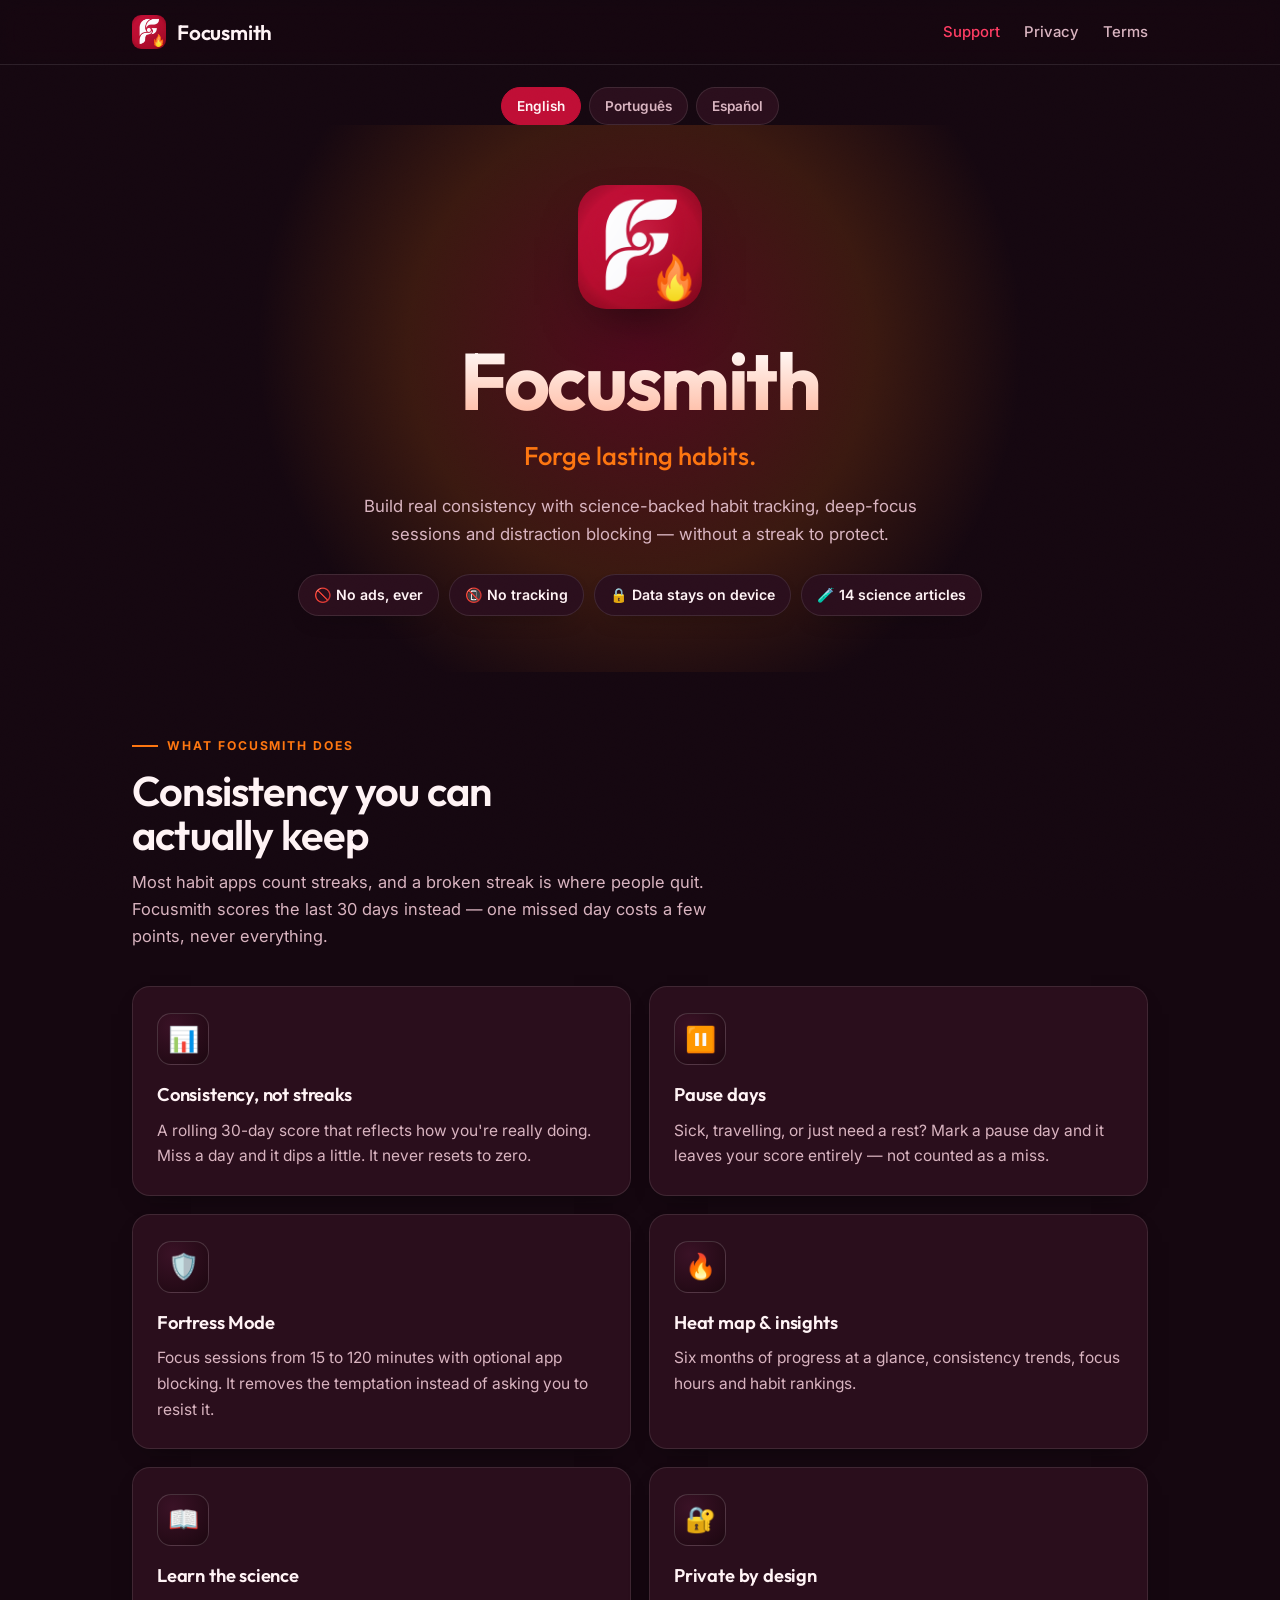
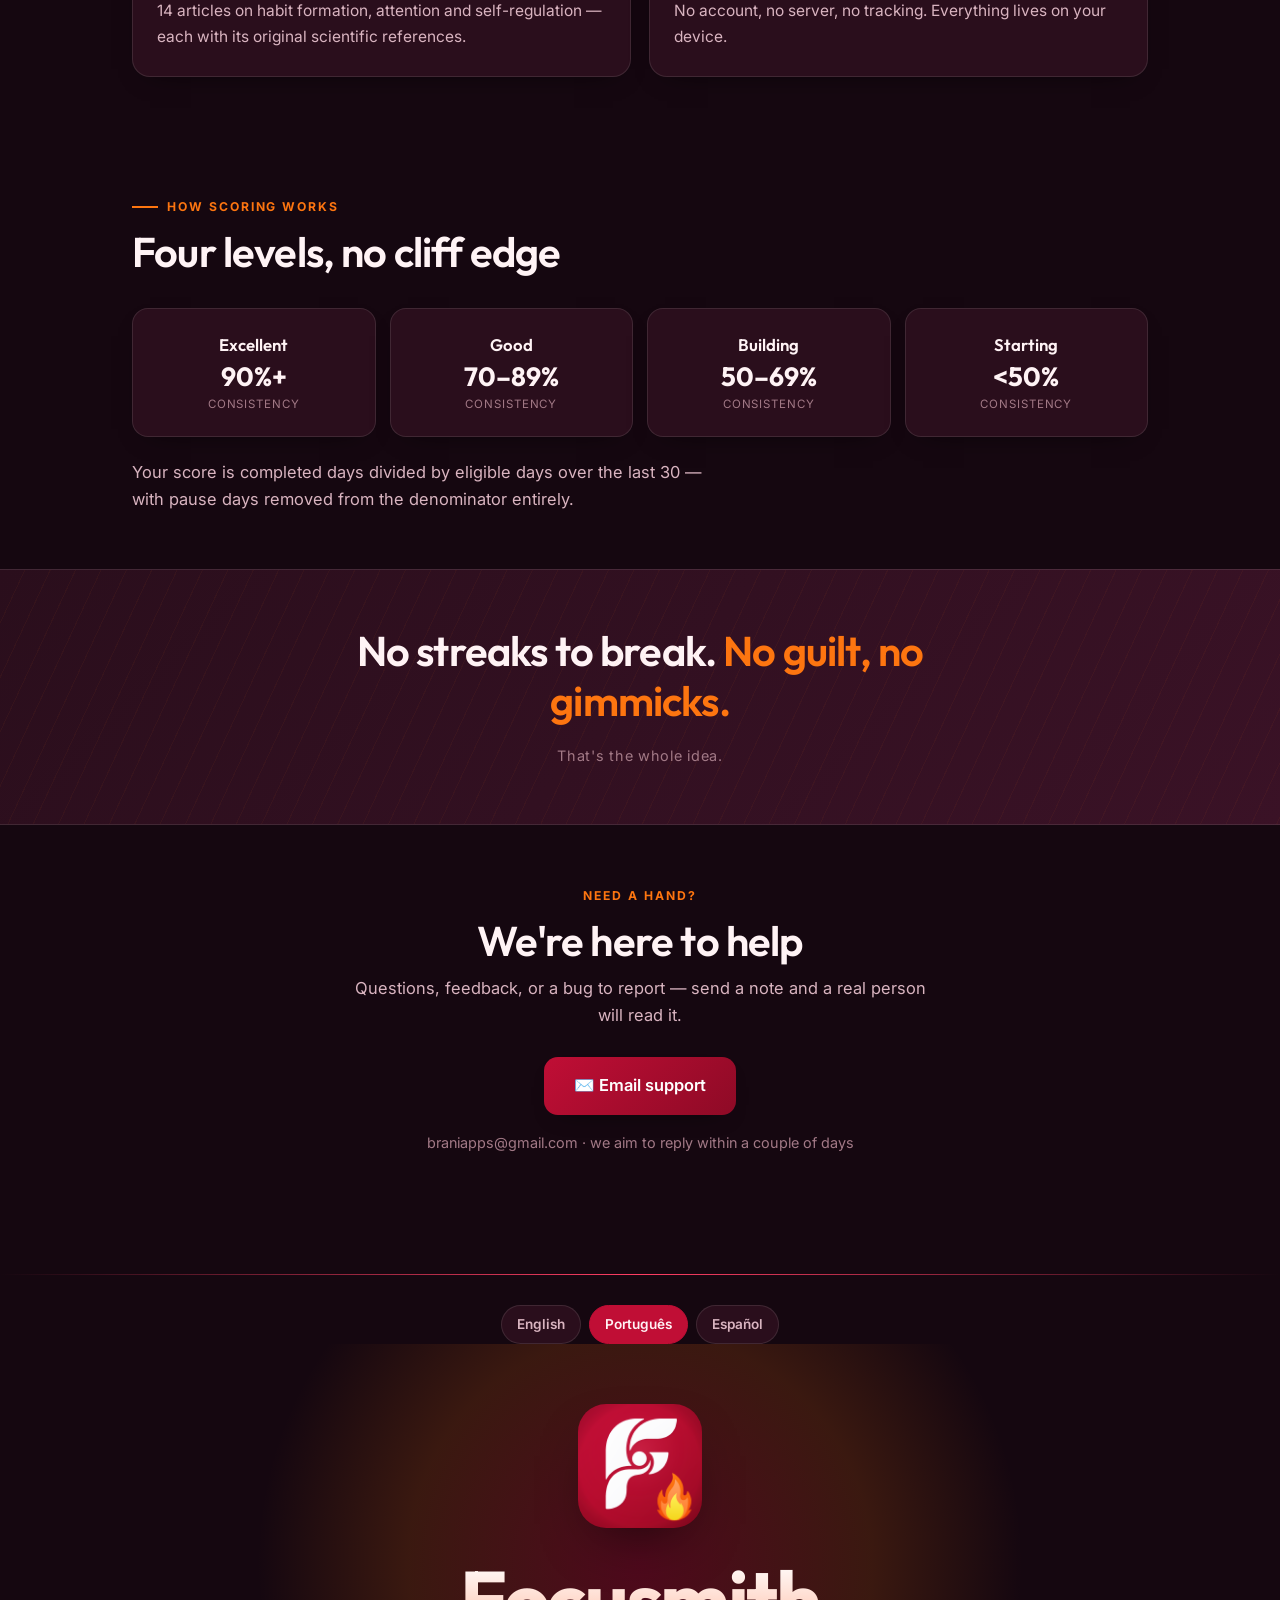
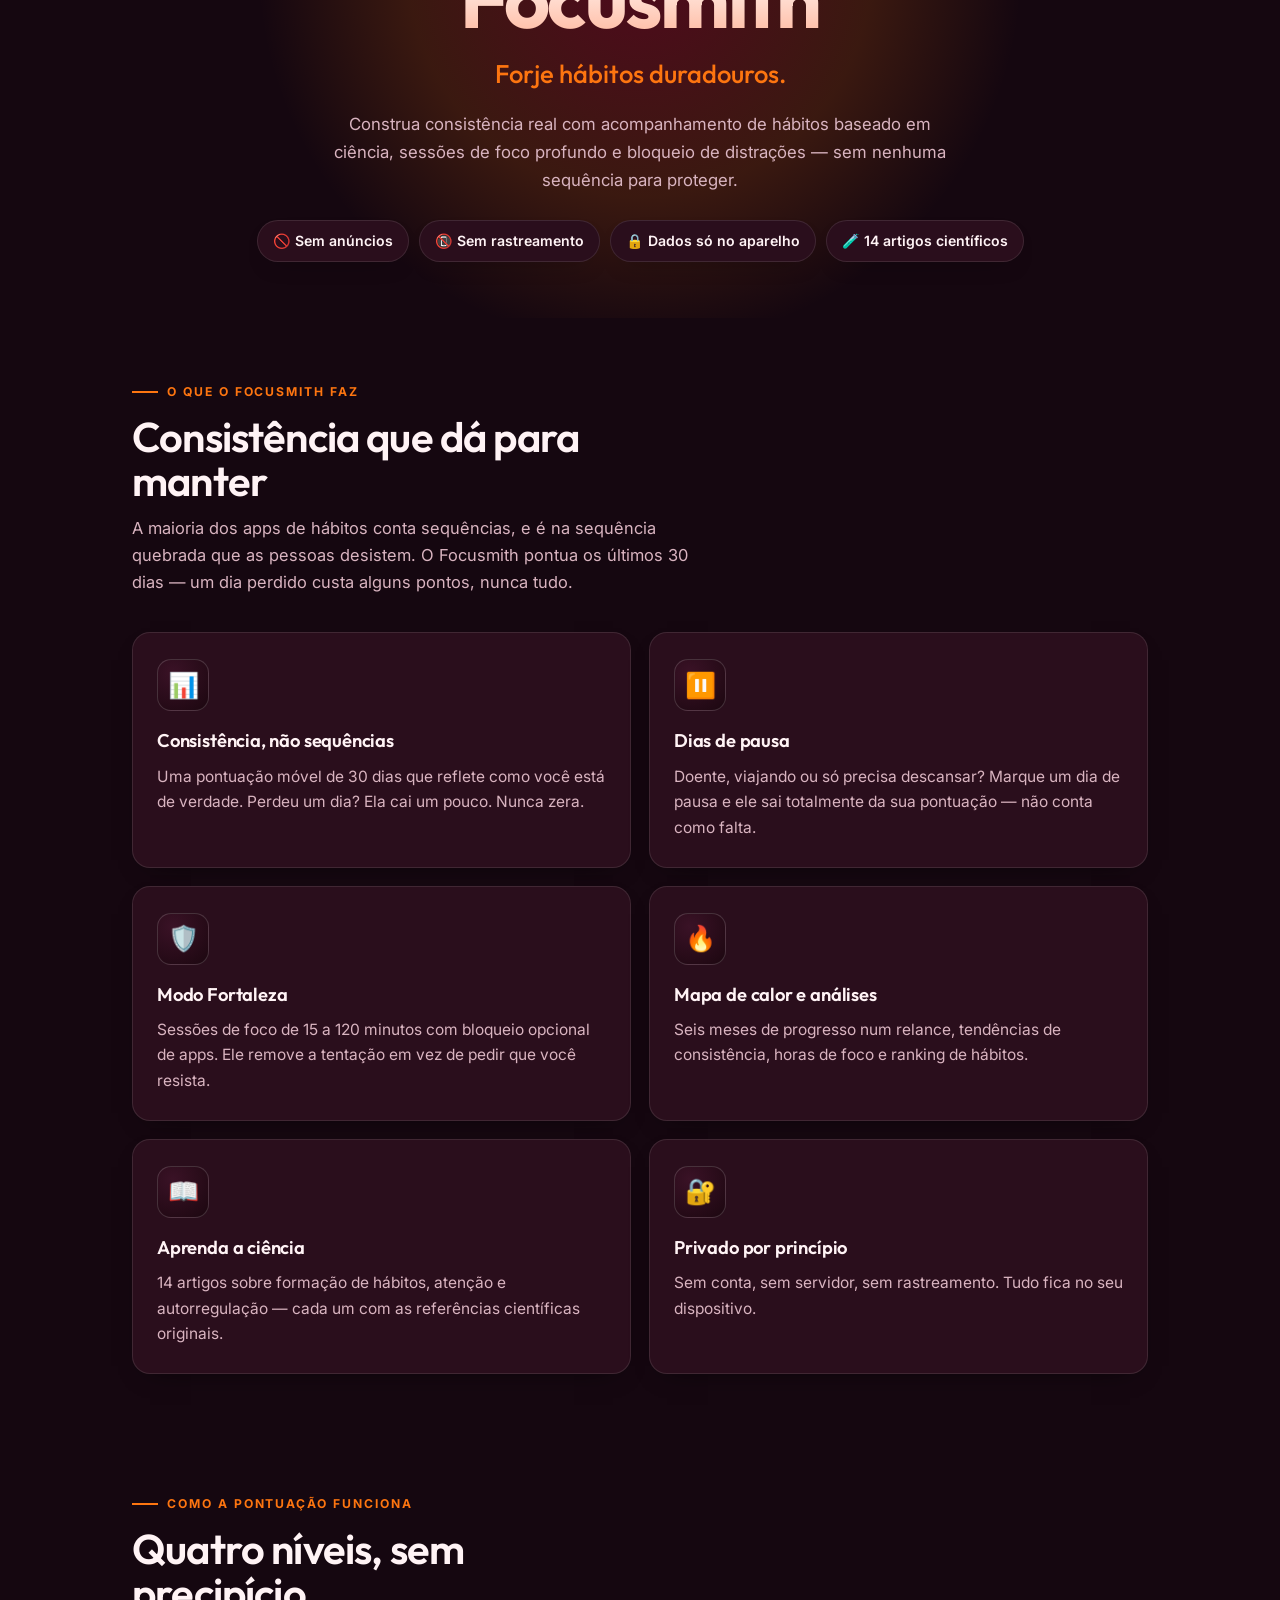
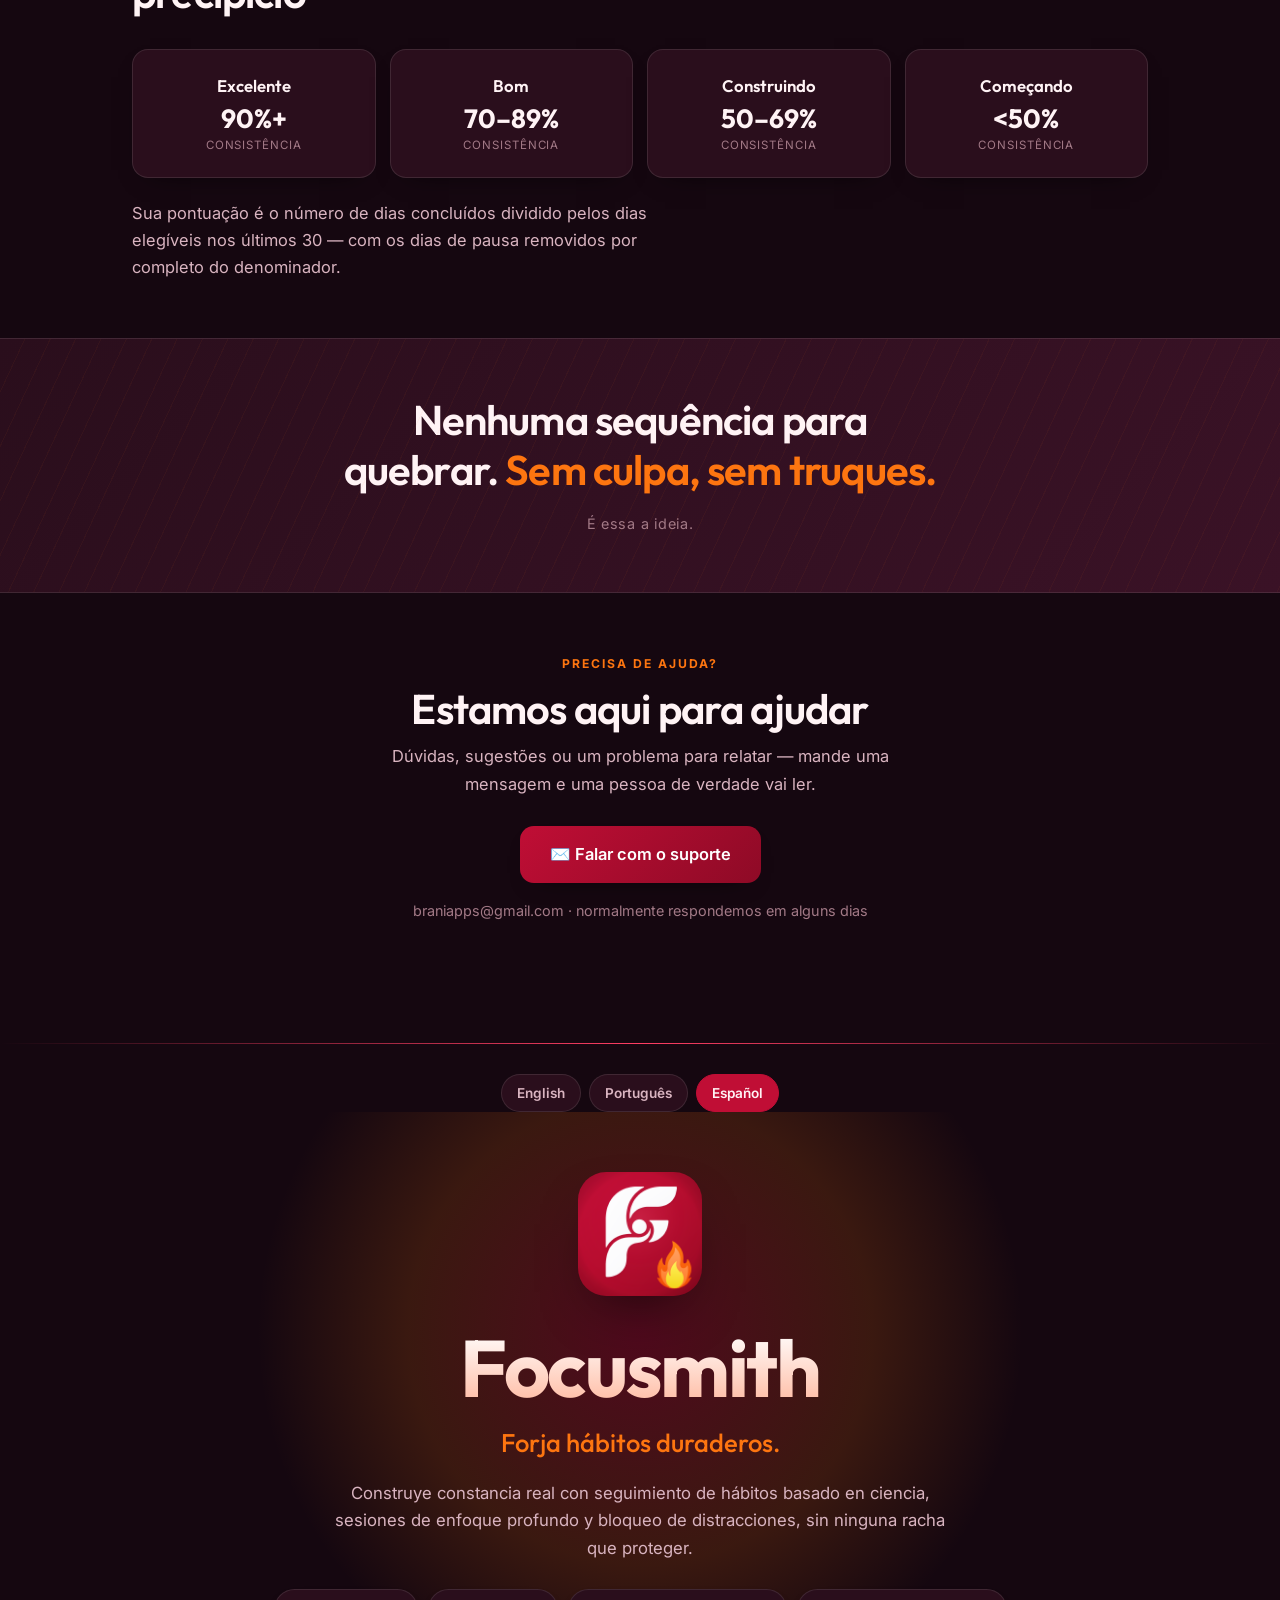
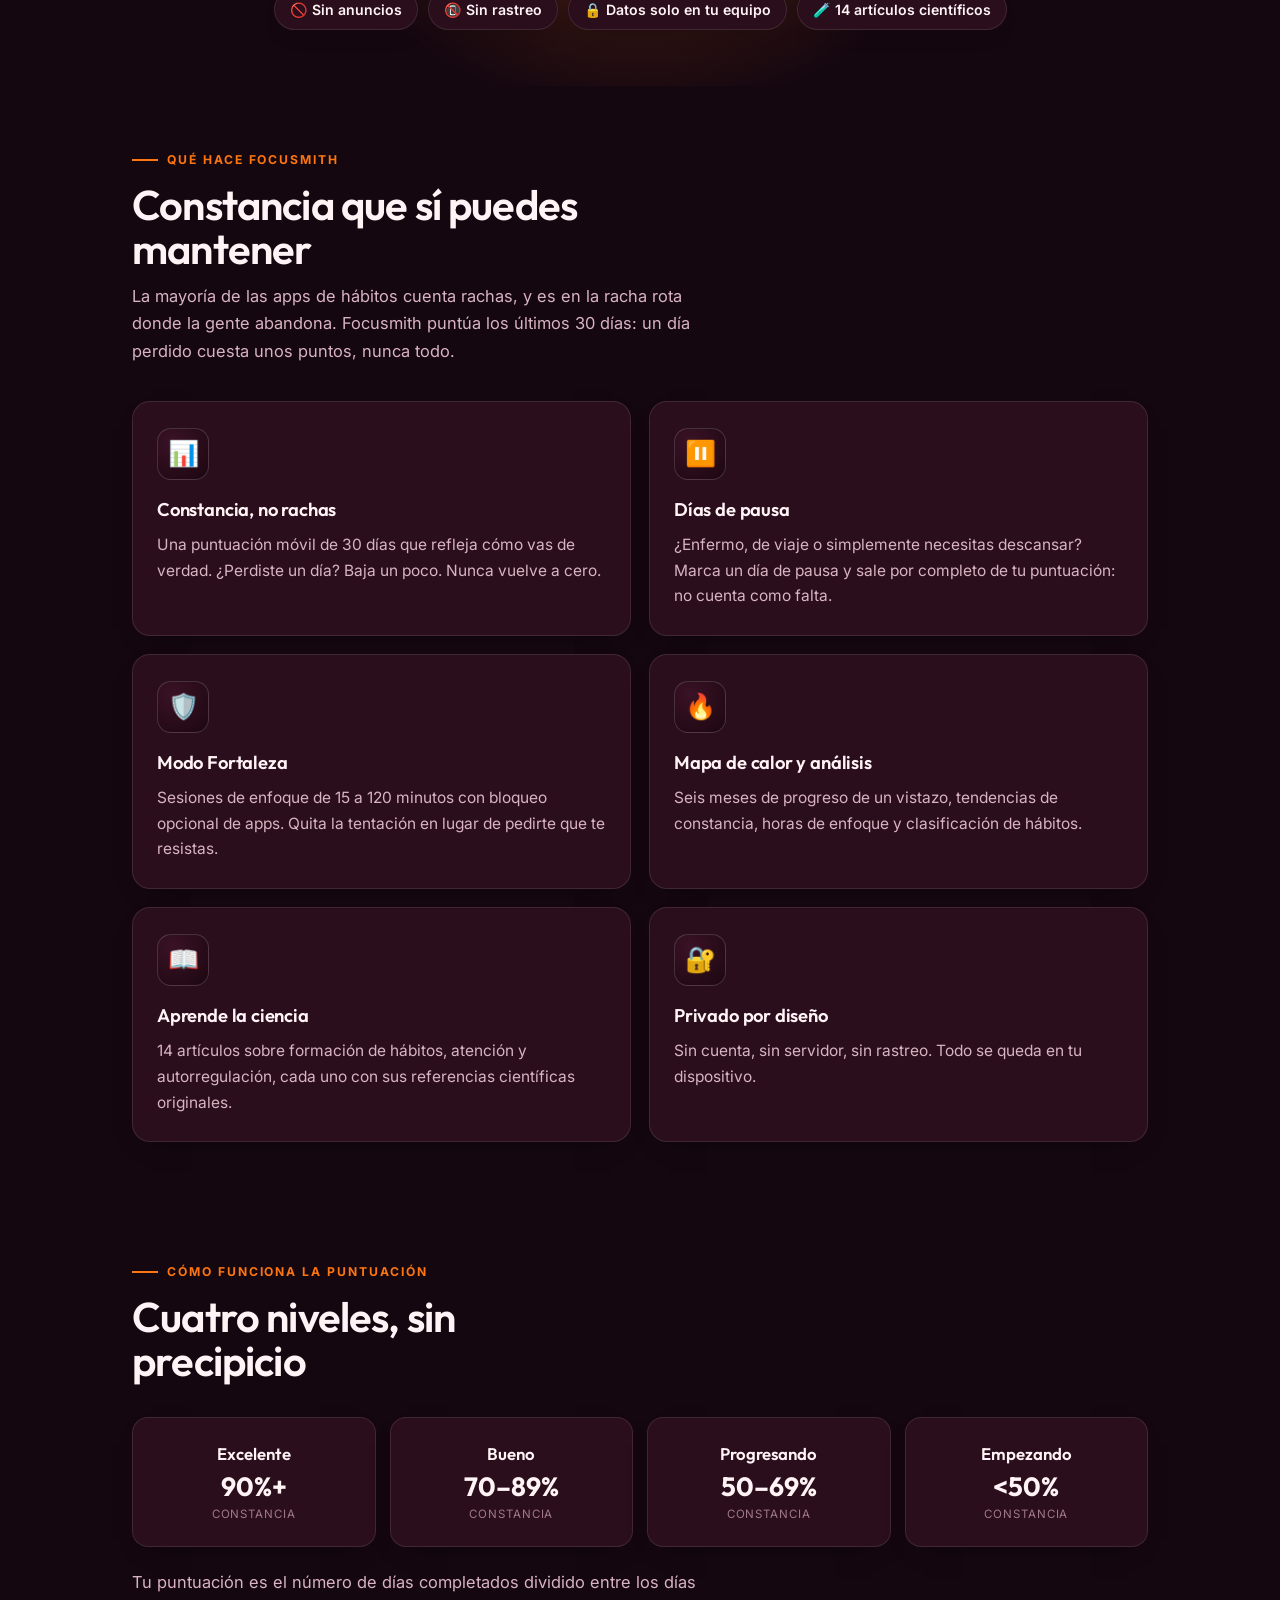
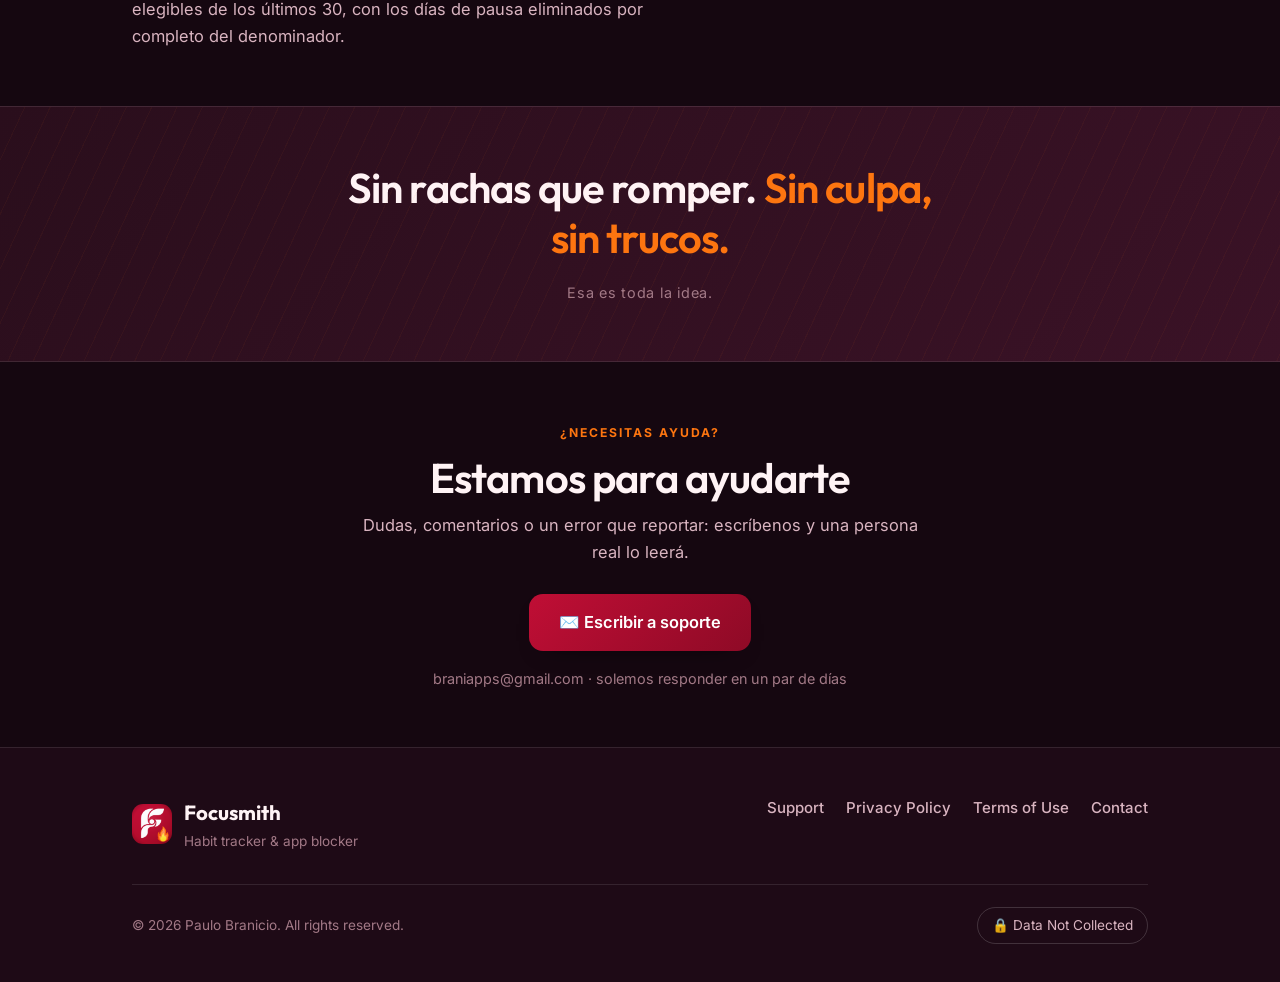
==== index.html @ cca0951d "Add Portuguese and Spanish, and rebuild the pages Focusmith 1.2.0 ships in English, Brazilian Portug" ====
<!DOCTYPE html>
<html lang="en">
<head>
<meta charset="UTF-8">
<meta name="viewport" content="width=device-width, initial-scale=1.0">
<title>Focusmith — Habit Tracker &amp; App Blocker | Support</title>
<meta name="description" content="Focusmith support. Build lasting habits with rolling 30-day consistency scores, Fortress Mode focus sessions and app blocking. No ads, no tracking, data stays on device.">
<link rel="icon" href="app-icon.png">
<link rel="preconnect" href="https://fonts.googleapis.com">
<link rel="preconnect" href="https://fonts.gstatic.com" crossorigin>
<link href="https://fonts.googleapis.com/css2?family=Outfit:wght@400;500;600;700&family=Inter:wght@400;500;600&display=swap" rel="stylesheet">
<style>
  :root{
    /* Sampled from the app icon: crimson field, white mark, flame.
       A forge palette for an app whose name ends in -smith. */
    --night:#150710;
    --night-2:#1E0A16;
    --card:#2A0E1C;
    --card-2:#3A1226;
    --ink:#FFF3F5;
    --ink-soft:#D9B4C0;
    --ink-dim:#A27986;
    --crimson:#C00E35;        /* icon background */
    --crimson-lift:#FF3D63;   /* crimson legible as text on the dark ground */
    --flame:#FD7510;          /* icon flame, outer */
    --flame-lit:#FBE844;      /* icon flame, core */
    --green:#4CAF50;
    --hair:rgba(255,255,255,.10);
    --hair-2:rgba(255,255,255,.16);
    --shadow:0 24px 60px -28px rgba(0,0,0,.85);
    --shadow-sm:0 10px 26px -18px rgba(0,0,0,.9);
    --display:"Outfit",-apple-system,BlinkMacSystemFont,"Segoe UI",sans-serif;
    --sans:"Inter",-apple-system,BlinkMacSystemFont,"Segoe UI",sans-serif;
  }
  *{margin:0;padding:0;box-sizing:border-box}
  html{scroll-behavior:smooth}
  body{
    font-family:var(--sans);color:var(--ink);background:var(--night);
    line-height:1.65;-webkit-font-smoothing:antialiased;overflow-x:hidden;
  }
  /* Fine noise so the large flat fields don't band on wide displays. */
  body::before{
    content:"";position:fixed;inset:0;z-index:9999;pointer-events:none;
    opacity:.035;mix-blend-mode:overlay;
    background-image:url("data:image/svg+xml,%3Csvg xmlns='http://www.w3.org/2000/svg' width='140' height='140'%3E%3Cfilter id='n'%3E%3CfeTurbulence type='fractalNoise' baseFrequency='0.85' numOctaves='3' stitchTiles='stitch'/%3E%3C/filter%3E%3Crect width='100%25' height='100%25' filter='url(%23n)'/%3E%3C/svg%3E");
  }
  a{color:inherit}
  ::selection{background:var(--crimson-lift);color:#FFF3F5}

  .wrap{max-width:1060px;margin:0 auto;padding:0 22px}
  .wrap-narrow{max-width:820px;margin:0 auto;padding:0 22px}

  /* ---------- Header ---------- */
  header{
    position:sticky;top:0;z-index:50;
    background:rgba(21,7,16,.80);
    backdrop-filter:saturate(160%) blur(12px);
    -webkit-backdrop-filter:saturate(160%) blur(12px);
    border-bottom:1px solid var(--hair);
  }
  .nav{max-width:1060px;margin:0 auto;padding:0 22px;
    display:flex;align-items:center;justify-content:space-between;height:64px}
  .brand{display:flex;align-items:center;gap:11px;text-decoration:none;color:var(--ink);font-weight:600}
  .brand img{width:34px;height:34px;border-radius:9px;box-shadow:var(--shadow-sm)}
  .brand b{font-family:var(--display);font-size:1.3rem;font-weight:600;letter-spacing:-.01em}
  .nav-links{display:flex;gap:24px;font-size:.93rem;font-weight:500}
  .nav-links a{text-decoration:none;color:var(--ink-soft);transition:color .2s}
  .nav-links a:hover,.nav-links a.active{color:var(--crimson-lift)}
  @media(max-width:680px){.nav-links{display:none}}

  /* ---------- Language switcher ---------- */
  .langbar{
    display:flex;flex-wrap:wrap;gap:8px;justify-content:center;
    margin:0 auto;padding:22px 22px 0;max-width:1060px;
  }
  .langbar a{
    display:inline-flex;align-items:center;gap:7px;text-decoration:none;
    font-size:.85rem;font-weight:600;color:var(--ink-soft);
    background:var(--card);border:1px solid var(--hair);
    padding:7px 15px;border-radius:999px;transition:all .2s;
  }
  .langbar a:hover{color:var(--ink);border-color:var(--crimson-lift);transform:translateY(-1px)}
  .langbar a.current{color:#FFF3F5;background:var(--crimson);border-color:var(--crimson)}

  /* ---------- Hero ---------- */
  .hero{position:relative;text-align:center;padding:60px 0 56px;overflow:hidden}
  .hero::before{
    content:"";position:absolute;top:-190px;left:50%;transform:translateX(-50%);
    width:820px;height:820px;border-radius:50%;
    background:radial-gradient(circle,rgba(192,14,53,.34),rgba(253,117,16,.16) 40%,transparent 66%);
    z-index:0;
  }
  .hero > *{position:relative;z-index:1}
  .hero-icon{
    width:124px;height:124px;border-radius:28px;box-shadow:var(--shadow);
    margin-bottom:24px;animation:pop .7s cubic-bezier(.2,.8,.25,1) both;
  }
  .hero h1{
    font-family:var(--display);font-weight:700;letter-spacing:-.03em;line-height:1;
    font-size:clamp(2.9rem,8.5vw,5rem);
    background:linear-gradient(180deg,#FFFFFF 0%,#FFB9A0 100%);
    -webkit-background-clip:text;background-clip:text;color:transparent;
    animation:rise .7s ease .05s both;
  }
  .hero .lede{
    font-family:var(--display);font-weight:500;
    font-size:clamp(1.15rem,3vw,1.6rem);color:var(--flame);margin-top:14px;
    animation:rise .7s ease .12s both;
  }
  .hero .sub{
    max-width:620px;margin:16px auto 0;color:var(--ink-soft);font-size:1.05rem;
    animation:rise .7s ease .18s both;
  }
  .chips{display:flex;flex-wrap:wrap;gap:10px;justify-content:center;margin-top:26px;
    animation:rise .7s ease .24s both}
  .chip{
    display:inline-flex;align-items:center;gap:7px;
    background:var(--card);border:1px solid var(--hair);
    padding:8px 15px;border-radius:999px;font-size:.88rem;font-weight:600;color:var(--ink);
    box-shadow:var(--shadow-sm);
  }

  /* ---------- Sections ---------- */
  section{padding:56px 0}
  .eyebrow{
    display:inline-flex;align-items:center;gap:9px;
    font-size:.76rem;font-weight:700;letter-spacing:.16em;text-transform:uppercase;
    color:var(--flame);margin-bottom:13px;
  }
  .eyebrow::before{content:"";width:26px;height:2px;background:var(--flame);display:inline-block}
  .sec-title{font-family:var(--display);font-weight:600;letter-spacing:-.02em;line-height:1.06;
    font-size:clamp(1.8rem,4.2vw,2.6rem);color:var(--ink);max-width:18ch}
  .sec-intro{color:var(--ink-soft);max-width:58ch;margin-top:12px;font-size:1.03rem}

  /* ---------- Feature grid ---------- */
  .grid{display:grid;grid-template-columns:repeat(2,1fr);gap:18px;margin-top:36px}
  @media(max-width:720px){.grid{grid-template-columns:1fr}}
  .feature{
    background:var(--card);border:1px solid var(--hair);border-radius:18px;
    padding:26px 24px;box-shadow:var(--shadow-sm);
    transition:transform .25s cubic-bezier(.2,.8,.25,1),box-shadow .25s,border-color .25s;
  }
  .feature:hover{transform:translateY(-4px);box-shadow:var(--shadow);border-color:rgba(255,61,99,.50)}
  .feature.wide{grid-column:1/-1}
  .badge{
    width:52px;height:52px;border-radius:14px;display:grid;place-items:center;font-size:25px;
    background:radial-gradient(circle at 30% 25%,var(--card-2),#1C0710);
    border:1px solid var(--hair-2);margin-bottom:15px;
  }
  .feature h3{font-family:var(--display);font-size:1.15rem;font-weight:600;
    letter-spacing:-.01em;margin-bottom:7px;color:var(--ink)}
  .feature p{color:var(--ink-soft);font-size:.97rem}

  /* ---------- Level scale ---------- */
  .levels{display:grid;grid-template-columns:repeat(4,1fr);gap:14px;margin-top:34px}
  @media(max-width:720px){.levels{grid-template-columns:repeat(2,1fr)}}
  .lvl{
    text-align:center;background:var(--card);border:1px solid var(--hair);border-radius:16px;
    padding:22px 10px;box-shadow:var(--shadow-sm);
  }
  .lvl .nm{font-family:var(--display);font-weight:600;font-size:1.05rem}
  .lvl .rg{font-family:var(--display);font-weight:700;font-size:1.65rem;margin-top:6px;line-height:1}
  .lvl .un{font-size:.72rem;letter-spacing:.08em;text-transform:uppercase;color:var(--ink-dim);margin-top:4px}

  /* ---------- Identity band ---------- */
  .band{
    background:linear-gradient(135deg,var(--card) 0%,var(--card-2) 100%);
    text-align:center;position:relative;overflow:hidden;
    border-top:1px solid var(--hair);border-bottom:1px solid var(--hair);
  }
  .band::after{
    content:"";position:absolute;inset:0;opacity:.10;
    background:repeating-linear-gradient(115deg,transparent 0 22px,rgba(253,117,16,.45) 22px 23px);
  }
  .band .q{position:relative;font-family:var(--display);font-weight:600;letter-spacing:-.02em;
    font-size:clamp(1.6rem,4.2vw,2.6rem);line-height:1.2;max-width:22ch;margin:0 auto;color:var(--ink)}
  .band .q em{font-style:normal;color:var(--flame)}
  .band small{position:relative;display:block;margin-top:18px;color:var(--ink-dim);
    font-size:.9rem;letter-spacing:.05em}

  /* ---------- Support CTA ---------- */
  .support{text-align:center}
  .support .sec-title,.support .sec-intro{margin-left:auto;margin-right:auto}
  .support .sec-intro{margin-bottom:28px}
  .support .eyebrow{justify-content:center}
  .support .eyebrow::before{display:none}
  .cta{
    display:inline-flex;align-items:center;gap:10px;
    background:linear-gradient(135deg,var(--crimson) 0%,#8E0A26 100%);
    color:#fff;text-decoration:none;font-weight:600;font-size:1.03rem;
    padding:15px 30px;border-radius:14px;box-shadow:var(--shadow-sm);
    transition:transform .2s,box-shadow .2s,filter .2s;
  }
  .cta:hover{transform:translateY(-3px);box-shadow:var(--shadow);filter:saturate(1.15)}
  .support .respond{margin-top:16px;font-size:.9rem;color:var(--ink-dim)}

  /* ---------- Document pages ---------- */
  .doc-hero{text-align:center;padding:52px 0 4px;position:relative}
  .doc-hero h1{font-family:var(--display);font-weight:700;letter-spacing:-.025em;line-height:1.04;
    font-size:clamp(2.2rem,5.6vw,3.2rem);color:var(--ink)}
  .doc-hero .app{color:var(--ink-soft);margin-top:12px;font-size:1.02rem}
  .doc-hero .date{display:inline-block;margin-top:18px;font-size:.78rem;font-weight:600;
    letter-spacing:.05em;color:var(--flame);background:var(--card);
    border:1px solid var(--hair);padding:6px 15px;border-radius:999px}
  .doc{
    background:var(--card);border:1px solid var(--hair);border-radius:20px;
    box-shadow:var(--shadow-sm);padding:clamp(26px,5vw,46px);margin:32px 0 24px;
  }
  .doc h2{font-family:var(--display);font-weight:600;letter-spacing:-.01em;font-size:1.32rem;
    color:var(--flame);margin:30px 0 12px}
  .doc h2:first-child{margin-top:2px}
  .doc h3{font-family:var(--display);font-size:1rem;font-weight:600;color:var(--ink);margin:18px 0 8px}
  .doc p{color:var(--ink-soft);margin-bottom:14px}
  .doc ul{margin:0 0 16px 22px}
  .doc li{color:var(--ink-soft);margin-bottom:8px}
  .doc strong{color:var(--ink)}
  .doc a{color:var(--crimson-lift);text-decoration:underline;text-underline-offset:2px;
    text-decoration-color:rgba(255,61,99,.50)}
  .doc a:hover{text-decoration-color:var(--crimson-lift)}
  .callout{
    border-radius:14px;padding:20px 22px;margin:22px 0;
    border-left:4px solid var(--green);background:rgba(76,175,80,.10);
  }
  .callout p{margin-bottom:0;color:var(--ink)}
  .lang-divider{
    border:none;height:1px;
    background:linear-gradient(90deg,transparent,var(--crimson-lift),transparent);
    margin:64px 0 8px;
  }

  /* ---------- Footer ---------- */
  footer{background:var(--night-2);border-top:1px solid var(--hair);padding:48px 0 38px}
  .foot-top{display:flex;flex-wrap:wrap;gap:26px;justify-content:space-between;align-items:flex-start}
  .foot-brand{display:flex;align-items:center;gap:12px}
  .foot-brand img{width:40px;height:40px;border-radius:11px}
  .foot-brand b{font-family:var(--display);font-size:1.28rem}
  .foot-brand span{display:block;font-size:.85rem;color:var(--ink-dim)}
  .foot-links{display:flex;flex-wrap:wrap;gap:22px;font-size:.94rem;font-weight:500}
  .foot-links a{color:var(--ink-soft);text-decoration:none;transition:color .2s}
  .foot-links a:hover{color:var(--crimson-lift)}
  .foot-bottom{
    margin-top:32px;padding-top:22px;border-top:1px solid var(--hair);
    display:flex;flex-wrap:wrap;gap:14px;justify-content:space-between;align-items:center;
    font-size:.85rem;color:var(--ink-dim);
  }
  .privacy-badge{display:inline-flex;align-items:center;gap:8px;
    border:1px solid var(--hair-2);border-radius:999px;padding:6px 14px;color:var(--ink-soft)}

  @keyframes rise{from{opacity:0;transform:translateY(18px)}to{opacity:1;transform:none}}
  @keyframes pop{from{opacity:0;transform:scale(.82)}to{opacity:1;transform:none}}
  @media(prefers-reduced-motion:reduce){
    *{animation:none!important;transition:none!important}
    html{scroll-behavior:auto}
  }
</style>
</head>
<body>

<header>
  <div class="nav">
    <a class="brand" href="index.html"><img src="app-icon.png" alt="Focusmith icon"><b>Focusmith</b></a>
    <nav class="nav-links">
      <a href="index.html" class="active">Support</a>
      <a href="privacy.html">Privacy</a>
      <a href="terms.html">Terms</a>
    </nav>
  </div>
</header>

<main>
<div class="langbar">
  <a href="#top" class="current">English</a>
  <a href="#portugues">Português</a>
  <a href="#espanol">Español</a>
</div>

<section class="hero" id="top">
  <div class="wrap">
    <img src="app-icon.png" alt="Focusmith" class="hero-icon">
    <h1>Focusmith</h1>
    <p class="lede">Forge lasting habits.</p>
    <p class="sub">Build real consistency with science-backed habit tracking, deep-focus sessions and distraction blocking — without a streak to protect.</p>
    <div class="chips">
        <span class="chip">🚫 No ads, ever</span>
        <span class="chip">📵 No tracking</span>
        <span class="chip">🔒 Data stays on device</span>
        <span class="chip">🧪 14 science articles</span>
    </div>
  </div>
</section>

<section>
  <div class="wrap">
    <span class="eyebrow">What Focusmith does</span>
    <h2 class="sec-title">Consistency you can actually keep</h2>
    <p class="sec-intro">Most habit apps count streaks, and a broken streak is where people quit. Focusmith scores the last 30 days instead — one missed day costs a few points, never everything.</p>
    <div class="grid">
        <article class="feature">
          <div class="badge">📊</div>
          <h3>Consistency, not streaks</h3>
          <p>A rolling 30-day score that reflects how you're really doing. Miss a day and it dips a little. It never resets to zero.</p>
        </article>

        <article class="feature">
          <div class="badge">⏸️</div>
          <h3>Pause days</h3>
          <p>Sick, travelling, or just need a rest? Mark a pause day and it leaves your score entirely — not counted as a miss.</p>
        </article>

        <article class="feature">
          <div class="badge">🛡️</div>
          <h3>Fortress Mode</h3>
          <p>Focus sessions from 15 to 120 minutes with optional app blocking. It removes the temptation instead of asking you to resist it.</p>
        </article>

        <article class="feature">
          <div class="badge">🔥</div>
          <h3>Heat map & insights</h3>
          <p>Six months of progress at a glance, consistency trends, focus hours and habit rankings.</p>
        </article>

        <article class="feature">
          <div class="badge">📖</div>
          <h3>Learn the science</h3>
          <p>14 articles on habit formation, attention and self-regulation — each with its original scientific references.</p>
        </article>

        <article class="feature">
          <div class="badge">🔐</div>
          <h3>Private by design</h3>
          <p>No account, no server, no tracking. Everything lives on your device.</p>
        </article>
    </div>
  </div>
</section>

<section>
  <div class="wrap">
    <span class="eyebrow">How scoring works</span>
    <h2 class="sec-title">Four levels, no cliff edge</h2>
    <div class="levels">
        <div class="lvl"><div class="nm">Excellent</div><div class="rg">90%+</div><div class="un">consistency</div></div>
        <div class="lvl"><div class="nm">Good</div><div class="rg">70–89%</div><div class="un">consistency</div></div>
        <div class="lvl"><div class="nm">Building</div><div class="rg">50–69%</div><div class="un">consistency</div></div>
        <div class="lvl"><div class="nm">Starting</div><div class="rg">&lt;50%</div><div class="un">consistency</div></div>
    </div>
    <p class="sec-intro" style="margin-top:22px">Your score is completed days divided by eligible days over the last 30 — with pause days removed from the denominator entirely.</p>
  </div>
</section>

<section class="band">
  <div class="wrap">
    <p class="q">No streaks to break. <em>No guilt, no gimmicks.</em></p>
    <small>That's the whole idea.</small>
  </div>
</section>

<section class="support">
  <div class="wrap">
    <span class="eyebrow">Need a hand?</span>
    <h2 class="sec-title">We're here to help</h2>
    <p class="sec-intro">Questions, feedback, or a bug to report — send a note and a real person will read it.</p>
    <a class="cta" href="mailto:braniapps@gmail.com">✉️ Email support</a>
    <p class="respond">braniapps@gmail.com · we aim to reply within a couple of days</p>
  </div>
</section>

<hr class="lang-divider" id="portugues">
<div class="langbar">
  <a href="#top">English</a>
  <a href="#portugues" class="current">Português</a>
  <a href="#espanol">Español</a>
</div>

<section class="hero">
  <div class="wrap">
    <img src="app-icon.png" alt="Focusmith" class="hero-icon">
    <h1>Focusmith</h1>
    <p class="lede">Forje hábitos duradouros.</p>
    <p class="sub">Construa consistência real com acompanhamento de hábitos baseado em ciência, sessões de foco profundo e bloqueio de distrações — sem nenhuma sequência para proteger.</p>
    <div class="chips">
        <span class="chip">🚫 Sem anúncios</span>
        <span class="chip">📵 Sem rastreamento</span>
        <span class="chip">🔒 Dados só no aparelho</span>
        <span class="chip">🧪 14 artigos científicos</span>
    </div>
  </div>
</section>

<section>
  <div class="wrap">
    <span class="eyebrow">O que o Focusmith faz</span>
    <h2 class="sec-title">Consistência que dá para manter</h2>
    <p class="sec-intro">A maioria dos apps de hábitos conta sequências, e é na sequência quebrada que as pessoas desistem. O Focusmith pontua os últimos 30 dias — um dia perdido custa alguns pontos, nunca tudo.</p>
    <div class="grid">
        <article class="feature">
          <div class="badge">📊</div>
          <h3>Consistência, não sequências</h3>
          <p>Uma pontuação móvel de 30 dias que reflete como você está de verdade. Perdeu um dia? Ela cai um pouco. Nunca zera.</p>
        </article>

        <article class="feature">
          <div class="badge">⏸️</div>
          <h3>Dias de pausa</h3>
          <p>Doente, viajando ou só precisa descansar? Marque um dia de pausa e ele sai totalmente da sua pontuação — não conta como falta.</p>
        </article>

        <article class="feature">
          <div class="badge">🛡️</div>
          <h3>Modo Fortaleza</h3>
          <p>Sessões de foco de 15 a 120 minutos com bloqueio opcional de apps. Ele remove a tentação em vez de pedir que você resista.</p>
        </article>

        <article class="feature">
          <div class="badge">🔥</div>
          <h3>Mapa de calor e análises</h3>
          <p>Seis meses de progresso num relance, tendências de consistência, horas de foco e ranking de hábitos.</p>
        </article>

        <article class="feature">
          <div class="badge">📖</div>
          <h3>Aprenda a ciência</h3>
          <p>14 artigos sobre formação de hábitos, atenção e autorregulação — cada um com as referências científicas originais.</p>
        </article>

        <article class="feature">
          <div class="badge">🔐</div>
          <h3>Privado por princípio</h3>
          <p>Sem conta, sem servidor, sem rastreamento. Tudo fica no seu dispositivo.</p>
        </article>
    </div>
  </div>
</section>

<section>
  <div class="wrap">
    <span class="eyebrow">Como a pontuação funciona</span>
    <h2 class="sec-title">Quatro níveis, sem precipício</h2>
    <div class="levels">
        <div class="lvl"><div class="nm">Excelente</div><div class="rg">90%+</div><div class="un">consistência</div></div>
        <div class="lvl"><div class="nm">Bom</div><div class="rg">70–89%</div><div class="un">consistência</div></div>
        <div class="lvl"><div class="nm">Construindo</div><div class="rg">50–69%</div><div class="un">consistência</div></div>
        <div class="lvl"><div class="nm">Começando</div><div class="rg">&lt;50%</div><div class="un">consistência</div></div>
    </div>
    <p class="sec-intro" style="margin-top:22px">Sua pontuação é o número de dias concluídos dividido pelos dias elegíveis nos últimos 30 — com os dias de pausa removidos por completo do denominador.</p>
  </div>
</section>

<section class="band">
  <div class="wrap">
    <p class="q">Nenhuma sequência para quebrar. <em>Sem culpa, sem truques.</em></p>
    <small>É essa a ideia.</small>
  </div>
</section>

<section class="support">
  <div class="wrap">
    <span class="eyebrow">Precisa de ajuda?</span>
    <h2 class="sec-title">Estamos aqui para ajudar</h2>
    <p class="sec-intro">Dúvidas, sugestões ou um problema para relatar — mande uma mensagem e uma pessoa de verdade vai ler.</p>
    <a class="cta" href="mailto:braniapps@gmail.com">✉️ Falar com o suporte</a>
    <p class="respond">braniapps@gmail.com · normalmente respondemos em alguns dias</p>
  </div>
</section>

<hr class="lang-divider" id="espanol">
<div class="langbar">
  <a href="#top">English</a>
  <a href="#portugues">Português</a>
  <a href="#espanol" class="current">Español</a>
</div>

<section class="hero">
  <div class="wrap">
    <img src="app-icon.png" alt="Focusmith" class="hero-icon">
    <h1>Focusmith</h1>
    <p class="lede">Forja hábitos duraderos.</p>
    <p class="sub">Construye constancia real con seguimiento de hábitos basado en ciencia, sesiones de enfoque profundo y bloqueo de distracciones, sin ninguna racha que proteger.</p>
    <div class="chips">
        <span class="chip">🚫 Sin anuncios</span>
        <span class="chip">📵 Sin rastreo</span>
        <span class="chip">🔒 Datos solo en tu equipo</span>
        <span class="chip">🧪 14 artículos científicos</span>
    </div>
  </div>
</section>

<section>
  <div class="wrap">
    <span class="eyebrow">Qué hace Focusmith</span>
    <h2 class="sec-title">Constancia que sí puedes mantener</h2>
    <p class="sec-intro">La mayoría de las apps de hábitos cuenta rachas, y es en la racha rota donde la gente abandona. Focusmith puntúa los últimos 30 días: un día perdido cuesta unos puntos, nunca todo.</p>
    <div class="grid">
        <article class="feature">
          <div class="badge">📊</div>
          <h3>Constancia, no rachas</h3>
          <p>Una puntuación móvil de 30 días que refleja cómo vas de verdad. ¿Perdiste un día? Baja un poco. Nunca vuelve a cero.</p>
        </article>

        <article class="feature">
          <div class="badge">⏸️</div>
          <h3>Días de pausa</h3>
          <p>¿Enfermo, de viaje o simplemente necesitas descansar? Marca un día de pausa y sale por completo de tu puntuación: no cuenta como falta.</p>
        </article>

        <article class="feature">
          <div class="badge">🛡️</div>
          <h3>Modo Fortaleza</h3>
          <p>Sesiones de enfoque de 15 a 120 minutos con bloqueo opcional de apps. Quita la tentación en lugar de pedirte que te resistas.</p>
        </article>

        <article class="feature">
          <div class="badge">🔥</div>
          <h3>Mapa de calor y análisis</h3>
          <p>Seis meses de progreso de un vistazo, tendencias de constancia, horas de enfoque y clasificación de hábitos.</p>
        </article>

        <article class="feature">
          <div class="badge">📖</div>
          <h3>Aprende la ciencia</h3>
          <p>14 artículos sobre formación de hábitos, atención y autorregulación, cada uno con sus referencias científicas originales.</p>
        </article>

        <article class="feature">
          <div class="badge">🔐</div>
          <h3>Privado por diseño</h3>
          <p>Sin cuenta, sin servidor, sin rastreo. Todo se queda en tu dispositivo.</p>
        </article>
    </div>
  </div>
</section>

<section>
  <div class="wrap">
    <span class="eyebrow">Cómo funciona la puntuación</span>
    <h2 class="sec-title">Cuatro niveles, sin precipicio</h2>
    <div class="levels">
        <div class="lvl"><div class="nm">Excelente</div><div class="rg">90%+</div><div class="un">constancia</div></div>
        <div class="lvl"><div class="nm">Bueno</div><div class="rg">70–89%</div><div class="un">constancia</div></div>
        <div class="lvl"><div class="nm">Progresando</div><div class="rg">50–69%</div><div class="un">constancia</div></div>
        <div class="lvl"><div class="nm">Empezando</div><div class="rg">&lt;50%</div><div class="un">constancia</div></div>
    </div>
    <p class="sec-intro" style="margin-top:22px">Tu puntuación es el número de días completados dividido entre los días elegibles de los últimos 30, con los días de pausa eliminados por completo del denominador.</p>
  </div>
</section>

<section class="band">
  <div class="wrap">
    <p class="q">Sin rachas que romper. <em>Sin culpa, sin trucos.</em></p>
    <small>Esa es toda la idea.</small>
  </div>
</section>

<section class="support">
  <div class="wrap">
    <span class="eyebrow">¿Necesitas ayuda?</span>
    <h2 class="sec-title">Estamos para ayudarte</h2>
    <p class="sec-intro">Dudas, comentarios o un error que reportar: escríbenos y una persona real lo leerá.</p>
    <a class="cta" href="mailto:braniapps@gmail.com">✉️ Escribir a soporte</a>
    <p class="respond">braniapps@gmail.com · solemos responder en un par de días</p>
  </div>
</section>

</main>

<footer>
  <div class="wrap">
    <div class="foot-top">
      <div class="foot-brand">
        <img src="app-icon.png" alt="Focusmith icon">
        <div>
          <b>Focusmith</b>
          <span>Habit tracker &amp; app blocker</span>
        </div>
      </div>
      <nav class="foot-links">
        <a href="index.html">Support</a>
        <a href="privacy.html">Privacy Policy</a>
        <a href="terms.html">Terms of Use</a>
        <a href="mailto:braniapps@gmail.com">Contact</a>
      </nav>
    </div>
    <div class="foot-bottom">
      <span>&copy; 2026 Paulo Branicio. All rights reserved.</span>
      <span class="privacy-badge">&#128274; Data Not Collected</span>
    </div>
  </div>
</footer>

</body>
</html>
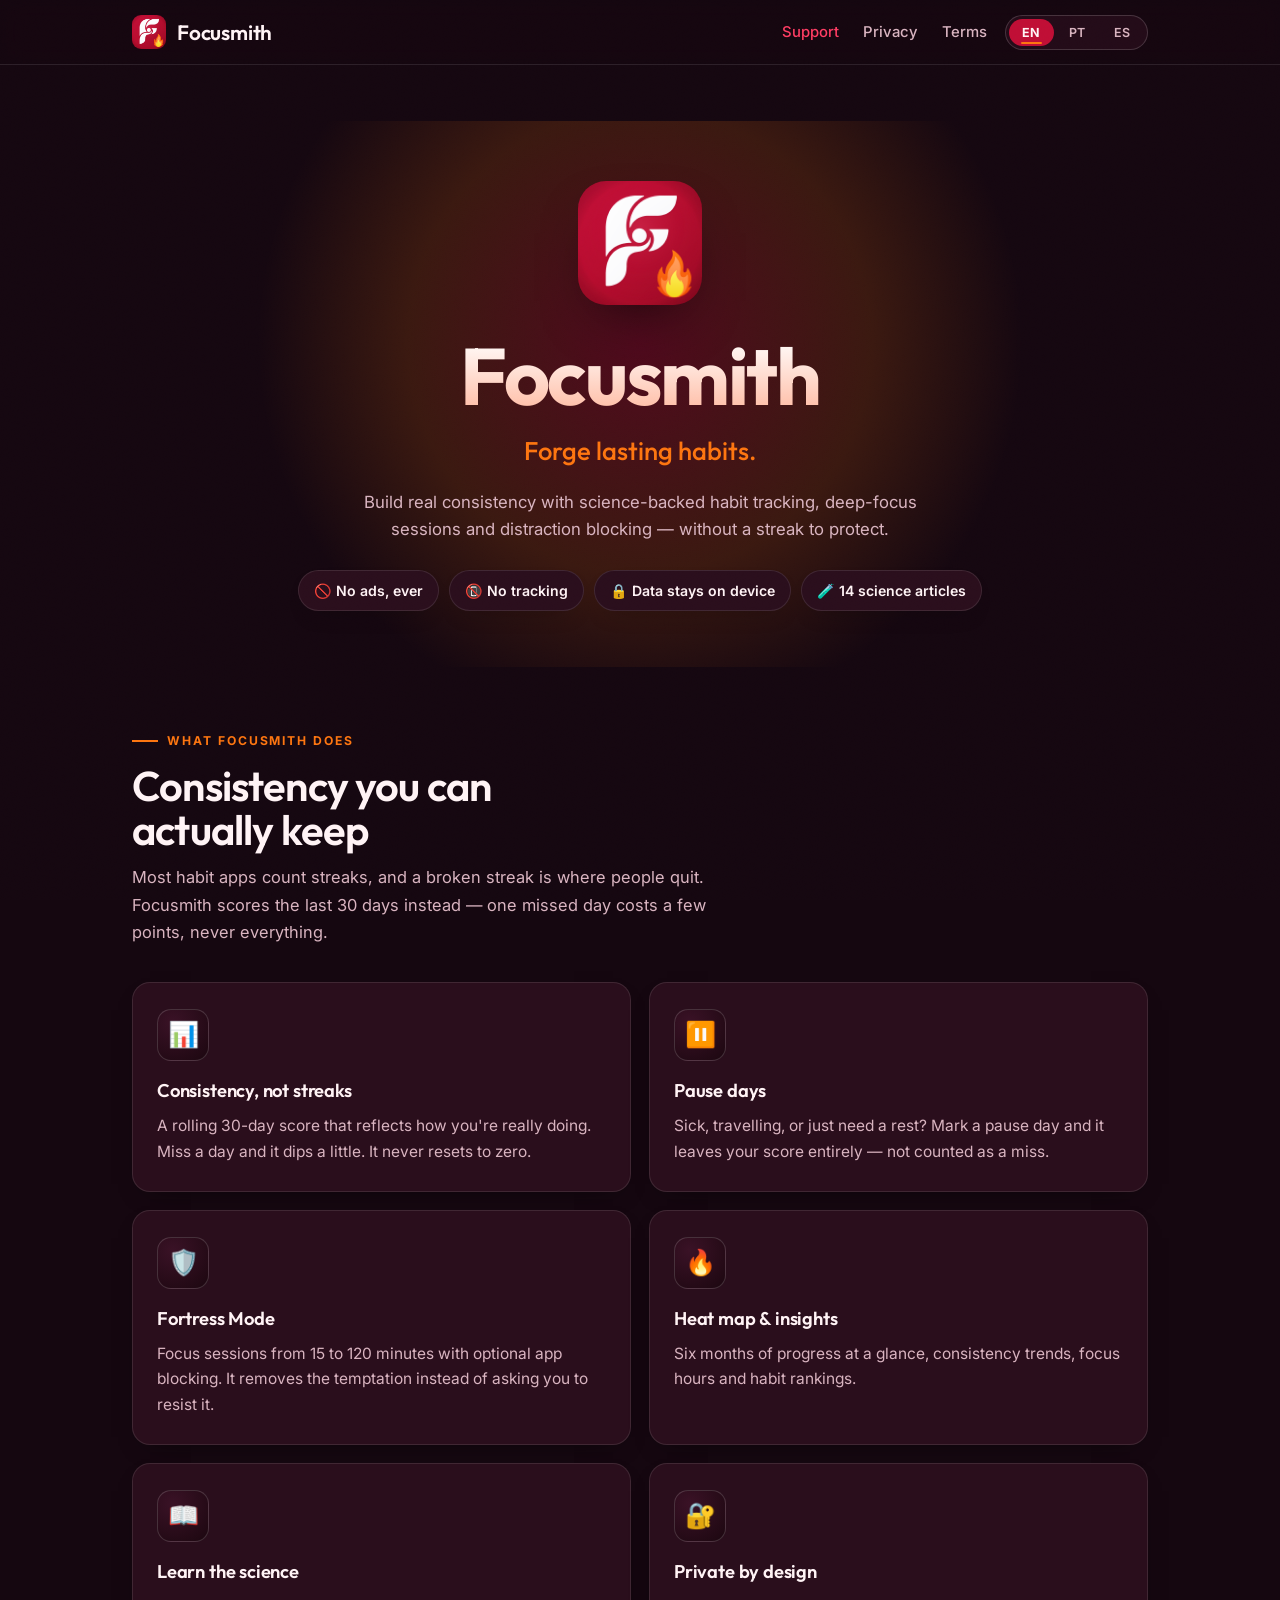
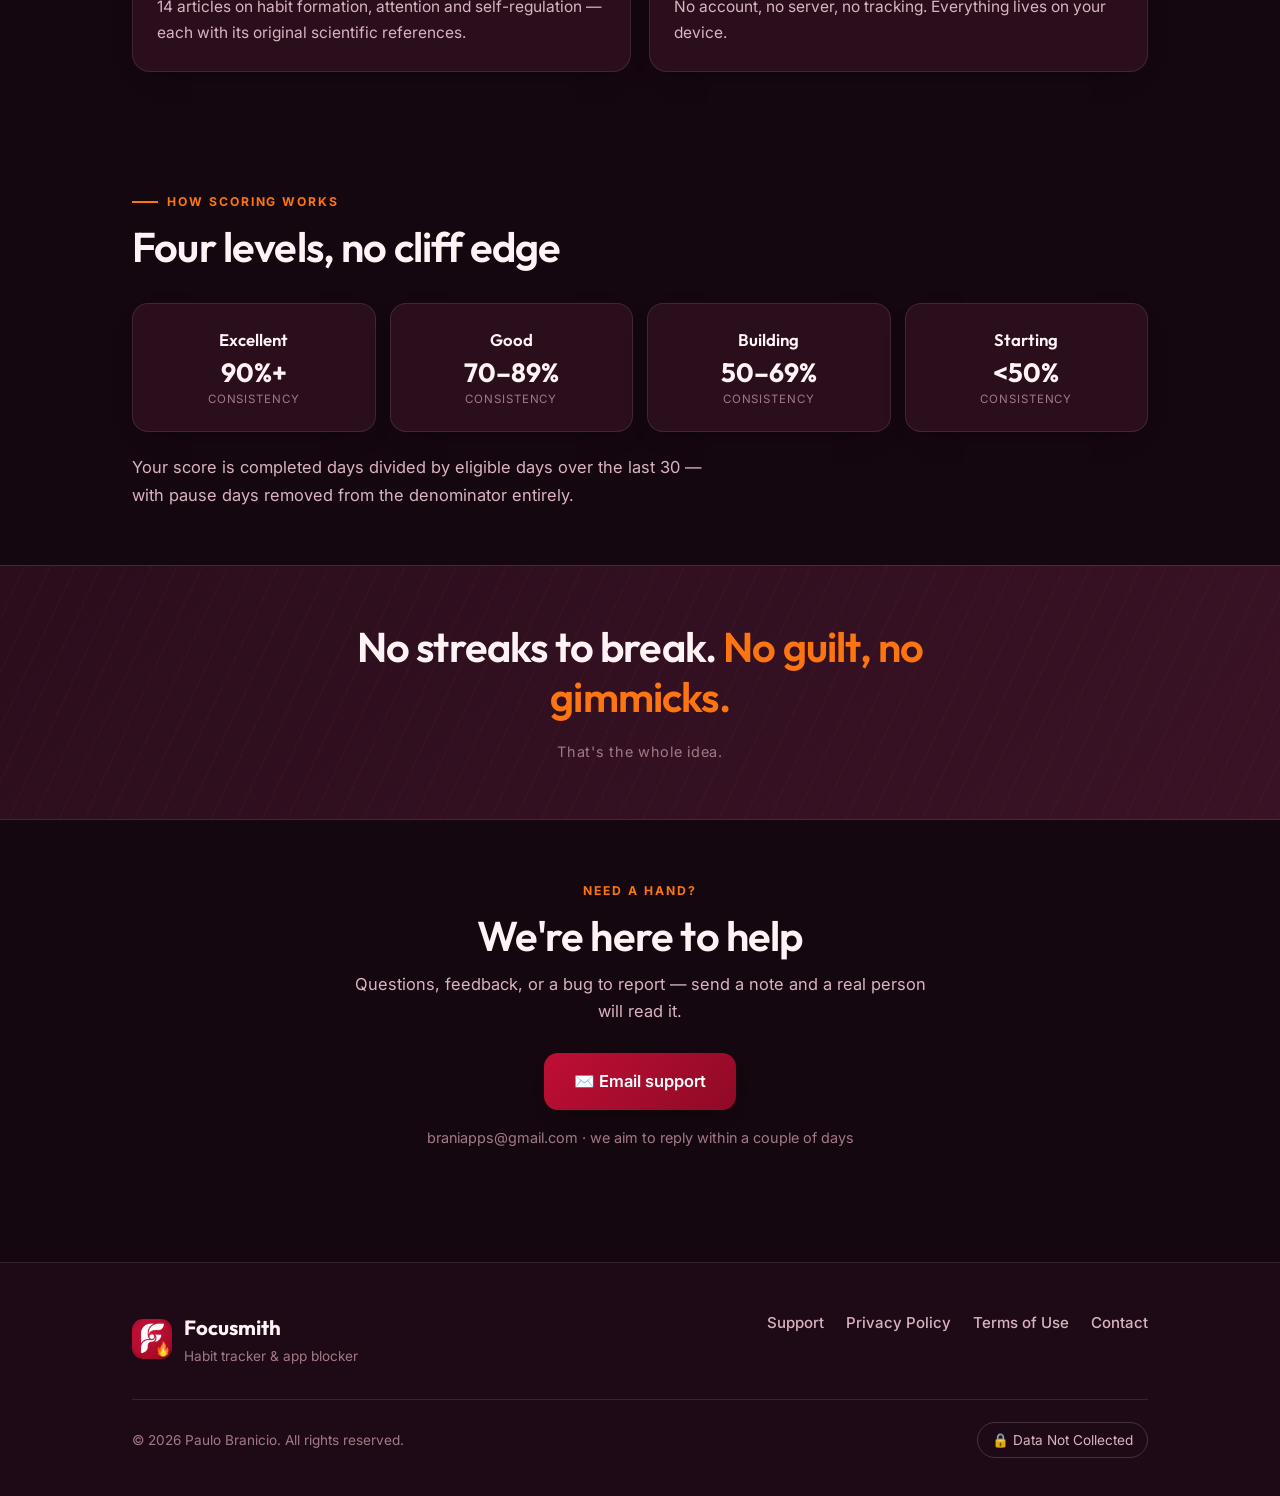
==== commit b809e4fa: "Switch the whole page language instead of stacking the three The three languages were stacked down e" ====
--- a/index.html
+++ b/index.html
@@ -9,272 +9,35 @@
 <link rel="preconnect" href="https://fonts.googleapis.com">
 <link rel="preconnect" href="https://fonts.gstatic.com" crossorigin>
 <link href="https://fonts.googleapis.com/css2?family=Outfit:wght@400;500;600;700&family=Inter:wght@400;500;600&display=swap" rel="stylesheet">
-<style>
-  :root{
-    /* Sampled from the app icon: crimson field, white mark, flame.
-       A forge palette for an app whose name ends in -smith. */
-    --night:#150710;
-    --night-2:#1E0A16;
-    --card:#2A0E1C;
-    --card-2:#3A1226;
-    --ink:#FFF3F5;
-    --ink-soft:#D9B4C0;
-    --ink-dim:#A27986;
-    --crimson:#C00E35;        /* icon background */
-    --crimson-lift:#FF3D63;   /* crimson legible as text on the dark ground */
-    --flame:#FD7510;          /* icon flame, outer */
-    --flame-lit:#FBE844;      /* icon flame, core */
-    --green:#4CAF50;
-    --hair:rgba(255,255,255,.10);
-    --hair-2:rgba(255,255,255,.16);
-    --shadow:0 24px 60px -28px rgba(0,0,0,.85);
-    --shadow-sm:0 10px 26px -18px rgba(0,0,0,.9);
-    --display:"Outfit",-apple-system,BlinkMacSystemFont,"Segoe UI",sans-serif;
-    --sans:"Inter",-apple-system,BlinkMacSystemFont,"Segoe UI",sans-serif;
-  }
-  *{margin:0;padding:0;box-sizing:border-box}
-  html{scroll-behavior:smooth}
-  body{
-    font-family:var(--sans);color:var(--ink);background:var(--night);
-    line-height:1.65;-webkit-font-smoothing:antialiased;overflow-x:hidden;
-  }
-  /* Fine noise so the large flat fields don't band on wide displays. */
-  body::before{
-    content:"";position:fixed;inset:0;z-index:9999;pointer-events:none;
-    opacity:.035;mix-blend-mode:overlay;
-    background-image:url("data:image/svg+xml,%3Csvg xmlns='http://www.w3.org/2000/svg' width='140' height='140'%3E%3Cfilter id='n'%3E%3CfeTurbulence type='fractalNoise' baseFrequency='0.85' numOctaves='3' stitchTiles='stitch'/%3E%3C/filter%3E%3Crect width='100%25' height='100%25' filter='url(%23n)'/%3E%3C/svg%3E");
-  }
-  a{color:inherit}
-  ::selection{background:var(--crimson-lift);color:#FFF3F5}
-
-  .wrap{max-width:1060px;margin:0 auto;padding:0 22px}
-  .wrap-narrow{max-width:820px;margin:0 auto;padding:0 22px}
-
-  /* ---------- Header ---------- */
-  header{
-    position:sticky;top:0;z-index:50;
-    background:rgba(21,7,16,.80);
-    backdrop-filter:saturate(160%) blur(12px);
-    -webkit-backdrop-filter:saturate(160%) blur(12px);
-    border-bottom:1px solid var(--hair);
-  }
-  .nav{max-width:1060px;margin:0 auto;padding:0 22px;
-    display:flex;align-items:center;justify-content:space-between;height:64px}
-  .brand{display:flex;align-items:center;gap:11px;text-decoration:none;color:var(--ink);font-weight:600}
-  .brand img{width:34px;height:34px;border-radius:9px;box-shadow:var(--shadow-sm)}
-  .brand b{font-family:var(--display);font-size:1.3rem;font-weight:600;letter-spacing:-.01em}
-  .nav-links{display:flex;gap:24px;font-size:.93rem;font-weight:500}
-  .nav-links a{text-decoration:none;color:var(--ink-soft);transition:color .2s}
-  .nav-links a:hover,.nav-links a.active{color:var(--crimson-lift)}
-  @media(max-width:680px){.nav-links{display:none}}
-
-  /* ---------- Language switcher ---------- */
-  .langbar{
-    display:flex;flex-wrap:wrap;gap:8px;justify-content:center;
-    margin:0 auto;padding:22px 22px 0;max-width:1060px;
-  }
-  .langbar a{
-    display:inline-flex;align-items:center;gap:7px;text-decoration:none;
-    font-size:.85rem;font-weight:600;color:var(--ink-soft);
-    background:var(--card);border:1px solid var(--hair);
-    padding:7px 15px;border-radius:999px;transition:all .2s;
-  }
-  .langbar a:hover{color:var(--ink);border-color:var(--crimson-lift);transform:translateY(-1px)}
-  .langbar a.current{color:#FFF3F5;background:var(--crimson);border-color:var(--crimson)}
-
-  /* ---------- Hero ---------- */
-  .hero{position:relative;text-align:center;padding:60px 0 56px;overflow:hidden}
-  .hero::before{
-    content:"";position:absolute;top:-190px;left:50%;transform:translateX(-50%);
-    width:820px;height:820px;border-radius:50%;
-    background:radial-gradient(circle,rgba(192,14,53,.34),rgba(253,117,16,.16) 40%,transparent 66%);
-    z-index:0;
-  }
-  .hero > *{position:relative;z-index:1}
-  .hero-icon{
-    width:124px;height:124px;border-radius:28px;box-shadow:var(--shadow);
-    margin-bottom:24px;animation:pop .7s cubic-bezier(.2,.8,.25,1) both;
-  }
-  .hero h1{
-    font-family:var(--display);font-weight:700;letter-spacing:-.03em;line-height:1;
-    font-size:clamp(2.9rem,8.5vw,5rem);
-    background:linear-gradient(180deg,#FFFFFF 0%,#FFB9A0 100%);
-    -webkit-background-clip:text;background-clip:text;color:transparent;
-    animation:rise .7s ease .05s both;
-  }
-  .hero .lede{
-    font-family:var(--display);font-weight:500;
-    font-size:clamp(1.15rem,3vw,1.6rem);color:var(--flame);margin-top:14px;
-    animation:rise .7s ease .12s both;
-  }
-  .hero .sub{
-    max-width:620px;margin:16px auto 0;color:var(--ink-soft);font-size:1.05rem;
-    animation:rise .7s ease .18s both;
-  }
-  .chips{display:flex;flex-wrap:wrap;gap:10px;justify-content:center;margin-top:26px;
-    animation:rise .7s ease .24s both}
-  .chip{
-    display:inline-flex;align-items:center;gap:7px;
-    background:var(--card);border:1px solid var(--hair);
-    padding:8px 15px;border-radius:999px;font-size:.88rem;font-weight:600;color:var(--ink);
-    box-shadow:var(--shadow-sm);
-  }
-
-  /* ---------- Sections ---------- */
-  section{padding:56px 0}
-  .eyebrow{
-    display:inline-flex;align-items:center;gap:9px;
-    font-size:.76rem;font-weight:700;letter-spacing:.16em;text-transform:uppercase;
-    color:var(--flame);margin-bottom:13px;
-  }
-  .eyebrow::before{content:"";width:26px;height:2px;background:var(--flame);display:inline-block}
-  .sec-title{font-family:var(--display);font-weight:600;letter-spacing:-.02em;line-height:1.06;
-    font-size:clamp(1.8rem,4.2vw,2.6rem);color:var(--ink);max-width:18ch}
-  .sec-intro{color:var(--ink-soft);max-width:58ch;margin-top:12px;font-size:1.03rem}
-
-  /* ---------- Feature grid ---------- */
-  .grid{display:grid;grid-template-columns:repeat(2,1fr);gap:18px;margin-top:36px}
-  @media(max-width:720px){.grid{grid-template-columns:1fr}}
-  .feature{
-    background:var(--card);border:1px solid var(--hair);border-radius:18px;
-    padding:26px 24px;box-shadow:var(--shadow-sm);
-    transition:transform .25s cubic-bezier(.2,.8,.25,1),box-shadow .25s,border-color .25s;
-  }
-  .feature:hover{transform:translateY(-4px);box-shadow:var(--shadow);border-color:rgba(255,61,99,.50)}
-  .feature.wide{grid-column:1/-1}
-  .badge{
-    width:52px;height:52px;border-radius:14px;display:grid;place-items:center;font-size:25px;
-    background:radial-gradient(circle at 30% 25%,var(--card-2),#1C0710);
-    border:1px solid var(--hair-2);margin-bottom:15px;
-  }
-  .feature h3{font-family:var(--display);font-size:1.15rem;font-weight:600;
-    letter-spacing:-.01em;margin-bottom:7px;color:var(--ink)}
-  .feature p{color:var(--ink-soft);font-size:.97rem}
-
-  /* ---------- Level scale ---------- */
-  .levels{display:grid;grid-template-columns:repeat(4,1fr);gap:14px;margin-top:34px}
-  @media(max-width:720px){.levels{grid-template-columns:repeat(2,1fr)}}
-  .lvl{
-    text-align:center;background:var(--card);border:1px solid var(--hair);border-radius:16px;
-    padding:22px 10px;box-shadow:var(--shadow-sm);
-  }
-  .lvl .nm{font-family:var(--display);font-weight:600;font-size:1.05rem}
-  .lvl .rg{font-family:var(--display);font-weight:700;font-size:1.65rem;margin-top:6px;line-height:1}
-  .lvl .un{font-size:.72rem;letter-spacing:.08em;text-transform:uppercase;color:var(--ink-dim);margin-top:4px}
-
-  /* ---------- Identity band ---------- */
-  .band{
-    background:linear-gradient(135deg,var(--card) 0%,var(--card-2) 100%);
-    text-align:center;position:relative;overflow:hidden;
-    border-top:1px solid var(--hair);border-bottom:1px solid var(--hair);
-  }
-  .band::after{
-    content:"";position:absolute;inset:0;opacity:.10;
-    background:repeating-linear-gradient(115deg,transparent 0 22px,rgba(253,117,16,.45) 22px 23px);
-  }
-  .band .q{position:relative;font-family:var(--display);font-weight:600;letter-spacing:-.02em;
-    font-size:clamp(1.6rem,4.2vw,2.6rem);line-height:1.2;max-width:22ch;margin:0 auto;color:var(--ink)}
-  .band .q em{font-style:normal;color:var(--flame)}
-  .band small{position:relative;display:block;margin-top:18px;color:var(--ink-dim);
-    font-size:.9rem;letter-spacing:.05em}
-
-  /* ---------- Support CTA ---------- */
-  .support{text-align:center}
-  .support .sec-title,.support .sec-intro{margin-left:auto;margin-right:auto}
-  .support .sec-intro{margin-bottom:28px}
-  .support .eyebrow{justify-content:center}
-  .support .eyebrow::before{display:none}
-  .cta{
-    display:inline-flex;align-items:center;gap:10px;
-    background:linear-gradient(135deg,var(--crimson) 0%,#8E0A26 100%);
-    color:#fff;text-decoration:none;font-weight:600;font-size:1.03rem;
-    padding:15px 30px;border-radius:14px;box-shadow:var(--shadow-sm);
-    transition:transform .2s,box-shadow .2s,filter .2s;
-  }
-  .cta:hover{transform:translateY(-3px);box-shadow:var(--shadow);filter:saturate(1.15)}
-  .support .respond{margin-top:16px;font-size:.9rem;color:var(--ink-dim)}
-
-  /* ---------- Document pages ---------- */
-  .doc-hero{text-align:center;padding:52px 0 4px;position:relative}
-  .doc-hero h1{font-family:var(--display);font-weight:700;letter-spacing:-.025em;line-height:1.04;
-    font-size:clamp(2.2rem,5.6vw,3.2rem);color:var(--ink)}
-  .doc-hero .app{color:var(--ink-soft);margin-top:12px;font-size:1.02rem}
-  .doc-hero .date{display:inline-block;margin-top:18px;font-size:.78rem;font-weight:600;
-    letter-spacing:.05em;color:var(--flame);background:var(--card);
-    border:1px solid var(--hair);padding:6px 15px;border-radius:999px}
-  .doc{
-    background:var(--card);border:1px solid var(--hair);border-radius:20px;
-    box-shadow:var(--shadow-sm);padding:clamp(26px,5vw,46px);margin:32px 0 24px;
-  }
-  .doc h2{font-family:var(--display);font-weight:600;letter-spacing:-.01em;font-size:1.32rem;
-    color:var(--flame);margin:30px 0 12px}
-  .doc h2:first-child{margin-top:2px}
-  .doc h3{font-family:var(--display);font-size:1rem;font-weight:600;color:var(--ink);margin:18px 0 8px}
-  .doc p{color:var(--ink-soft);margin-bottom:14px}
-  .doc ul{margin:0 0 16px 22px}
-  .doc li{color:var(--ink-soft);margin-bottom:8px}
-  .doc strong{color:var(--ink)}
-  .doc a{color:var(--crimson-lift);text-decoration:underline;text-underline-offset:2px;
-    text-decoration-color:rgba(255,61,99,.50)}
-  .doc a:hover{text-decoration-color:var(--crimson-lift)}
-  .callout{
-    border-radius:14px;padding:20px 22px;margin:22px 0;
-    border-left:4px solid var(--green);background:rgba(76,175,80,.10);
-  }
-  .callout p{margin-bottom:0;color:var(--ink)}
-  .lang-divider{
-    border:none;height:1px;
-    background:linear-gradient(90deg,transparent,var(--crimson-lift),transparent);
-    margin:64px 0 8px;
-  }
-
-  /* ---------- Footer ---------- */
-  footer{background:var(--night-2);border-top:1px solid var(--hair);padding:48px 0 38px}
-  .foot-top{display:flex;flex-wrap:wrap;gap:26px;justify-content:space-between;align-items:flex-start}
-  .foot-brand{display:flex;align-items:center;gap:12px}
-  .foot-brand img{width:40px;height:40px;border-radius:11px}
-  .foot-brand b{font-family:var(--display);font-size:1.28rem}
-  .foot-brand span{display:block;font-size:.85rem;color:var(--ink-dim)}
-  .foot-links{display:flex;flex-wrap:wrap;gap:22px;font-size:.94rem;font-weight:500}
-  .foot-links a{color:var(--ink-soft);text-decoration:none;transition:color .2s}
-  .foot-links a:hover{color:var(--crimson-lift)}
-  .foot-bottom{
-    margin-top:32px;padding-top:22px;border-top:1px solid var(--hair);
-    display:flex;flex-wrap:wrap;gap:14px;justify-content:space-between;align-items:center;
-    font-size:.85rem;color:var(--ink-dim);
-  }
-  .privacy-badge{display:inline-flex;align-items:center;gap:8px;
-    border:1px solid var(--hair-2);border-radius:999px;padding:6px 14px;color:var(--ink-soft)}
-
-  @keyframes rise{from{opacity:0;transform:translateY(18px)}to{opacity:1;transform:none}}
-  @keyframes pop{from{opacity:0;transform:scale(.82)}to{opacity:1;transform:none}}
-  @media(prefers-reduced-motion:reduce){
-    *{animation:none!important;transition:none!important}
-    html{scroll-behavior:auto}
-  }
-</style>
+<link rel="stylesheet" href="styles.css">
+<script src="site.js" defer></script>
 </head>
 <body>
+
+<a class="skip-link" href="#top" data-i18n-en="Skip to content" data-i18n-pt="Ir para o conteúdo" data-i18n-es="Ir al contenido">Skip to content</a>
 
 <header>
   <div class="nav">
     <a class="brand" href="index.html"><img src="app-icon.png" alt="Focusmith icon"><b>Focusmith</b></a>
-    <nav class="nav-links">
-      <a href="index.html" class="active">Support</a>
-      <a href="privacy.html">Privacy</a>
-      <a href="terms.html">Terms</a>
-    </nav>
+    <div class="nav-right">
+      <nav class="nav-links">
+        <a href="index.html" class="active" data-i18n-en="Support" data-i18n-pt="Suporte" data-i18n-es="Soporte">Support</a>
+        <a href="privacy.html" data-i18n-en="Privacy" data-i18n-pt="Privacidade" data-i18n-es="Privacidad">Privacy</a>
+        <a href="terms.html" data-i18n-en="Terms" data-i18n-pt="Termos" data-i18n-es="Términos">Terms</a>
+      </nav>
+      <div class="langtabs" role="tablist" aria-label="Language">
+        <button role="tab" class="langtab" data-lang-target="en" aria-label="English">EN</button>
+        <button role="tab" class="langtab" data-lang-target="pt" aria-label="Português (Brasil)">PT</button>
+        <button role="tab" class="langtab" data-lang-target="es" aria-label="Español">ES</button>
+      </div>
+    </div>
   </div>
 </header>
 
 <main>
-<div class="langbar">
-  <a href="#top" class="current">English</a>
-  <a href="#portugues">Português</a>
-  <a href="#espanol">Español</a>
-</div>
-
-<section class="hero" id="top">
+<section data-lang="en" id="top" lang="en">
+
+<section class="hero">
   <div class="wrap">
     <img src="app-icon.png" alt="Focusmith" class="hero-icon">
     <h1>Focusmith</h1>
@@ -365,12 +128,9 @@
   </div>
 </section>
 
-<hr class="lang-divider" id="portugues">
-<div class="langbar">
-  <a href="#top">English</a>
-  <a href="#portugues" class="current">Português</a>
-  <a href="#espanol">Español</a>
-</div>
+</section>
+
+<section data-lang="pt" id="portugues" lang="pt-BR">
 
 <section class="hero">
   <div class="wrap">
@@ -463,12 +223,9 @@
   </div>
 </section>
 
-<hr class="lang-divider" id="espanol">
-<div class="langbar">
-  <a href="#top">English</a>
-  <a href="#portugues">Português</a>
-  <a href="#espanol" class="current">Español</a>
-</div>
+</section>
+
+<section data-lang="es" id="espanol" lang="es">
 
 <section class="hero">
   <div class="wrap">
@@ -561,6 +318,8 @@
   </div>
 </section>
 
+</section>
+
 </main>
 
 <footer>
@@ -570,19 +329,19 @@
         <img src="app-icon.png" alt="Focusmith icon">
         <div>
           <b>Focusmith</b>
-          <span>Habit tracker &amp; app blocker</span>
+          <span data-i18n-en="Habit tracker &amp; app blocker" data-i18n-pt="Rastreador de hábitos e bloqueador de apps" data-i18n-es="Seguimiento de hábitos y bloqueo de apps">Habit tracker &amp; app blocker</span>
         </div>
       </div>
       <nav class="foot-links">
-        <a href="index.html">Support</a>
-        <a href="privacy.html">Privacy Policy</a>
-        <a href="terms.html">Terms of Use</a>
-        <a href="mailto:braniapps@gmail.com">Contact</a>
+        <a href="index.html" data-i18n-en="Support" data-i18n-pt="Suporte" data-i18n-es="Soporte">Support</a>
+        <a href="privacy.html" data-i18n-en="Privacy Policy" data-i18n-pt="Política de Privacidade" data-i18n-es="Política de Privacidad">Privacy Policy</a>
+        <a href="terms.html" data-i18n-en="Terms of Use" data-i18n-pt="Termos de Uso" data-i18n-es="Términos de Uso">Terms of Use</a>
+        <a href="mailto:braniapps@gmail.com" data-i18n-en="Contact" data-i18n-pt="Contato" data-i18n-es="Contacto">Contact</a>
       </nav>
     </div>
     <div class="foot-bottom">
-      <span>&copy; 2026 Paulo Branicio. All rights reserved.</span>
-      <span class="privacy-badge">&#128274; Data Not Collected</span>
+      <span data-i18n-en="&copy; 2026 Paulo Branicio. All rights reserved." data-i18n-pt="&copy; 2026 Paulo Branicio. Todos os direitos reservados." data-i18n-es="&copy; 2026 Paulo Branicio. Todos los derechos reservados.">&copy; 2026 Paulo Branicio. All rights reserved.</span>
+      <span class="privacy-badge" data-i18n-en="🔒 Data Not Collected" data-i18n-pt="🔒 Nenhum dado coletado" data-i18n-es="🔒 No se recopilan datos">&#128274; Data Not Collected</span>
     </div>
   </div>
 </footer>
--- a/styles.css
+++ b/styles.css
@@ -0,0 +1,298 @@
+:root{
+    /* Sampled from the app icon: crimson field, white mark, flame.
+       A forge palette for an app whose name ends in -smith. */
+    --night:#150710;
+    --night-2:#1E0A16;
+    --card:#2A0E1C;
+    --card-2:#3A1226;
+    --ink:#FFF3F5;
+    --ink-soft:#D9B4C0;
+    --ink-dim:#A27986;
+    --crimson:#C00E35;        /* icon background */
+    --crimson-lift:#FF3D63;   /* crimson legible as text on the dark ground */
+    --flame:#FD7510;          /* icon flame, outer */
+    --flame-lit:#FBE844;      /* icon flame, core */
+    --green:#4CAF50;
+    --hair:rgba(255,255,255,.10);
+    --hair-2:rgba(255,255,255,.16);
+    --shadow:0 24px 60px -28px rgba(0,0,0,.85);
+    --shadow-sm:0 10px 26px -18px rgba(0,0,0,.9);
+    --display:"Outfit",-apple-system,BlinkMacSystemFont,"Segoe UI",sans-serif;
+    --sans:"Inter",-apple-system,BlinkMacSystemFont,"Segoe UI",sans-serif;
+  }
+  *{margin:0;padding:0;box-sizing:border-box}
+  html{scroll-behavior:smooth}
+  body{
+    font-family:var(--sans);color:var(--ink);background:var(--night);
+    line-height:1.65;-webkit-font-smoothing:antialiased;overflow-x:hidden;
+  }
+  /* Fine noise so the large flat fields don't band on wide displays. */
+  body::before{
+    content:"";position:fixed;inset:0;z-index:9999;pointer-events:none;
+    opacity:.035;mix-blend-mode:overlay;
+    background-image:url("data:image/svg+xml,%3Csvg xmlns='http://www.w3.org/2000/svg' width='140' height='140'%3E%3Cfilter id='n'%3E%3CfeTurbulence type='fractalNoise' baseFrequency='0.85' numOctaves='3' stitchTiles='stitch'/%3E%3C/filter%3E%3Crect width='100%25' height='100%25' filter='url(%23n)'/%3E%3C/svg%3E");
+  }
+  a{color:inherit}
+  ::selection{background:var(--crimson-lift);color:#FFF3F5}
+
+  .wrap{max-width:1060px;margin:0 auto;padding:0 22px}
+  .wrap-narrow{max-width:820px;margin:0 auto;padding:0 22px}
+
+  /* ---------- Header ---------- */
+  header{
+    position:sticky;top:0;z-index:50;
+    background:rgba(21,7,16,.80);
+    backdrop-filter:saturate(160%) blur(12px);
+    -webkit-backdrop-filter:saturate(160%) blur(12px);
+    border-bottom:1px solid var(--hair);
+  }
+  .nav{max-width:1060px;margin:0 auto;padding:0 22px;
+    display:flex;align-items:center;justify-content:space-between;height:64px}
+  .brand{display:flex;align-items:center;gap:11px;text-decoration:none;color:var(--ink);font-weight:600}
+  .brand img{width:34px;height:34px;border-radius:9px;box-shadow:var(--shadow-sm)}
+  .brand b{font-family:var(--display);font-size:1.3rem;font-weight:600;letter-spacing:-.01em}
+  .nav-right{display:flex;align-items:center;gap:18px}
+  .nav-links{display:flex;gap:24px;font-size:.93rem;font-weight:500}
+  .nav-links a{text-decoration:none;color:var(--ink-soft);transition:color .2s}
+  .nav-links a:hover,.nav-links a.active{color:var(--crimson-lift)}
+  @media(max-width:680px){
+    .nav-links{display:none}
+    .nav{height:auto;padding-top:10px;padding-bottom:10px}
+  }
+
+  /* ---------- Language switcher ---------- */
+  .langbar{
+    display:flex;flex-wrap:wrap;gap:8px;justify-content:center;
+    margin:0 auto;padding:22px 22px 0;max-width:1060px;
+  }
+  .langbar a{
+    display:inline-flex;align-items:center;gap:7px;text-decoration:none;
+    font-size:.85rem;font-weight:600;color:var(--ink-soft);
+    background:var(--card);border:1px solid var(--hair);
+    padding:7px 15px;border-radius:999px;transition:all .2s;
+  }
+  .langbar a:hover{color:var(--ink);border-color:var(--crimson-lift);transform:translateY(-1px)}
+  .langbar a.current{color:#FFF3F5;background:var(--crimson);border-color:var(--crimson)}
+
+  /* ---------- Hero ---------- */
+  .hero{position:relative;text-align:center;padding:60px 0 56px;overflow:hidden}
+  .hero::before{
+    content:"";position:absolute;top:-190px;left:50%;transform:translateX(-50%);
+    width:820px;height:820px;border-radius:50%;
+    background:radial-gradient(circle,rgba(192,14,53,.34),rgba(253,117,16,.16) 40%,transparent 66%);
+    z-index:0;
+  }
+  .hero > *{position:relative;z-index:1}
+  .hero-icon{
+    width:124px;height:124px;border-radius:28px;box-shadow:var(--shadow);
+    margin-bottom:24px;animation:pop .7s cubic-bezier(.2,.8,.25,1) both;
+  }
+  .hero h1{
+    font-family:var(--display);font-weight:700;letter-spacing:-.03em;line-height:1;
+    font-size:clamp(2.9rem,8.5vw,5rem);
+    background:linear-gradient(180deg,#FFFFFF 0%,#FFB9A0 100%);
+    -webkit-background-clip:text;background-clip:text;color:transparent;
+    animation:rise .7s ease .05s both;
+  }
+  .hero .lede{
+    font-family:var(--display);font-weight:500;
+    font-size:clamp(1.15rem,3vw,1.6rem);color:var(--flame);margin-top:14px;
+    animation:rise .7s ease .12s both;
+  }
+  .hero .sub{
+    max-width:620px;margin:16px auto 0;color:var(--ink-soft);font-size:1.05rem;
+    animation:rise .7s ease .18s both;
+  }
+  .chips{display:flex;flex-wrap:wrap;gap:10px;justify-content:center;margin-top:26px;
+    animation:rise .7s ease .24s both}
+  .chip{
+    display:inline-flex;align-items:center;gap:7px;
+    background:var(--card);border:1px solid var(--hair);
+    padding:8px 15px;border-radius:999px;font-size:.88rem;font-weight:600;color:var(--ink);
+    box-shadow:var(--shadow-sm);
+  }
+
+  /* ---------- Sections ---------- */
+  section{padding:56px 0}
+  .eyebrow{
+    display:inline-flex;align-items:center;gap:9px;
+    font-size:.76rem;font-weight:700;letter-spacing:.16em;text-transform:uppercase;
+    color:var(--flame);margin-bottom:13px;
+  }
+  .eyebrow::before{content:"";width:26px;height:2px;background:var(--flame);display:inline-block}
+  .sec-title{font-family:var(--display);font-weight:600;letter-spacing:-.02em;line-height:1.06;
+    font-size:clamp(1.8rem,4.2vw,2.6rem);color:var(--ink);max-width:18ch}
+  .sec-intro{color:var(--ink-soft);max-width:58ch;margin-top:12px;font-size:1.03rem}
+
+  /* ---------- Feature grid ---------- */
+  .grid{display:grid;grid-template-columns:repeat(2,1fr);gap:18px;margin-top:36px}
+  @media(max-width:720px){.grid{grid-template-columns:1fr}}
+  .feature{
+    background:var(--card);border:1px solid var(--hair);border-radius:18px;
+    padding:26px 24px;box-shadow:var(--shadow-sm);
+    transition:transform .25s cubic-bezier(.2,.8,.25,1),box-shadow .25s,border-color .25s;
+  }
+  .feature:hover{transform:translateY(-4px);box-shadow:var(--shadow);border-color:rgba(255,61,99,.50)}
+  .feature.wide{grid-column:1/-1}
+  .badge{
+    width:52px;height:52px;border-radius:14px;display:grid;place-items:center;font-size:25px;
+    background:radial-gradient(circle at 30% 25%,var(--card-2),#1C0710);
+    border:1px solid var(--hair-2);margin-bottom:15px;
+  }
+  .feature h3{font-family:var(--display);font-size:1.15rem;font-weight:600;
+    letter-spacing:-.01em;margin-bottom:7px;color:var(--ink)}
+  .feature p{color:var(--ink-soft);font-size:.97rem}
+
+  /* ---------- Level scale ---------- */
+  .levels{display:grid;grid-template-columns:repeat(4,1fr);gap:14px;margin-top:34px}
+  @media(max-width:720px){.levels{grid-template-columns:repeat(2,1fr)}}
+  .lvl{
+    text-align:center;background:var(--card);border:1px solid var(--hair);border-radius:16px;
+    padding:22px 10px;box-shadow:var(--shadow-sm);
+  }
+  .lvl .nm{font-family:var(--display);font-weight:600;font-size:1.05rem}
+  .lvl .rg{font-family:var(--display);font-weight:700;font-size:1.65rem;margin-top:6px;line-height:1}
+  .lvl .un{font-size:.72rem;letter-spacing:.08em;text-transform:uppercase;color:var(--ink-dim);margin-top:4px}
+
+  /* ---------- Identity band ---------- */
+  .band{
+    background:linear-gradient(135deg,var(--card) 0%,var(--card-2) 100%);
+    text-align:center;position:relative;overflow:hidden;
+    border-top:1px solid var(--hair);border-bottom:1px solid var(--hair);
+  }
+  .band::after{
+    content:"";position:absolute;inset:0;opacity:.10;
+    background:repeating-linear-gradient(115deg,transparent 0 22px,rgba(253,117,16,.45) 22px 23px);
+  }
+  .band .q{position:relative;font-family:var(--display);font-weight:600;letter-spacing:-.02em;
+    font-size:clamp(1.6rem,4.2vw,2.6rem);line-height:1.2;max-width:22ch;margin:0 auto;color:var(--ink)}
+  .band .q em{font-style:normal;color:var(--flame)}
+  .band small{position:relative;display:block;margin-top:18px;color:var(--ink-dim);
+    font-size:.9rem;letter-spacing:.05em}
+
+  /* ---------- Support CTA ---------- */
+  .support{text-align:center}
+  .support .sec-title,.support .sec-intro{margin-left:auto;margin-right:auto}
+  .support .sec-intro{margin-bottom:28px}
+  .support .eyebrow{justify-content:center}
+  .support .eyebrow::before{display:none}
+  .cta{
+    display:inline-flex;align-items:center;gap:10px;
+    background:linear-gradient(135deg,var(--crimson) 0%,#8E0A26 100%);
+    color:#fff;text-decoration:none;font-weight:600;font-size:1.03rem;
+    padding:15px 30px;border-radius:14px;box-shadow:var(--shadow-sm);
+    transition:transform .2s,box-shadow .2s,filter .2s;
+  }
+  .cta:hover{transform:translateY(-3px);box-shadow:var(--shadow);filter:saturate(1.15)}
+  .support .respond{margin-top:16px;font-size:.9rem;color:var(--ink-dim)}
+
+  /* ---------- Document pages ---------- */
+  .doc-hero{text-align:center;padding:52px 0 4px;position:relative}
+  .doc-hero h1{font-family:var(--display);font-weight:700;letter-spacing:-.025em;line-height:1.04;
+    font-size:clamp(2.2rem,5.6vw,3.2rem);color:var(--ink)}
+  .doc-hero .app{color:var(--ink-soft);margin-top:12px;font-size:1.02rem}
+  .doc-hero .date{display:inline-block;margin-top:18px;font-size:.78rem;font-weight:600;
+    letter-spacing:.05em;color:var(--flame);background:var(--card);
+    border:1px solid var(--hair);padding:6px 15px;border-radius:999px}
+  .doc{
+    background:var(--card);border:1px solid var(--hair);border-radius:20px;
+    box-shadow:var(--shadow-sm);padding:clamp(26px,5vw,46px);margin:32px 0 24px;
+  }
+  .doc h2{font-family:var(--display);font-weight:600;letter-spacing:-.01em;font-size:1.32rem;
+    color:var(--flame);margin:30px 0 12px}
+  .doc h2:first-child{margin-top:2px}
+  .doc h3{font-family:var(--display);font-size:1rem;font-weight:600;color:var(--ink);margin:18px 0 8px}
+  .doc p{color:var(--ink-soft);margin-bottom:14px}
+  .doc ul{margin:0 0 16px 22px}
+  .doc li{color:var(--ink-soft);margin-bottom:8px}
+  .doc strong{color:var(--ink)}
+  .doc a{color:var(--crimson-lift);text-decoration:underline;text-underline-offset:2px;
+    text-decoration-color:rgba(255,61,99,.50)}
+  .doc a:hover{text-decoration-color:var(--crimson-lift)}
+  .callout{
+    border-radius:14px;padding:20px 22px;margin:22px 0;
+    border-left:4px solid var(--green);background:rgba(76,175,80,.10);
+  }
+  .callout p{margin-bottom:0;color:var(--ink)}
+  .lang-divider{
+    border:none;height:1px;
+    background:linear-gradient(90deg,transparent,var(--crimson-lift),transparent);
+    margin:64px 0 8px;
+  }
+
+  /* ---------- Footer ---------- */
+  footer{background:var(--night-2);border-top:1px solid var(--hair);padding:48px 0 38px}
+  .foot-top{display:flex;flex-wrap:wrap;gap:26px;justify-content:space-between;align-items:flex-start}
+  .foot-brand{display:flex;align-items:center;gap:12px}
+  .foot-brand img{width:40px;height:40px;border-radius:11px}
+  .foot-brand b{font-family:var(--display);font-size:1.28rem}
+  .foot-brand span{display:block;font-size:.85rem;color:var(--ink-dim)}
+  .foot-links{display:flex;flex-wrap:wrap;gap:22px;font-size:.94rem;font-weight:500}
+  .foot-links a{color:var(--ink-soft);text-decoration:none;transition:color .2s}
+  .foot-links a:hover{color:var(--crimson-lift)}
+  .foot-bottom{
+    margin-top:32px;padding-top:22px;border-top:1px solid var(--hair);
+    display:flex;flex-wrap:wrap;gap:14px;justify-content:space-between;align-items:center;
+    font-size:.85rem;color:var(--ink-dim);
+  }
+  .privacy-badge{display:inline-flex;align-items:center;gap:8px;
+    border:1px solid var(--hair-2);border-radius:999px;padding:6px 14px;color:var(--ink-soft)}
+
+  /* ---------- Language tabs ---------- */
+  /* Contract: .langtabs is a role="tablist"; each control is role="tab" carrying
+     aria-selected. The selected state uses fill AND weight AND an underbar, so it
+     never depends on colour alone. */
+  .langtabs{
+    display:inline-flex;align-items:stretch;gap:2px;padding:3px;
+    border:1px solid var(--hair-2);border-radius:999px;
+    background:rgba(42,14,28,.72);
+  }
+  .langtabs [role="tab"]{
+    position:relative;appearance:none;-webkit-appearance:none;border:0;
+    background:transparent;cursor:pointer;
+    font-family:var(--sans);font-size:.78rem;font-weight:600;letter-spacing:.04em;
+    color:var(--ink-soft);padding:6px 13px;border-radius:999px;
+    transition:color .25s,background-color .25s;
+  }
+  .langtabs [role="tab"]:hover{color:var(--ink);background:rgba(255,61,99,.14)}
+  .langtabs [role="tab"][aria-selected="true"]{
+    background:var(--crimson);color:#FFF3F5;font-weight:700;
+  }
+  .langtabs [role="tab"][aria-selected="true"]:hover{background:var(--crimson);color:#FFF3F5}
+  /* Non-colour cue: a flame underbar on the selected tab only. */
+  .langtabs [role="tab"][aria-selected="true"]::after{
+    content:"";position:absolute;left:26%;right:26%;bottom:2px;height:2px;
+    border-radius:2px;background:var(--flame);
+  }
+  .langtabs [role="tab"]:focus-visible{outline:2px solid var(--flame);outline-offset:2px}
+
+  .skip-link{
+    position:absolute;left:-9999px;top:0;z-index:100;
+    background:var(--crimson);color:#FFF3F5;padding:10px 16px;border-radius:0 0 10px 0;
+    font-weight:600;text-decoration:none;
+  }
+  .skip-link:focus{left:0}
+
+  /* ---------- Language visibility ---------- */
+  /* Only ever hide a language once the script has confirmed it is running. With JS
+     off — or if site.js fails before finishing setup, in which case it removes this
+     attribute again — all three render stacked, which is a readable page rather than
+     a blank one. That matters when the hidden content is a privacy policy. */
+  html[data-js="on"] [data-lang]:not([data-lang-active]){display:none}
+
+  /* Stacked fallback needs a rule between languages. Scoped to the no-JS case so the
+     visible section never inherits a stray border from a hidden sibling. */
+  html:not([data-js="on"]) [data-lang] + [data-lang]{
+    margin-top:2.5rem;padding-top:2.5rem;
+    border-top:1px solid var(--hair-2);
+  }
+  /* A tablist that cannot switch anything is a trap, so hide the CONTROL without JS.
+     Never hides content — every language is already on the page. */
+  html:not([data-js="on"]) .langtabs{display:none}
+
+  @keyframes rise{from{opacity:0;transform:translateY(18px)}to{opacity:1;transform:none}}
+  @keyframes pop{from{opacity:0;transform:scale(.82)}to{opacity:1;transform:none}}
+  @media(prefers-reduced-motion:reduce){
+    *{animation:none!important;transition:none!important}
+    html{scroll-behavior:auto}
+  }
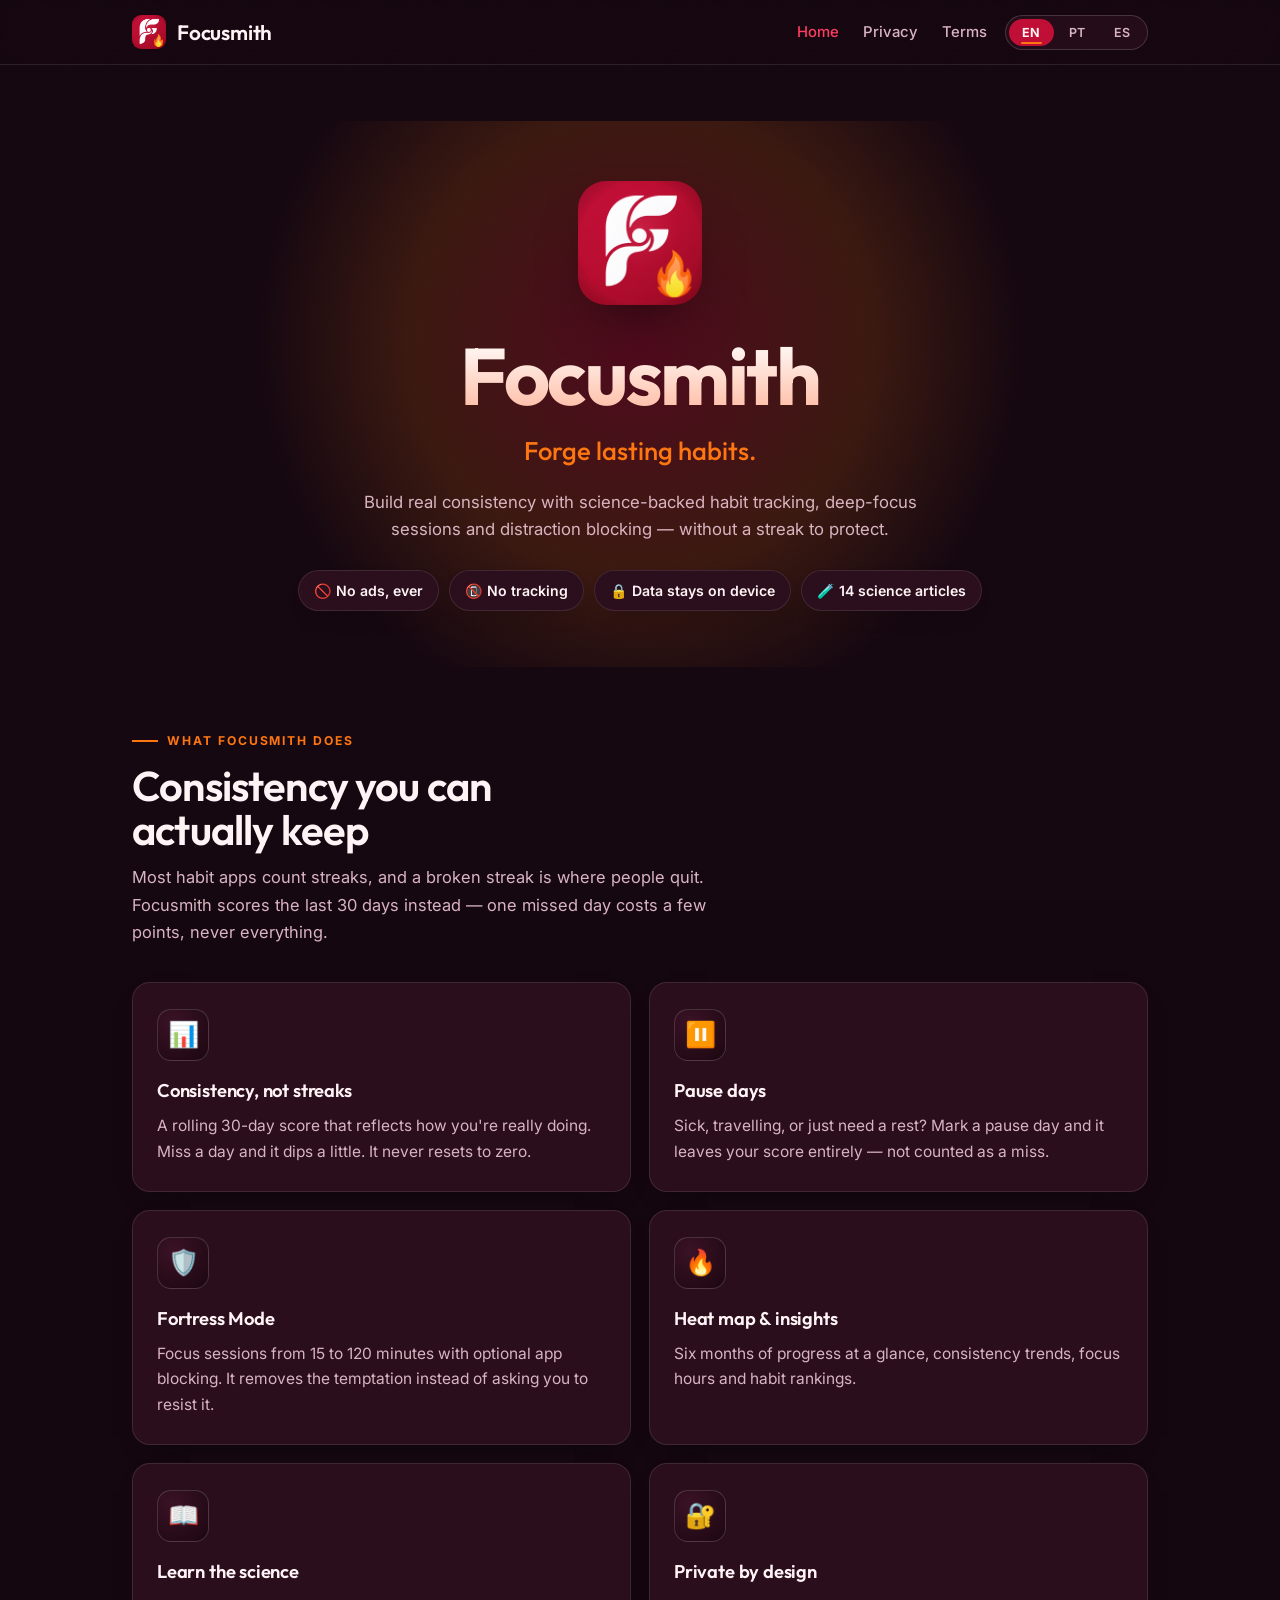
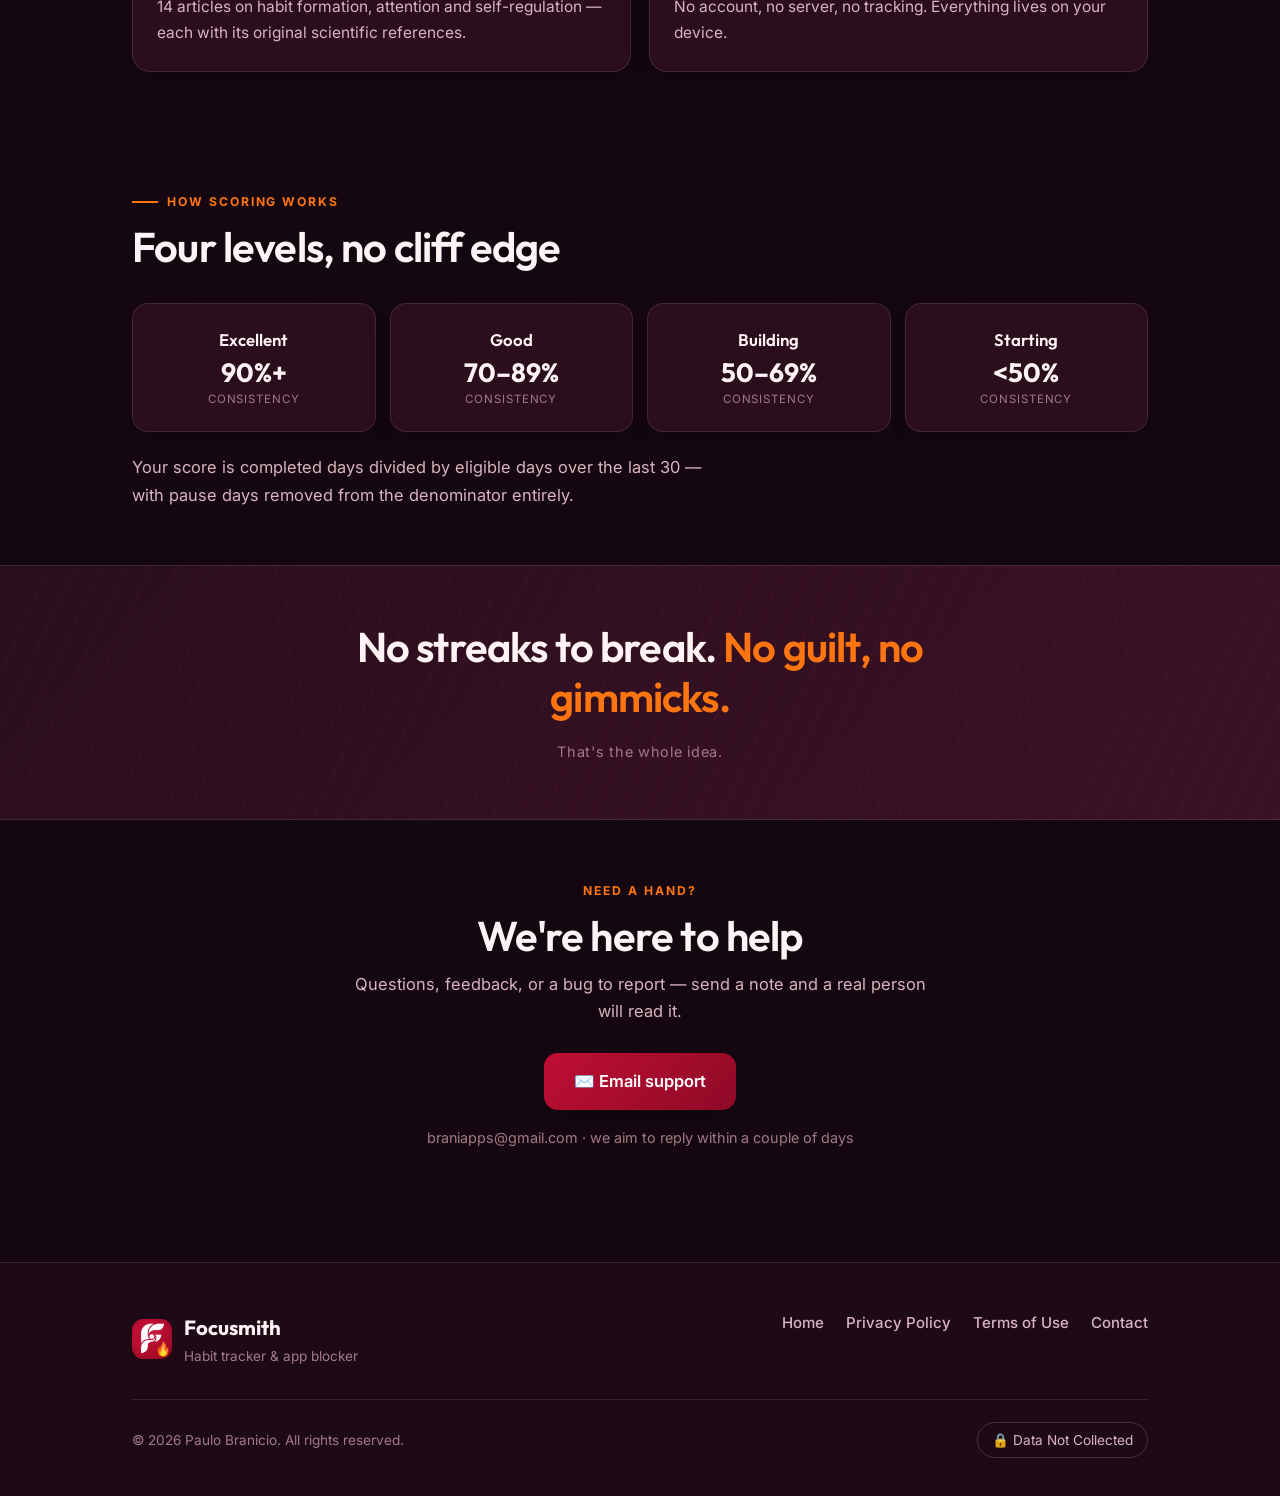
==== commit 1b20bfbf: "Rename the first nav item from Support to Home It points at index.html, which is the site's landing " ====
--- a/index.html
+++ b/index.html
@@ -21,7 +21,7 @@
     <a class="brand" href="index.html"><img src="app-icon.png" alt="Focusmith icon"><b>Focusmith</b></a>
     <div class="nav-right">
       <nav class="nav-links">
-        <a href="index.html" class="active" data-i18n-en="Support" data-i18n-pt="Suporte" data-i18n-es="Soporte">Support</a>
+        <a href="index.html" class="active" data-i18n-en="Home" data-i18n-pt="Início" data-i18n-es="Inicio">Home</a>
         <a href="privacy.html" data-i18n-en="Privacy" data-i18n-pt="Privacidade" data-i18n-es="Privacidad">Privacy</a>
         <a href="terms.html" data-i18n-en="Terms" data-i18n-pt="Termos" data-i18n-es="Términos">Terms</a>
       </nav>
@@ -333,7 +333,7 @@
         </div>
       </div>
       <nav class="foot-links">
-        <a href="index.html" data-i18n-en="Support" data-i18n-pt="Suporte" data-i18n-es="Soporte">Support</a>
+        <a href="index.html" data-i18n-en="Home" data-i18n-pt="Início" data-i18n-es="Inicio">Home</a>
         <a href="privacy.html" data-i18n-en="Privacy Policy" data-i18n-pt="Política de Privacidade" data-i18n-es="Política de Privacidad">Privacy Policy</a>
         <a href="terms.html" data-i18n-en="Terms of Use" data-i18n-pt="Termos de Uso" data-i18n-es="Términos de Uso">Terms of Use</a>
         <a href="mailto:braniapps@gmail.com" data-i18n-en="Contact" data-i18n-pt="Contato" data-i18n-es="Contacto">Contact</a>
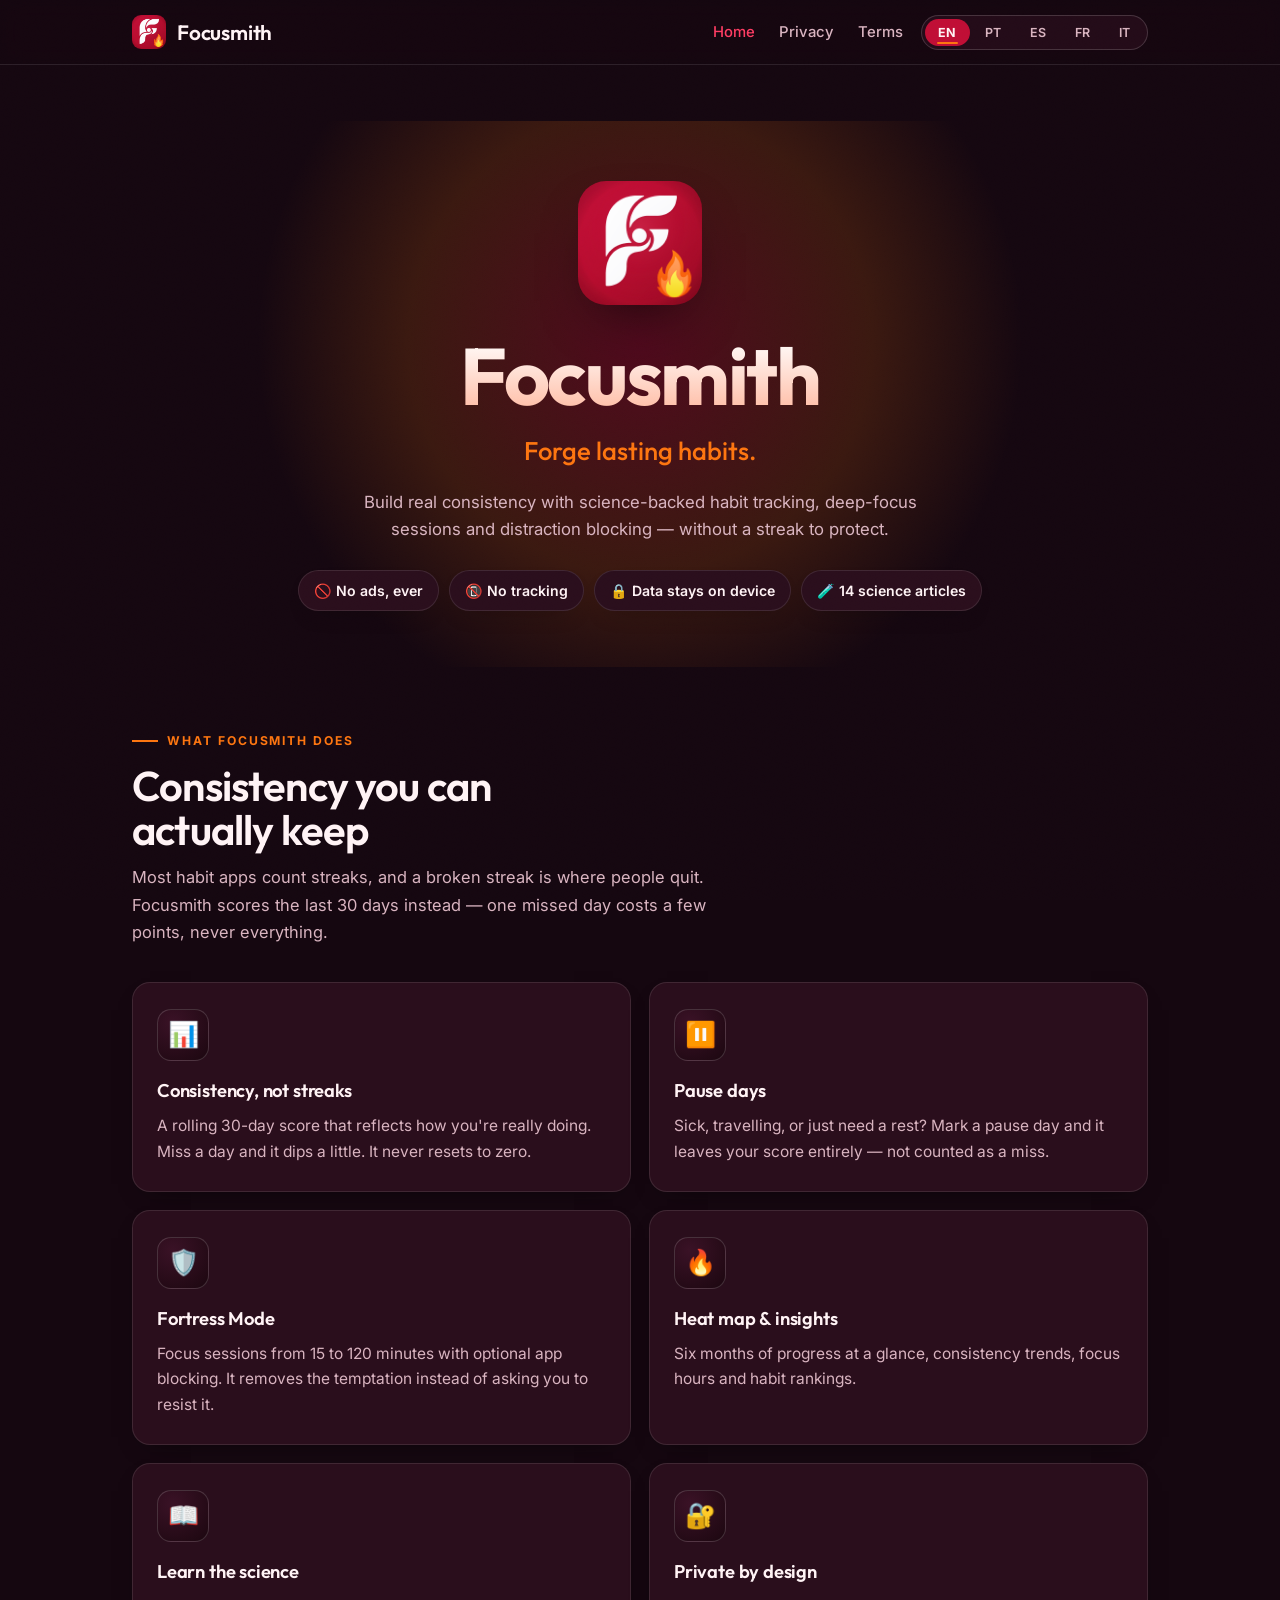
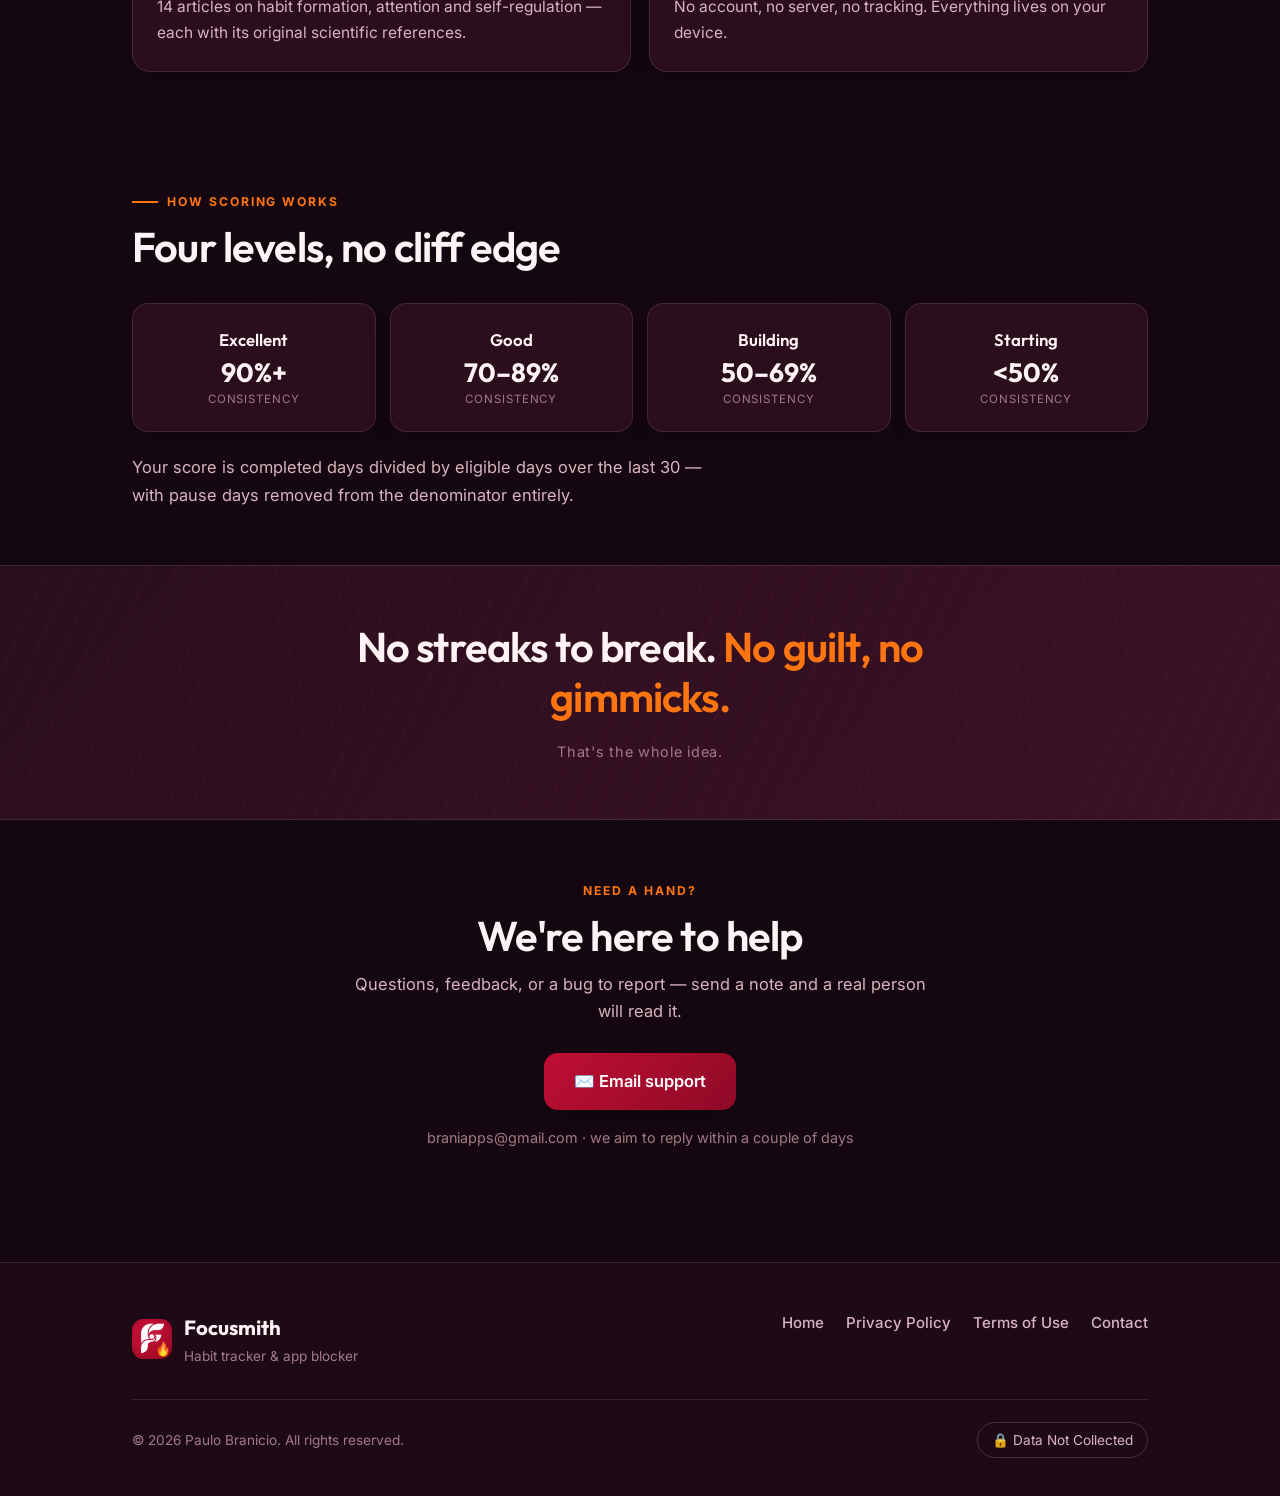
==== commit 3b04a28a: "Add French and Italian to every page Each page gains FR and IT tabs and full French and Italian sect" ====
--- a/index.html
+++ b/index.html
@@ -14,21 +14,23 @@
 </head>
 <body>
 
-<a class="skip-link" href="#top" data-i18n-en="Skip to content" data-i18n-pt="Ir para o conteúdo" data-i18n-es="Ir al contenido">Skip to content</a>
+<a class="skip-link" href="#top" data-i18n-en="Skip to content" data-i18n-pt="Ir para o conteúdo" data-i18n-es="Ir al contenido" data-i18n-fr="Aller au contenu" data-i18n-it="Vai al contenuto">Skip to content</a>
 
 <header>
   <div class="nav">
     <a class="brand" href="index.html"><img src="app-icon.png" alt="Focusmith icon"><b>Focusmith</b></a>
     <div class="nav-right">
       <nav class="nav-links">
-        <a href="index.html" class="active" data-i18n-en="Home" data-i18n-pt="Início" data-i18n-es="Inicio">Home</a>
-        <a href="privacy.html" data-i18n-en="Privacy" data-i18n-pt="Privacidade" data-i18n-es="Privacidad">Privacy</a>
-        <a href="terms.html" data-i18n-en="Terms" data-i18n-pt="Termos" data-i18n-es="Términos">Terms</a>
+        <a href="index.html" class="active" data-i18n-en="Home" data-i18n-pt="Início" data-i18n-es="Inicio" data-i18n-fr="Accueil" data-i18n-it="Home">Home</a>
+        <a href="privacy.html" data-i18n-en="Privacy" data-i18n-pt="Privacidade" data-i18n-es="Privacidad" data-i18n-fr="Confidentialité" data-i18n-it="Privacy">Privacy</a>
+        <a href="terms.html" data-i18n-en="Terms" data-i18n-pt="Termos" data-i18n-es="Términos" data-i18n-fr="Conditions" data-i18n-it="Termini">Terms</a>
       </nav>
       <div class="langtabs" role="tablist" aria-label="Language">
         <button role="tab" class="langtab" data-lang-target="en" aria-label="English">EN</button>
         <button role="tab" class="langtab" data-lang-target="pt" aria-label="Português (Brasil)">PT</button>
         <button role="tab" class="langtab" data-lang-target="es" aria-label="Español">ES</button>
+        <button role="tab" class="langtab" data-lang-target="fr" aria-label="Français">FR</button>
+        <button role="tab" class="langtab" data-lang-target="it" aria-label="Italiano">IT</button>
       </div>
     </div>
   </div>
@@ -320,6 +322,196 @@
 
 </section>
 
+<section data-lang="fr" id="francais" lang="fr">
+
+<section class="hero">
+  <div class="wrap">
+    <img src="app-icon.png" alt="Focusmith" class="hero-icon">
+    <h1>Focusmith</h1>
+    <p class="lede">Forgez des habitudes durables.</p>
+    <p class="sub">Construisez une vraie régularité grâce à un suivi d’habitudes fondé sur la science, des sessions de concentration profonde et le blocage des distractions — sans aucune série à protéger.</p>
+    <div class="chips">
+        <span class="chip">🚫 Jamais de publicité</span>
+        <span class="chip">📵 Aucun pistage</span>
+        <span class="chip">🔒 Données sur l’appareil</span>
+        <span class="chip">🧪 14 articles scientifiques</span>
+    </div>
+  </div>
+</section>
+
+<section>
+  <div class="wrap">
+    <span class="eyebrow">Ce que fait Focusmith</span>
+    <h2 class="sec-title">Une régularité vraiment tenable</h2>
+    <p class="sec-intro">La plupart des apps d’habitudes comptent les séries, et c’est quand la série se brise que l’on abandonne. Focusmith note plutôt les 30 derniers jours : un jour manqué coûte quelques points, jamais tout.</p>
+    <div class="grid">
+        <article class="feature">
+          <div class="badge">📊</div>
+          <h3>La régularité, pas les séries</h3>
+          <p>Un score glissant sur 30 jours qui reflète où vous en êtes vraiment. Un jour manqué le fait un peu baisser. Il ne retombe jamais à zéro.</p>
+        </article>
+
+        <article class="feature">
+          <div class="badge">⏸️</div>
+          <h3>Jours de pause</h3>
+          <p>Malade, en voyage ou simplement besoin de repos ? Marquez un jour de pause : il sort entièrement de votre score et ne compte pas comme un jour manqué.</p>
+        </article>
+
+        <article class="feature">
+          <div class="badge">🛡️</div>
+          <h3>Mode Forteresse</h3>
+          <p>Des sessions de concentration de 15 à 120 minutes, avec blocage d’apps facultatif. Il supprime la tentation au lieu de vous demander d’y résister.</p>
+        </article>
+
+        <article class="feature">
+          <div class="badge">🔥</div>
+          <h3>Carte de chaleur et analyses</h3>
+          <p>Six mois de progrès en un coup d’œil, tendances de régularité, heures de concentration et classement des habitudes.</p>
+        </article>
+
+        <article class="feature">
+          <div class="badge">📖</div>
+          <h3>Découvrez la science</h3>
+          <p>14 articles sur la formation des habitudes, l’attention et l’autorégulation, chacun avec ses références scientifiques originales.</p>
+        </article>
+
+        <article class="feature">
+          <div class="badge">🔐</div>
+          <h3>Confidentiel par conception</h3>
+          <p>Pas de compte, pas de serveur, pas de pistage. Tout reste sur votre appareil.</p>
+        </article>
+    </div>
+  </div>
+</section>
+
+<section>
+  <div class="wrap">
+    <span class="eyebrow">Comment fonctionne le score</span>
+    <h2 class="sec-title">Quatre niveaux, sans chute brutale</h2>
+    <div class="levels">
+        <div class="lvl"><div class="nm">Excellent</div><div class="rg">90 %+</div><div class="un">régularité</div></div>
+        <div class="lvl"><div class="nm">Bon</div><div class="rg">70–89 %</div><div class="un">régularité</div></div>
+        <div class="lvl"><div class="nm">En progrès</div><div class="rg">50–69 %</div><div class="un">régularité</div></div>
+        <div class="lvl"><div class="nm">Débutant</div><div class="rg">&lt;50 %</div><div class="un">régularité</div></div>
+    </div>
+    <p class="sec-intro" style="margin-top:22px">Votre score correspond au nombre de jours accomplis divisé par le nombre de jours éligibles sur les 30 derniers jours — les jours de pause étant entièrement retirés du dénominateur.</p>
+  </div>
+</section>
+
+<section class="band">
+  <div class="wrap">
+    <p class="q">Aucune série à briser. <em>Ni culpabilité, ni gadgets.</em></p>
+    <small>C’est tout le principe.</small>
+  </div>
+</section>
+
+<section class="support">
+  <div class="wrap">
+    <span class="eyebrow">Besoin d’un coup de main ?</span>
+    <h2 class="sec-title">Nous sommes là pour vous aider</h2>
+    <p class="sec-intro">Une question, une suggestion ou un bug à signaler ? Écrivez-nous : une vraie personne vous lira.</p>
+    <a class="cta" href="mailto:braniapps@gmail.com">✉️ Écrire à l’assistance</a>
+    <p class="respond">braniapps@gmail.com · nous nous efforçons de répondre sous deux ou trois jours</p>
+  </div>
+</section>
+
+</section>
+
+<section data-lang="it" id="italiano" lang="it">
+
+<section class="hero">
+  <div class="wrap">
+    <img src="app-icon.png" alt="Focusmith" class="hero-icon">
+    <h1>Focusmith</h1>
+    <p class="lede">Forgia abitudini durature.</p>
+    <p class="sub">Costruisci una costanza reale con il monitoraggio delle abitudini basato sulla scienza, sessioni di concentrazione profonda e blocco delle distrazioni, senza nessuna serie da difendere.</p>
+    <div class="chips">
+        <span class="chip">🚫 Niente pubblicità, mai</span>
+        <span class="chip">📵 Nessun tracciamento</span>
+        <span class="chip">🔒 Dati solo sul dispositivo</span>
+        <span class="chip">🧪 14 articoli scientifici</span>
+    </div>
+  </div>
+</section>
+
+<section>
+  <div class="wrap">
+    <span class="eyebrow">Cosa fa Focusmith</span>
+    <h2 class="sec-title">Una costanza che puoi mantenere davvero</h2>
+    <p class="sec-intro">La maggior parte delle app per le abitudini conta le serie, ed è proprio quando la serie si interrompe che si molla. Focusmith invece valuta gli ultimi 30 giorni: un giorno saltato costa qualche punto, mai tutto.</p>
+    <div class="grid">
+        <article class="feature">
+          <div class="badge">📊</div>
+          <h3>Costanza, non serie</h3>
+          <p>Un punteggio mobile sugli ultimi 30 giorni che riflette come stai andando davvero. Salti un giorno? Scende di poco. Non torna mai a zero.</p>
+        </article>
+
+        <article class="feature">
+          <div class="badge">⏸️</div>
+          <h3>Giorni di pausa</h3>
+          <p>Malattia, un viaggio o semplicemente bisogno di riposo? Segna un giorno di pausa ed esce del tutto dal tuo punteggio: non conta come giorno saltato.</p>
+        </article>
+
+        <article class="feature">
+          <div class="badge">🛡️</div>
+          <h3>Modalità Fortezza</h3>
+          <p>Sessioni di concentrazione da 15 a 120 minuti con blocco delle app facoltativo. Elimina la tentazione invece di chiederti di resisterle.</p>
+        </article>
+
+        <article class="feature">
+          <div class="badge">🔥</div>
+          <h3>Mappa di calore e analisi</h3>
+          <p>Sei mesi di progressi a colpo d’occhio, andamento della costanza, ore di concentrazione e classifica delle abitudini.</p>
+        </article>
+
+        <article class="feature">
+          <div class="badge">📖</div>
+          <h3>Scopri la scienza</h3>
+          <p>14 articoli su formazione delle abitudini, attenzione e autoregolazione, ciascuno con i riferimenti scientifici originali.</p>
+        </article>
+
+        <article class="feature">
+          <div class="badge">🔐</div>
+          <h3>Privacy per principio</h3>
+          <p>Nessun account, nessun server, nessun tracciamento. Tutto resta sul tuo dispositivo.</p>
+        </article>
+    </div>
+  </div>
+</section>
+
+<section>
+  <div class="wrap">
+    <span class="eyebrow">Come funziona il punteggio</span>
+    <h2 class="sec-title">Quattro livelli, nessun precipizio</h2>
+    <div class="levels">
+        <div class="lvl"><div class="nm">Eccellente</div><div class="rg">90%+</div><div class="un">costanza</div></div>
+        <div class="lvl"><div class="nm">Buono</div><div class="rg">70–89%</div><div class="un">costanza</div></div>
+        <div class="lvl"><div class="nm">In crescita</div><div class="rg">50–69%</div><div class="un">costanza</div></div>
+        <div class="lvl"><div class="nm">Agli inizi</div><div class="rg">&lt;50%</div><div class="un">costanza</div></div>
+    </div>
+    <p class="sec-intro" style="margin-top:22px">Il tuo punteggio è il numero di giorni completati diviso per i giorni validi degli ultimi 30, con i giorni di pausa esclusi del tutto dal denominatore.</p>
+  </div>
+</section>
+
+<section class="band">
+  <div class="wrap">
+    <p class="q">Nessuna serie da interrompere. <em>Niente sensi di colpa, niente trucchi.</em></p>
+    <small>Tutto qui.</small>
+  </div>
+</section>
+
+<section class="support">
+  <div class="wrap">
+    <span class="eyebrow">Ti serve una mano?</span>
+    <h2 class="sec-title">Siamo qui per aiutarti</h2>
+    <p class="sec-intro">Domande, suggerimenti o un bug da segnalare: scrivici e a leggere il messaggio sarà una persona in carne e ossa.</p>
+    <a class="cta" href="mailto:braniapps@gmail.com">✉️ Scrivi al supporto</a>
+    <p class="respond">braniapps@gmail.com · di solito rispondiamo entro un paio di giorni</p>
+  </div>
+</section>
+
+</section>
+
 </main>
 
 <footer>
@@ -329,19 +521,19 @@
         <img src="app-icon.png" alt="Focusmith icon">
         <div>
           <b>Focusmith</b>
-          <span data-i18n-en="Habit tracker &amp; app blocker" data-i18n-pt="Rastreador de hábitos e bloqueador de apps" data-i18n-es="Seguimiento de hábitos y bloqueo de apps">Habit tracker &amp; app blocker</span>
+          <span data-i18n-en="Habit tracker &amp; app blocker" data-i18n-pt="Rastreador de hábitos e bloqueador de apps" data-i18n-es="Seguimiento de hábitos y bloqueo de apps" data-i18n-fr="Suivi d’habitudes et blocage d’apps" data-i18n-it="Tracker di abitudini e blocco delle app">Habit tracker &amp; app blocker</span>
         </div>
       </div>
       <nav class="foot-links">
-        <a href="index.html" data-i18n-en="Home" data-i18n-pt="Início" data-i18n-es="Inicio">Home</a>
-        <a href="privacy.html" data-i18n-en="Privacy Policy" data-i18n-pt="Política de Privacidade" data-i18n-es="Política de Privacidad">Privacy Policy</a>
-        <a href="terms.html" data-i18n-en="Terms of Use" data-i18n-pt="Termos de Uso" data-i18n-es="Términos de Uso">Terms of Use</a>
-        <a href="mailto:braniapps@gmail.com" data-i18n-en="Contact" data-i18n-pt="Contato" data-i18n-es="Contacto">Contact</a>
+        <a href="index.html" data-i18n-en="Home" data-i18n-pt="Início" data-i18n-es="Inicio" data-i18n-fr="Accueil" data-i18n-it="Home">Home</a>
+        <a href="privacy.html" data-i18n-en="Privacy Policy" data-i18n-pt="Política de Privacidade" data-i18n-es="Política de Privacidad" data-i18n-fr="Politique de confidentialité" data-i18n-it="Informativa sulla privacy">Privacy Policy</a>
+        <a href="terms.html" data-i18n-en="Terms of Use" data-i18n-pt="Termos de Uso" data-i18n-es="Términos de Uso" data-i18n-fr="Conditions d’utilisation" data-i18n-it="Termini di utilizzo">Terms of Use</a>
+        <a href="mailto:braniapps@gmail.com" data-i18n-en="Contact" data-i18n-pt="Contato" data-i18n-es="Contacto" data-i18n-fr="Contact" data-i18n-it="Contatti">Contact</a>
       </nav>
     </div>
     <div class="foot-bottom">
-      <span data-i18n-en="&copy; 2026 Paulo Branicio. All rights reserved." data-i18n-pt="&copy; 2026 Paulo Branicio. Todos os direitos reservados." data-i18n-es="&copy; 2026 Paulo Branicio. Todos los derechos reservados.">&copy; 2026 Paulo Branicio. All rights reserved.</span>
-      <span class="privacy-badge" data-i18n-en="🔒 Data Not Collected" data-i18n-pt="🔒 Nenhum dado coletado" data-i18n-es="🔒 No se recopilan datos">&#128274; Data Not Collected</span>
+      <span data-i18n-en="&copy; 2026 Paulo Branicio. All rights reserved." data-i18n-pt="&copy; 2026 Paulo Branicio. Todos os direitos reservados." data-i18n-es="&copy; 2026 Paulo Branicio. Todos los derechos reservados." data-i18n-fr="© 2026 Paulo Branicio. Tous droits réservés." data-i18n-it="© 2026 Paulo Branicio. Tutti i diritti riservati.">&copy; 2026 Paulo Branicio. All rights reserved.</span>
+      <span class="privacy-badge" data-i18n-en="🔒 Data Not Collected" data-i18n-pt="🔒 Nenhum dado coletado" data-i18n-es="🔒 No se recopilan datos" data-i18n-fr="🔒 Données non collectées" data-i18n-it="🔒 Nessun dato raccolto">&#128274; Data Not Collected</span>
     </div>
   </div>
 </footer>
--- a/styles.css
+++ b/styles.css
@@ -276,7 +276,7 @@
   /* ---------- Language visibility ---------- */
   /* Only ever hide a language once the script has confirmed it is running. With JS
      off — or if site.js fails before finishing setup, in which case it removes this
-     attribute again — all three render stacked, which is a readable page rather than
+     attribute again — every language renders stacked, which is a readable page rather than
      a blank one. That matters when the hidden content is a privacy policy. */
   html[data-js="on"] [data-lang]:not([data-lang-active]){display:none}
 
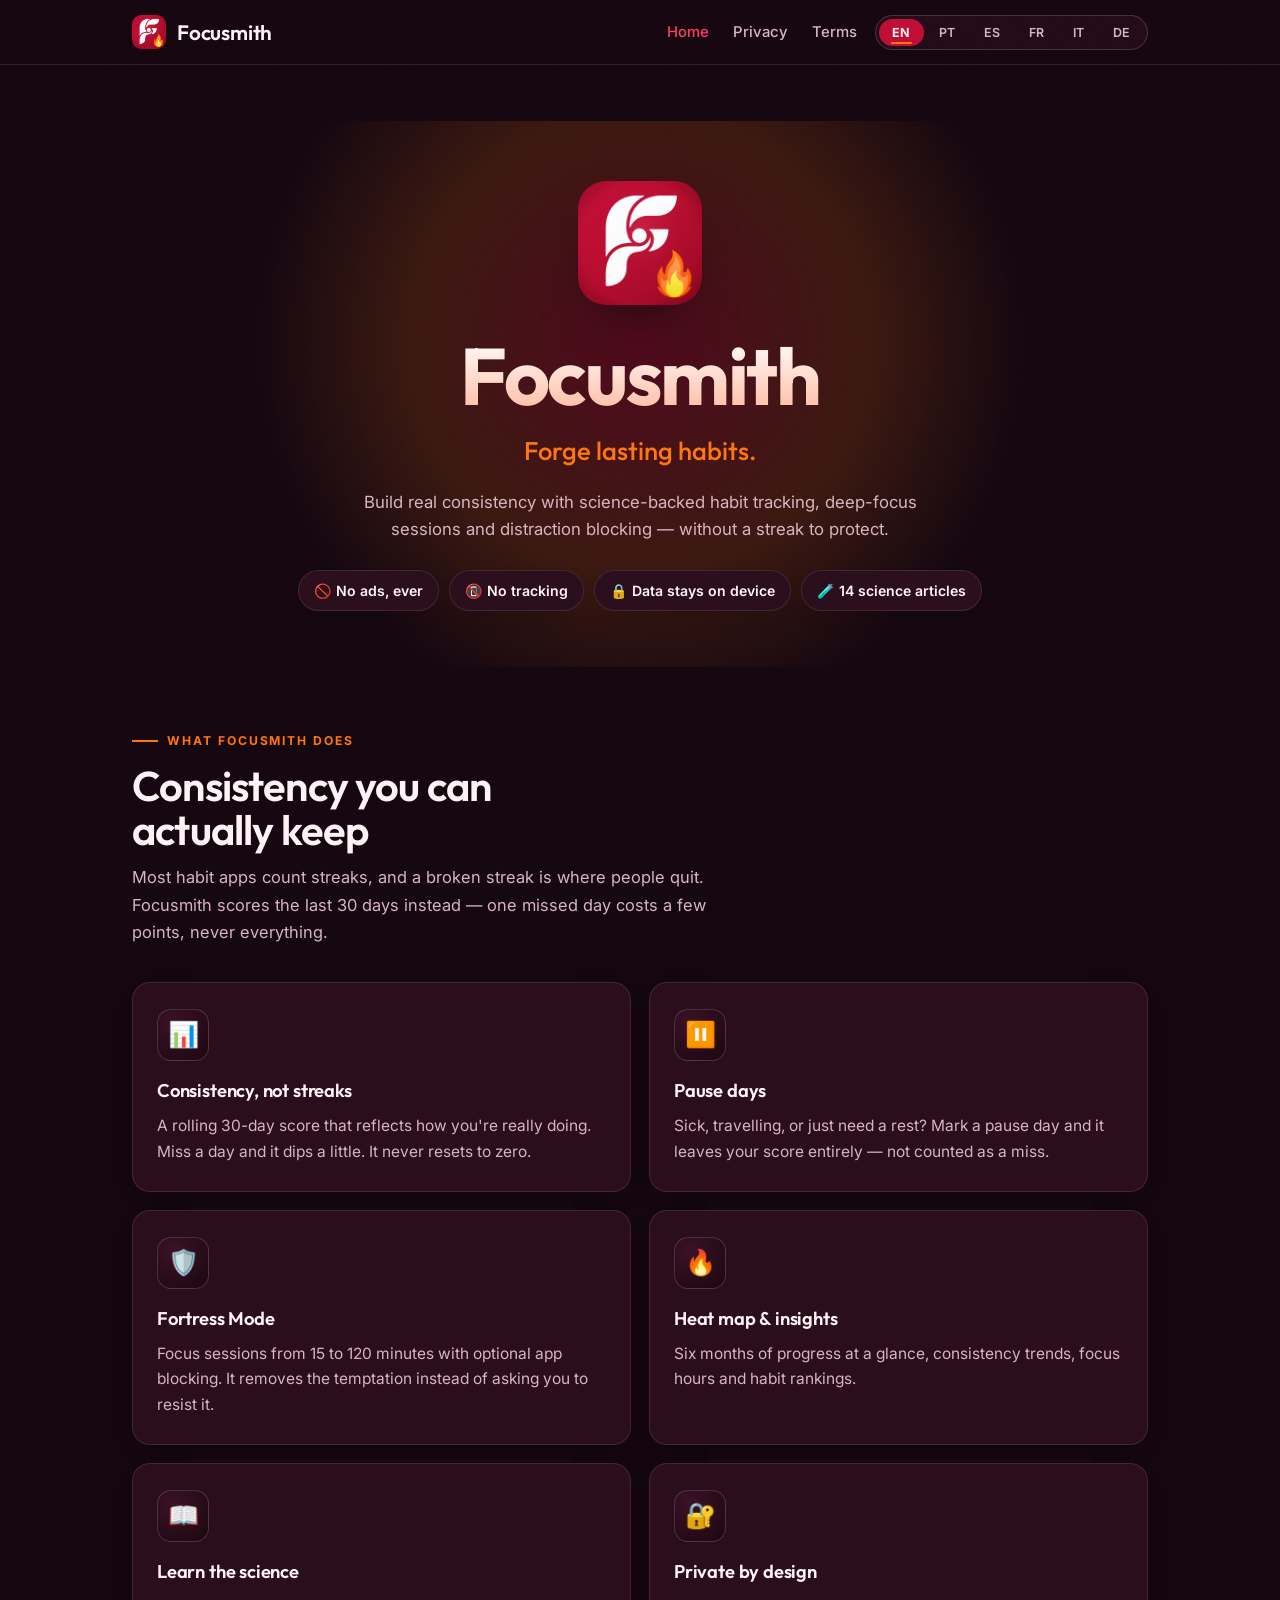
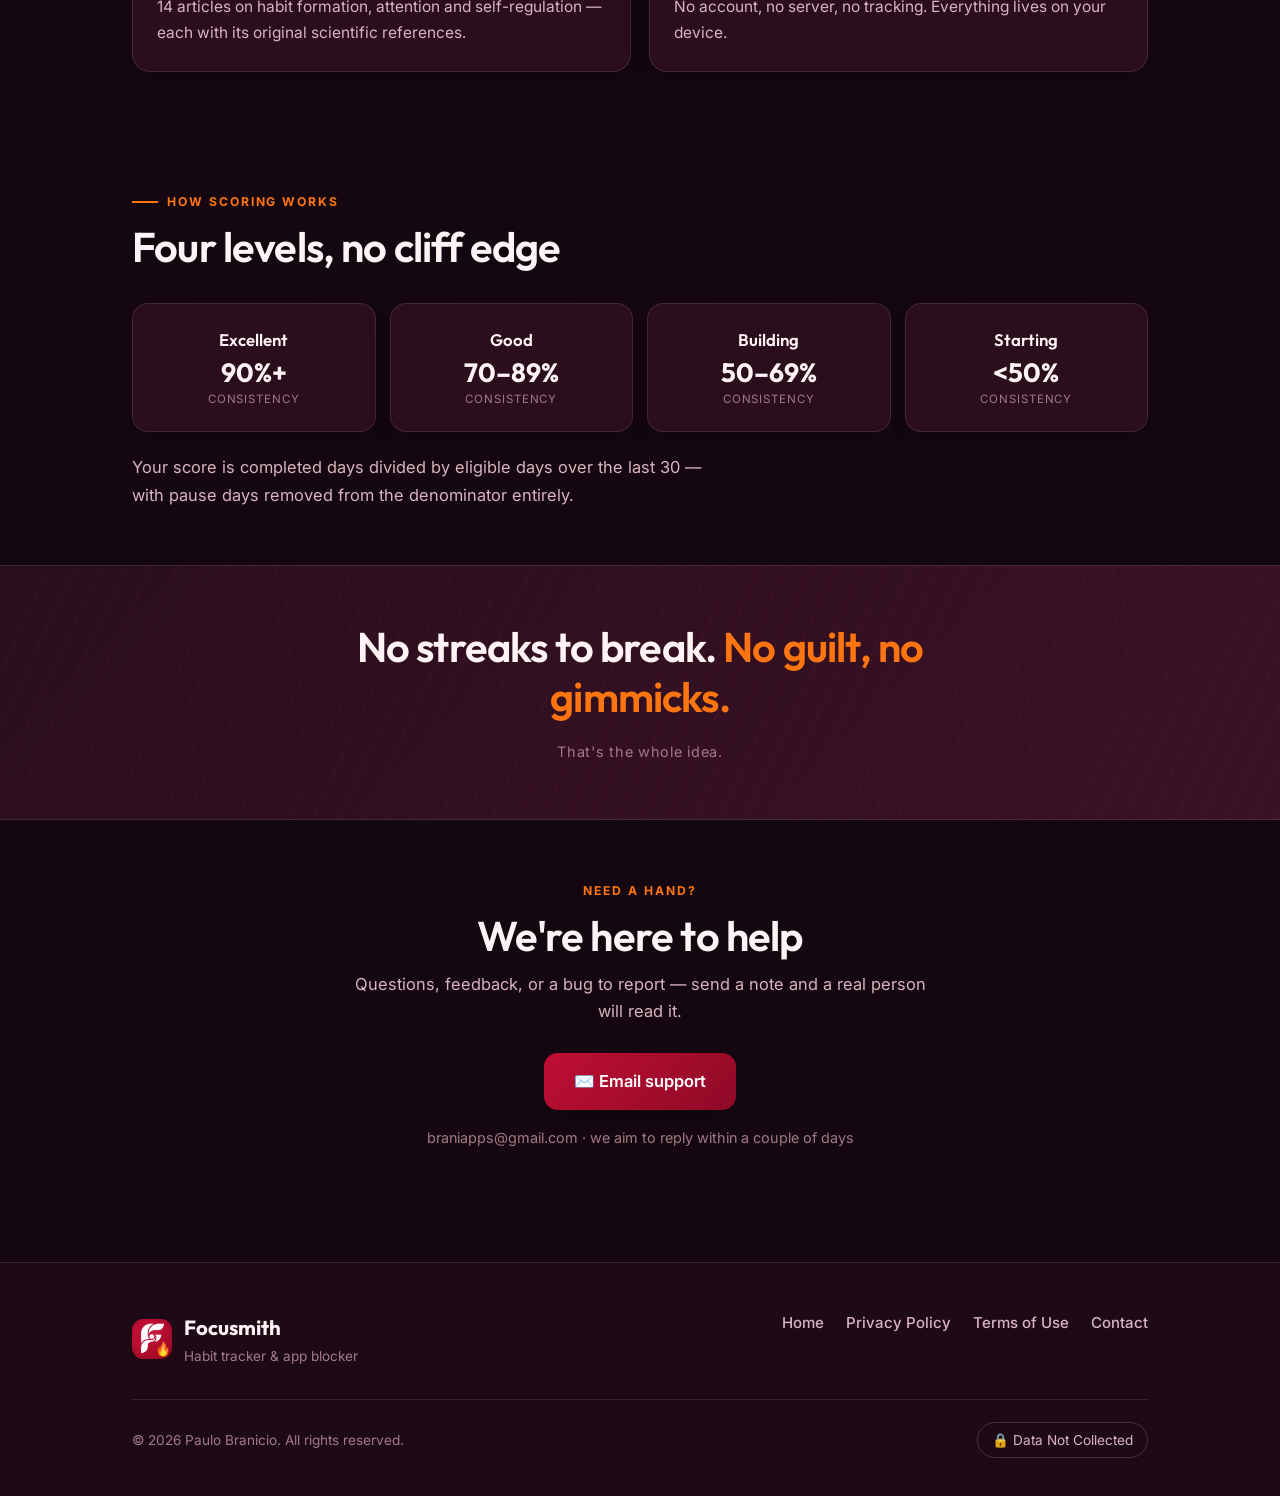
==== commit 9c041d51: "Add German to every page Each page gains a DE tab and a full German section (du), reachable as #deut" ====
--- a/index.html
+++ b/index.html
@@ -14,16 +14,16 @@
 </head>
 <body>
 
-<a class="skip-link" href="#top" data-i18n-en="Skip to content" data-i18n-pt="Ir para o conteúdo" data-i18n-es="Ir al contenido" data-i18n-fr="Aller au contenu" data-i18n-it="Vai al contenuto">Skip to content</a>
+<a class="skip-link" href="#top" data-i18n-en="Skip to content" data-i18n-pt="Ir para o conteúdo" data-i18n-es="Ir al contenido" data-i18n-fr="Aller au contenu" data-i18n-it="Vai al contenuto" data-i18n-de="Zum Inhalt springen">Skip to content</a>
 
 <header>
   <div class="nav">
     <a class="brand" href="index.html"><img src="app-icon.png" alt="Focusmith icon"><b>Focusmith</b></a>
     <div class="nav-right">
       <nav class="nav-links">
-        <a href="index.html" class="active" data-i18n-en="Home" data-i18n-pt="Início" data-i18n-es="Inicio" data-i18n-fr="Accueil" data-i18n-it="Home">Home</a>
-        <a href="privacy.html" data-i18n-en="Privacy" data-i18n-pt="Privacidade" data-i18n-es="Privacidad" data-i18n-fr="Confidentialité" data-i18n-it="Privacy">Privacy</a>
-        <a href="terms.html" data-i18n-en="Terms" data-i18n-pt="Termos" data-i18n-es="Términos" data-i18n-fr="Conditions" data-i18n-it="Termini">Terms</a>
+        <a href="index.html" class="active" data-i18n-en="Home" data-i18n-pt="Início" data-i18n-es="Inicio" data-i18n-fr="Accueil" data-i18n-it="Home" data-i18n-de="Start">Home</a>
+        <a href="privacy.html" data-i18n-en="Privacy" data-i18n-pt="Privacidade" data-i18n-es="Privacidad" data-i18n-fr="Confidentialité" data-i18n-it="Privacy" data-i18n-de="Datenschutz">Privacy</a>
+        <a href="terms.html" data-i18n-en="Terms" data-i18n-pt="Termos" data-i18n-es="Términos" data-i18n-fr="Conditions" data-i18n-it="Termini" data-i18n-de="Nutzungsbedingungen">Terms</a>
       </nav>
       <div class="langtabs" role="tablist" aria-label="Language">
         <button role="tab" class="langtab" data-lang-target="en" aria-label="English">EN</button>
@@ -31,6 +31,7 @@
         <button role="tab" class="langtab" data-lang-target="es" aria-label="Español">ES</button>
         <button role="tab" class="langtab" data-lang-target="fr" aria-label="Français">FR</button>
         <button role="tab" class="langtab" data-lang-target="it" aria-label="Italiano">IT</button>
+        <button role="tab" class="langtab" data-lang-target="de" aria-label="Deutsch">DE</button>
       </div>
     </div>
   </div>
@@ -512,6 +513,101 @@
 
 </section>
 
+<section data-lang="de" id="deutsch" lang="de">
+
+<section class="hero">
+  <div class="wrap">
+    <img src="app-icon.png" alt="Focusmith" class="hero-icon">
+    <h1>Focusmith</h1>
+    <p class="lede">Schmiede Gewohnheiten, die bleiben.</p>
+    <p class="sub">Baue echte Konstanz auf: Verfolge deine Gewohnheiten wissenschaftlich fundiert, arbeite in Fokus-Sessions tief konzentriert und sperre Ablenkungen aus – ganz ohne Serie, die du schützen musst.</p>
+    <div class="chips">
+        <span class="chip">🚫 Niemals Werbung</span>
+        <span class="chip">📵 Kein Tracking</span>
+        <span class="chip">🔒 Daten bleiben auf dem Gerät</span>
+        <span class="chip">🧪 14 Wissenschaftsartikel</span>
+    </div>
+  </div>
+</section>
+
+<section>
+  <div class="wrap">
+    <span class="eyebrow">Was Focusmith kann</span>
+    <h2 class="sec-title">Konstanz, die du wirklich durchhältst</h2>
+    <p class="sec-intro">Die meisten Gewohnheits-Apps zählen Serien – und wenn eine Serie reißt, geben viele auf. Focusmith bewertet stattdessen die letzten 30 Tage: Ein verpasster Tag kostet ein paar Punkte, nie alles.</p>
+    <div class="grid">
+        <article class="feature">
+          <div class="badge">📊</div>
+          <h3>Konstanz statt Serien</h3>
+          <p>Ein gleitender 30-Tage-Konstanzwert, der zeigt, wie es bei dir wirklich läuft. Verpasst du einen Tag, sinkt er ein wenig. Auf null fällt er nie zurück.</p>
+        </article>
+
+        <article class="feature">
+          <div class="badge">⏸️</div>
+          <h3>Pausentage</h3>
+          <p>Krank, auf Reisen oder brauchst du einfach mal Ruhe? Markiere einen Pausentag – er fällt komplett aus deinem Wert heraus und zählt nicht als verpasster Tag.</p>
+        </article>
+
+        <article class="feature">
+          <div class="badge">🛡️</div>
+          <h3>Festungsmodus</h3>
+          <p>Fokus-Sessions von 15 bis 120 Minuten mit optionaler App-Sperre. Er beseitigt die Versuchung, statt von dir zu verlangen, ihr zu widerstehen.</p>
+        </article>
+
+        <article class="feature">
+          <div class="badge">🔥</div>
+          <h3>Heatmap und Statistik</h3>
+          <p>Sechs Monate Fortschritt auf einen Blick, der Verlauf deiner Konstanz, Fokusstunden und eine Rangliste deiner Gewohnheiten.</p>
+        </article>
+
+        <article class="feature">
+          <div class="badge">📖</div>
+          <h3>Die Wissenschaft dahinter</h3>
+          <p>14 Artikel über Gewohnheitsbildung, Aufmerksamkeit und Selbstregulation – jeweils mit den wissenschaftlichen Originalquellen.</p>
+        </article>
+
+        <article class="feature">
+          <div class="badge">🔐</div>
+          <h3>Privat von Grund auf</h3>
+          <p>Kein Konto, kein Server, kein Tracking. Alles bleibt auf deinem Gerät.</p>
+        </article>
+    </div>
+  </div>
+</section>
+
+<section>
+  <div class="wrap">
+    <span class="eyebrow">So funktioniert die Bewertung</span>
+    <h2 class="sec-title">Vier Stufen, kein Absturz</h2>
+    <div class="levels">
+        <div class="lvl"><div class="nm">Ausgezeichnet</div><div class="rg">ab 90 %</div><div class="un">Konstanz</div></div>
+        <div class="lvl"><div class="nm">Gut</div><div class="rg">70–89 %</div><div class="un">Konstanz</div></div>
+        <div class="lvl"><div class="nm">Im Aufbau</div><div class="rg">50–69 %</div><div class="un">Konstanz</div></div>
+        <div class="lvl"><div class="nm">Am Anfang</div><div class="rg">&lt;50 %</div><div class="un">Konstanz</div></div>
+    </div>
+    <p class="sec-intro" style="margin-top:22px">Dein Wert ist die Zahl der erledigten Tage geteilt durch die berücksichtigten Tage der letzten 30 – Pausentage fallen dabei komplett aus dem Nenner heraus.</p>
+  </div>
+</section>
+
+<section class="band">
+  <div class="wrap">
+    <p class="q">Keine Serie, die reißen kann. <em>Kein schlechtes Gewissen, kein Schnickschnack.</em></p>
+    <small>Genau darum geht’s.</small>
+  </div>
+</section>
+
+<section class="support">
+  <div class="wrap">
+    <span class="eyebrow">Brauchst du Hilfe?</span>
+    <h2 class="sec-title">Wir helfen dir gern</h2>
+    <p class="sec-intro">Fragen, Feedback oder ein Fehler, den du melden möchtest? Schreib uns – ein echter Mensch liest deine Nachricht.</p>
+    <a class="cta" href="mailto:braniapps@gmail.com">✉️ E-Mail an den Support</a>
+    <p class="respond">braniapps@gmail.com · wir bemühen uns, innerhalb von zwei, drei Tagen zu antworten</p>
+  </div>
+</section>
+
+</section>
+
 </main>
 
 <footer>
@@ -521,19 +617,19 @@
         <img src="app-icon.png" alt="Focusmith icon">
         <div>
           <b>Focusmith</b>
-          <span data-i18n-en="Habit tracker &amp; app blocker" data-i18n-pt="Rastreador de hábitos e bloqueador de apps" data-i18n-es="Seguimiento de hábitos y bloqueo de apps" data-i18n-fr="Suivi d’habitudes et blocage d’apps" data-i18n-it="Tracker di abitudini e blocco delle app">Habit tracker &amp; app blocker</span>
+          <span data-i18n-en="Habit tracker &amp; app blocker" data-i18n-pt="Rastreador de hábitos e bloqueador de apps" data-i18n-es="Seguimiento de hábitos y bloqueo de apps" data-i18n-fr="Suivi d’habitudes et blocage d’apps" data-i18n-it="Tracker di abitudini e blocco delle app" data-i18n-de="Habit-Tracker und App-Sperre">Habit tracker &amp; app blocker</span>
         </div>
       </div>
       <nav class="foot-links">
-        <a href="index.html" data-i18n-en="Home" data-i18n-pt="Início" data-i18n-es="Inicio" data-i18n-fr="Accueil" data-i18n-it="Home">Home</a>
-        <a href="privacy.html" data-i18n-en="Privacy Policy" data-i18n-pt="Política de Privacidade" data-i18n-es="Política de Privacidad" data-i18n-fr="Politique de confidentialité" data-i18n-it="Informativa sulla privacy">Privacy Policy</a>
-        <a href="terms.html" data-i18n-en="Terms of Use" data-i18n-pt="Termos de Uso" data-i18n-es="Términos de Uso" data-i18n-fr="Conditions d’utilisation" data-i18n-it="Termini di utilizzo">Terms of Use</a>
-        <a href="mailto:braniapps@gmail.com" data-i18n-en="Contact" data-i18n-pt="Contato" data-i18n-es="Contacto" data-i18n-fr="Contact" data-i18n-it="Contatti">Contact</a>
+        <a href="index.html" data-i18n-en="Home" data-i18n-pt="Início" data-i18n-es="Inicio" data-i18n-fr="Accueil" data-i18n-it="Home" data-i18n-de="Start">Home</a>
+        <a href="privacy.html" data-i18n-en="Privacy Policy" data-i18n-pt="Política de Privacidade" data-i18n-es="Política de Privacidad" data-i18n-fr="Politique de confidentialité" data-i18n-it="Informativa sulla privacy" data-i18n-de="Datenschutzerklärung">Privacy Policy</a>
+        <a href="terms.html" data-i18n-en="Terms of Use" data-i18n-pt="Termos de Uso" data-i18n-es="Términos de Uso" data-i18n-fr="Conditions d’utilisation" data-i18n-it="Termini di utilizzo" data-i18n-de="Nutzungsbedingungen">Terms of Use</a>
+        <a href="mailto:braniapps@gmail.com" data-i18n-en="Contact" data-i18n-pt="Contato" data-i18n-es="Contacto" data-i18n-fr="Contact" data-i18n-it="Contatti" data-i18n-de="Kontakt">Contact</a>
       </nav>
     </div>
     <div class="foot-bottom">
-      <span data-i18n-en="&copy; 2026 Paulo Branicio. All rights reserved." data-i18n-pt="&copy; 2026 Paulo Branicio. Todos os direitos reservados." data-i18n-es="&copy; 2026 Paulo Branicio. Todos los derechos reservados." data-i18n-fr="© 2026 Paulo Branicio. Tous droits réservés." data-i18n-it="© 2026 Paulo Branicio. Tutti i diritti riservati.">&copy; 2026 Paulo Branicio. All rights reserved.</span>
-      <span class="privacy-badge" data-i18n-en="🔒 Data Not Collected" data-i18n-pt="🔒 Nenhum dado coletado" data-i18n-es="🔒 No se recopilan datos" data-i18n-fr="🔒 Données non collectées" data-i18n-it="🔒 Nessun dato raccolto">&#128274; Data Not Collected</span>
+      <span data-i18n-en="&copy; 2026 Paulo Branicio. All rights reserved." data-i18n-pt="&copy; 2026 Paulo Branicio. Todos os direitos reservados." data-i18n-es="&copy; 2026 Paulo Branicio. Todos los derechos reservados." data-i18n-fr="© 2026 Paulo Branicio. Tous droits réservés." data-i18n-it="© 2026 Paulo Branicio. Tutti i diritti riservati." data-i18n-de="© 2026 Paulo Branicio. Alle Rechte vorbehalten.">&copy; 2026 Paulo Branicio. All rights reserved.</span>
+      <span class="privacy-badge" data-i18n-en="🔒 Data Not Collected" data-i18n-pt="🔒 Nenhum dado coletado" data-i18n-es="🔒 No se recopilan datos" data-i18n-fr="🔒 Données non collectées" data-i18n-it="🔒 Nessun dato raccolto" data-i18n-de="🔒 Keine Daten erfasst">&#128274; Data Not Collected</span>
     </div>
   </div>
 </footer>
--- a/styles.css
+++ b/styles.css
@@ -55,7 +55,9 @@
   .nav-links{display:flex;gap:24px;font-size:.93rem;font-weight:500}
   .nav-links a{text-decoration:none;color:var(--ink-soft);transition:color .2s}
   .nav-links a:hover,.nav-links a.active{color:var(--crimson-lift)}
-  @media(max-width:680px){
+  /* Hide the text links (the footer repeats them) before the longest label set —
+     German, „Start · Datenschutz · Nutzungsbedingungen“ — plus six tabs needs ~790px. */
+  @media(max-width:800px){
     .nav-links{display:none}
     .nav{height:auto;padding-top:10px;padding-bottom:10px}
   }
@@ -265,6 +267,14 @@
     border-radius:2px;background:var(--flame);
   }
   .langtabs [role="tab"]:focus-visible{outline:2px solid var(--flame);outline-offset:2px}
+  /* Six tabs plus the brand overflow a phone-width header at desktop spacing. */
+  @media(max-width:480px){
+    .nav{padding-left:16px;padding-right:16px}
+    .langtabs [role="tab"]{padding:6px}
+  }
+  @media(max-width:374px){
+    .brand b{display:none}
+  }
 
   .skip-link{
     position:absolute;left:-9999px;top:0;z-index:100;
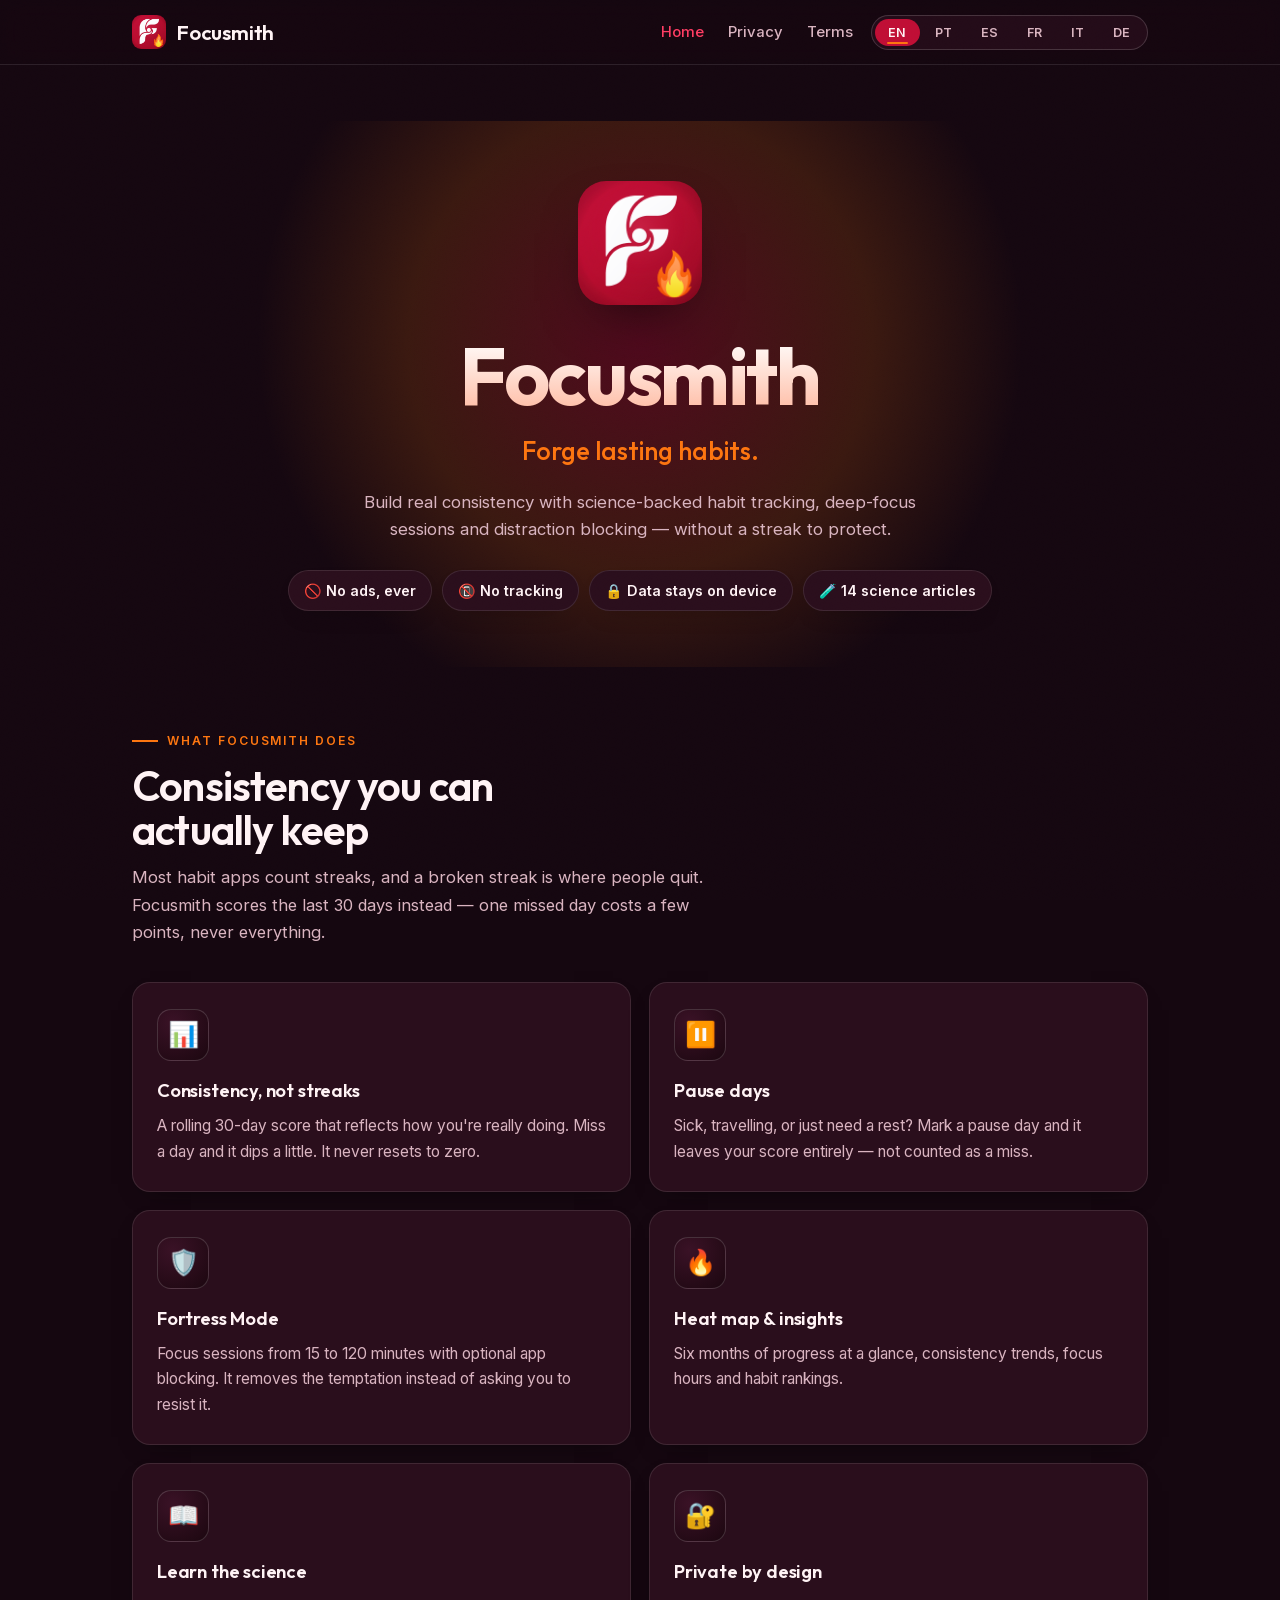
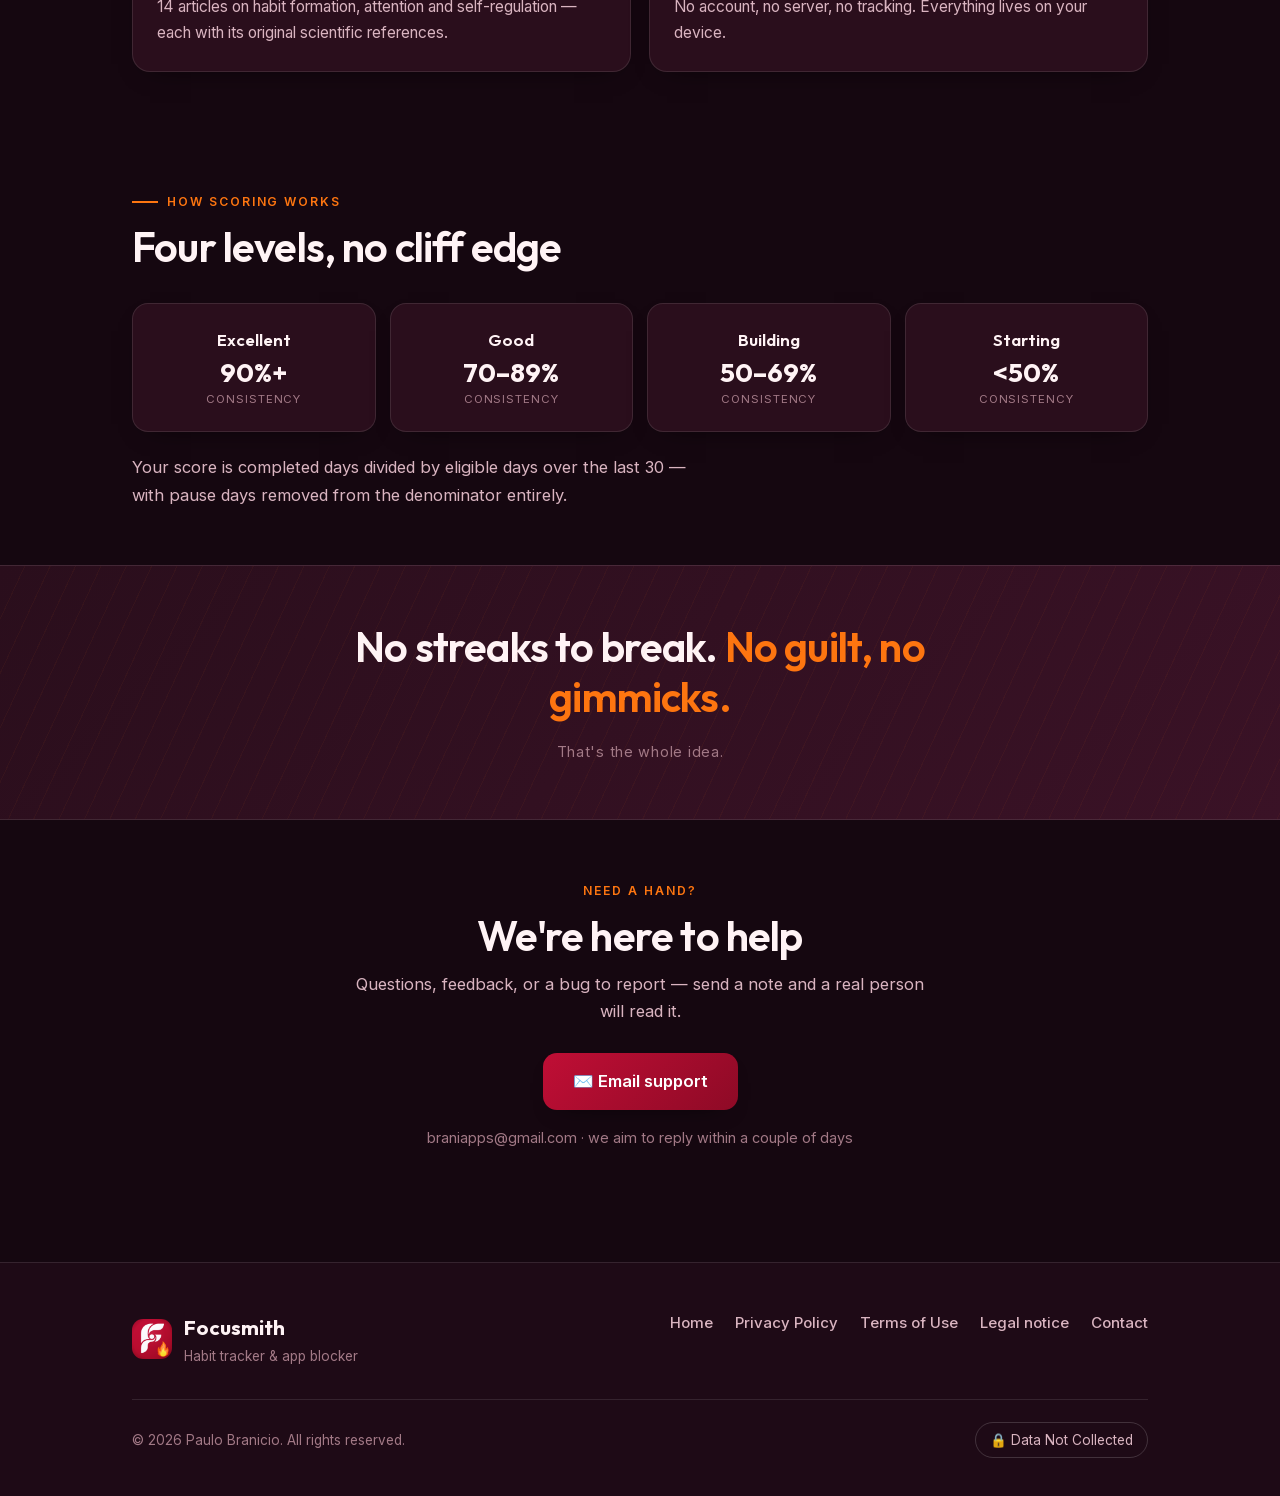
==== commit bd6d5d49: "legal: Impressum, named data controller, EU consumer terms; self-hosted fonts Co-Authored-By: Claude" ====
--- a/index.html
+++ b/index.html
@@ -6,9 +6,7 @@
 <title>Focusmith — Habit Tracker &amp; App Blocker | Support</title>
 <meta name="description" content="Focusmith support. Build lasting habits with rolling 30-day consistency scores, Fortress Mode focus sessions and app blocking. No ads, no tracking, data stays on device.">
 <link rel="icon" href="app-icon.png">
-<link rel="preconnect" href="https://fonts.googleapis.com">
-<link rel="preconnect" href="https://fonts.gstatic.com" crossorigin>
-<link href="https://fonts.googleapis.com/css2?family=Outfit:wght@400;500;600;700&family=Inter:wght@400;500;600&display=swap" rel="stylesheet">
+<link rel="stylesheet" href="fonts/fonts.css">
 <link rel="stylesheet" href="styles.css">
 <script src="site.js" defer></script>
 </head>
@@ -624,6 +622,7 @@
         <a href="index.html" data-i18n-en="Home" data-i18n-pt="Início" data-i18n-es="Inicio" data-i18n-fr="Accueil" data-i18n-it="Home" data-i18n-de="Start">Home</a>
         <a href="privacy.html" data-i18n-en="Privacy Policy" data-i18n-pt="Política de Privacidade" data-i18n-es="Política de Privacidad" data-i18n-fr="Politique de confidentialité" data-i18n-it="Informativa sulla privacy" data-i18n-de="Datenschutzerklärung">Privacy Policy</a>
         <a href="terms.html" data-i18n-en="Terms of Use" data-i18n-pt="Termos de Uso" data-i18n-es="Términos de Uso" data-i18n-fr="Conditions d’utilisation" data-i18n-it="Termini di utilizzo" data-i18n-de="Nutzungsbedingungen">Terms of Use</a>
+        <a href="impressum.html" data-i18n-en="Legal notice" data-i18n-pt="Aviso legal" data-i18n-es="Aviso legal" data-i18n-fr="Mentions légales" data-i18n-it="Note legali" data-i18n-de="Impressum">Legal notice</a>
         <a href="mailto:braniapps@gmail.com" data-i18n-en="Contact" data-i18n-pt="Contato" data-i18n-es="Contacto" data-i18n-fr="Contact" data-i18n-it="Contatti" data-i18n-de="Kontakt">Contact</a>
       </nav>
     </div>
--- a/fonts/fonts.css
+++ b/fonts/fonts.css
@@ -0,0 +1,142 @@
+/* Self-hosted Google Fonts (SIL Open Font License 1.1, see LICENSES.txt).
+   Served from this site so no visitor data goes to a third party. Generated by selfhost_fonts.py. */
+
+/* Inter — latin-ext */
+@font-face {
+  font-family: 'Inter';
+  font-style: normal;
+  font-weight: 400;
+  font-display: swap;
+  src: url(Inter-normal-latin-ext-367ba69a.woff2) format('woff2');
+  unicode-range: U+0100-02BA, U+02BD-02C5, U+02C7-02CC, U+02CE-02D7, U+02DD-02FF, U+0304, U+0308, U+0329, U+1D00-1DBF, U+1E00-1E9F, U+1EF2-1EFF, U+2020, U+20A0-20AB, U+20AD-20C4, U+2113, U+2C60-2C7F, U+A720-A7FF;
+}
+
+/* Inter — latin */
+@font-face {
+  font-family: 'Inter';
+  font-style: normal;
+  font-weight: 400;
+  font-display: swap;
+  src: url(Inter-normal-latin-bec94a4d.woff2) format('woff2');
+  unicode-range: U+0000-00FF, U+0131, U+0152-0153, U+02BB-02BC, U+02C6, U+02DA, U+02DC, U+0304, U+0308, U+0329, U+2000-206F, U+20AC, U+2122, U+2191, U+2193, U+2212, U+2215, U+FEFF, U+FFFD;
+}
+
+/* Inter — latin-ext */
+@font-face {
+  font-family: 'Inter';
+  font-style: normal;
+  font-weight: 500;
+  font-display: swap;
+  src: url(Inter-normal-latin-ext-367ba69a.woff2) format('woff2');
+  unicode-range: U+0100-02BA, U+02BD-02C5, U+02C7-02CC, U+02CE-02D7, U+02DD-02FF, U+0304, U+0308, U+0329, U+1D00-1DBF, U+1E00-1E9F, U+1EF2-1EFF, U+2020, U+20A0-20AB, U+20AD-20C4, U+2113, U+2C60-2C7F, U+A720-A7FF;
+}
+
+/* Inter — latin */
+@font-face {
+  font-family: 'Inter';
+  font-style: normal;
+  font-weight: 500;
+  font-display: swap;
+  src: url(Inter-normal-latin-bec94a4d.woff2) format('woff2');
+  unicode-range: U+0000-00FF, U+0131, U+0152-0153, U+02BB-02BC, U+02C6, U+02DA, U+02DC, U+0304, U+0308, U+0329, U+2000-206F, U+20AC, U+2122, U+2191, U+2193, U+2212, U+2215, U+FEFF, U+FFFD;
+}
+
+/* Inter — latin-ext */
+@font-face {
+  font-family: 'Inter';
+  font-style: normal;
+  font-weight: 600;
+  font-display: swap;
+  src: url(Inter-normal-latin-ext-367ba69a.woff2) format('woff2');
+  unicode-range: U+0100-02BA, U+02BD-02C5, U+02C7-02CC, U+02CE-02D7, U+02DD-02FF, U+0304, U+0308, U+0329, U+1D00-1DBF, U+1E00-1E9F, U+1EF2-1EFF, U+2020, U+20A0-20AB, U+20AD-20C4, U+2113, U+2C60-2C7F, U+A720-A7FF;
+}
+
+/* Inter — latin */
+@font-face {
+  font-family: 'Inter';
+  font-style: normal;
+  font-weight: 600;
+  font-display: swap;
+  src: url(Inter-normal-latin-bec94a4d.woff2) format('woff2');
+  unicode-range: U+0000-00FF, U+0131, U+0152-0153, U+02BB-02BC, U+02C6, U+02DA, U+02DC, U+0304, U+0308, U+0329, U+2000-206F, U+20AC, U+2122, U+2191, U+2193, U+2212, U+2215, U+FEFF, U+FFFD;
+}
+
+/* Outfit — latin-ext */
+@font-face {
+  font-family: 'Outfit';
+  font-style: normal;
+  font-weight: 400;
+  font-display: swap;
+  src: url(Outfit-normal-latin-ext-74499760.woff2) format('woff2');
+  unicode-range: U+0100-02BA, U+02BD-02C5, U+02C7-02CC, U+02CE-02D7, U+02DD-02FF, U+0304, U+0308, U+0329, U+1D00-1DBF, U+1E00-1E9F, U+1EF2-1EFF, U+2020, U+20A0-20AB, U+20AD-20C4, U+2113, U+2C60-2C7F, U+A720-A7FF;
+}
+
+/* Outfit — latin */
+@font-face {
+  font-family: 'Outfit';
+  font-style: normal;
+  font-weight: 400;
+  font-display: swap;
+  src: url(Outfit-normal-latin-ebadd8b7.woff2) format('woff2');
+  unicode-range: U+0000-00FF, U+0131, U+0152-0153, U+02BB-02BC, U+02C6, U+02DA, U+02DC, U+0304, U+0308, U+0329, U+2000-206F, U+20AC, U+2122, U+2191, U+2193, U+2212, U+2215, U+FEFF, U+FFFD;
+}
+
+/* Outfit — latin-ext */
+@font-face {
+  font-family: 'Outfit';
+  font-style: normal;
+  font-weight: 500;
+  font-display: swap;
+  src: url(Outfit-normal-latin-ext-74499760.woff2) format('woff2');
+  unicode-range: U+0100-02BA, U+02BD-02C5, U+02C7-02CC, U+02CE-02D7, U+02DD-02FF, U+0304, U+0308, U+0329, U+1D00-1DBF, U+1E00-1E9F, U+1EF2-1EFF, U+2020, U+20A0-20AB, U+20AD-20C4, U+2113, U+2C60-2C7F, U+A720-A7FF;
+}
+
+/* Outfit — latin */
+@font-face {
+  font-family: 'Outfit';
+  font-style: normal;
+  font-weight: 500;
+  font-display: swap;
+  src: url(Outfit-normal-latin-ebadd8b7.woff2) format('woff2');
+  unicode-range: U+0000-00FF, U+0131, U+0152-0153, U+02BB-02BC, U+02C6, U+02DA, U+02DC, U+0304, U+0308, U+0329, U+2000-206F, U+20AC, U+2122, U+2191, U+2193, U+2212, U+2215, U+FEFF, U+FFFD;
+}
+
+/* Outfit — latin-ext */
+@font-face {
+  font-family: 'Outfit';
+  font-style: normal;
+  font-weight: 600;
+  font-display: swap;
+  src: url(Outfit-normal-latin-ext-74499760.woff2) format('woff2');
+  unicode-range: U+0100-02BA, U+02BD-02C5, U+02C7-02CC, U+02CE-02D7, U+02DD-02FF, U+0304, U+0308, U+0329, U+1D00-1DBF, U+1E00-1E9F, U+1EF2-1EFF, U+2020, U+20A0-20AB, U+20AD-20C4, U+2113, U+2C60-2C7F, U+A720-A7FF;
+}
+
+/* Outfit — latin */
+@font-face {
+  font-family: 'Outfit';
+  font-style: normal;
+  font-weight: 600;
+  font-display: swap;
+  src: url(Outfit-normal-latin-ebadd8b7.woff2) format('woff2');
+  unicode-range: U+0000-00FF, U+0131, U+0152-0153, U+02BB-02BC, U+02C6, U+02DA, U+02DC, U+0304, U+0308, U+0329, U+2000-206F, U+20AC, U+2122, U+2191, U+2193, U+2212, U+2215, U+FEFF, U+FFFD;
+}
+
+/* Outfit — latin-ext */
+@font-face {
+  font-family: 'Outfit';
+  font-style: normal;
+  font-weight: 700;
+  font-display: swap;
+  src: url(Outfit-normal-latin-ext-74499760.woff2) format('woff2');
+  unicode-range: U+0100-02BA, U+02BD-02C5, U+02C7-02CC, U+02CE-02D7, U+02DD-02FF, U+0304, U+0308, U+0329, U+1D00-1DBF, U+1E00-1E9F, U+1EF2-1EFF, U+2020, U+20A0-20AB, U+20AD-20C4, U+2113, U+2C60-2C7F, U+A720-A7FF;
+}
+
+/* Outfit — latin */
+@font-face {
+  font-family: 'Outfit';
+  font-style: normal;
+  font-weight: 700;
+  font-display: swap;
+  src: url(Outfit-normal-latin-ebadd8b7.woff2) format('woff2');
+  unicode-range: U+0000-00FF, U+0131, U+0152-0153, U+02BB-02BC, U+02C6, U+02DA, U+02DC, U+0304, U+0308, U+0329, U+2000-206F, U+20AC, U+2122, U+2191, U+2193, U+2212, U+2215, U+FEFF, U+FFFD;
+}
--- a/styles.css
+++ b/styles.css
@@ -211,6 +211,11 @@
   .doc a{color:var(--crimson-lift);text-decoration:underline;text-underline-offset:2px;
     text-decoration-color:rgba(255,61,99,.50)}
   .doc a:hover{text-decoration-color:var(--crimson-lift)}
+  /* impressum.html: several languages stacked in one .doc, each opening with its own h1. */
+  .doc h1{font-family:var(--display);font-weight:700;letter-spacing:-.02em;line-height:1.1;
+    font-size:clamp(1.6rem,4vw,2.1rem);color:var(--ink);margin:0 0 14px}
+  .doc section{padding:0}
+  .doc section + section{margin-top:34px;padding-top:30px;border-top:1px solid var(--hair-2)}
   .callout{
     border-radius:14px;padding:20px 22px;margin:22px 0;
     border-left:4px solid var(--green);background:rgba(76,175,80,.10);
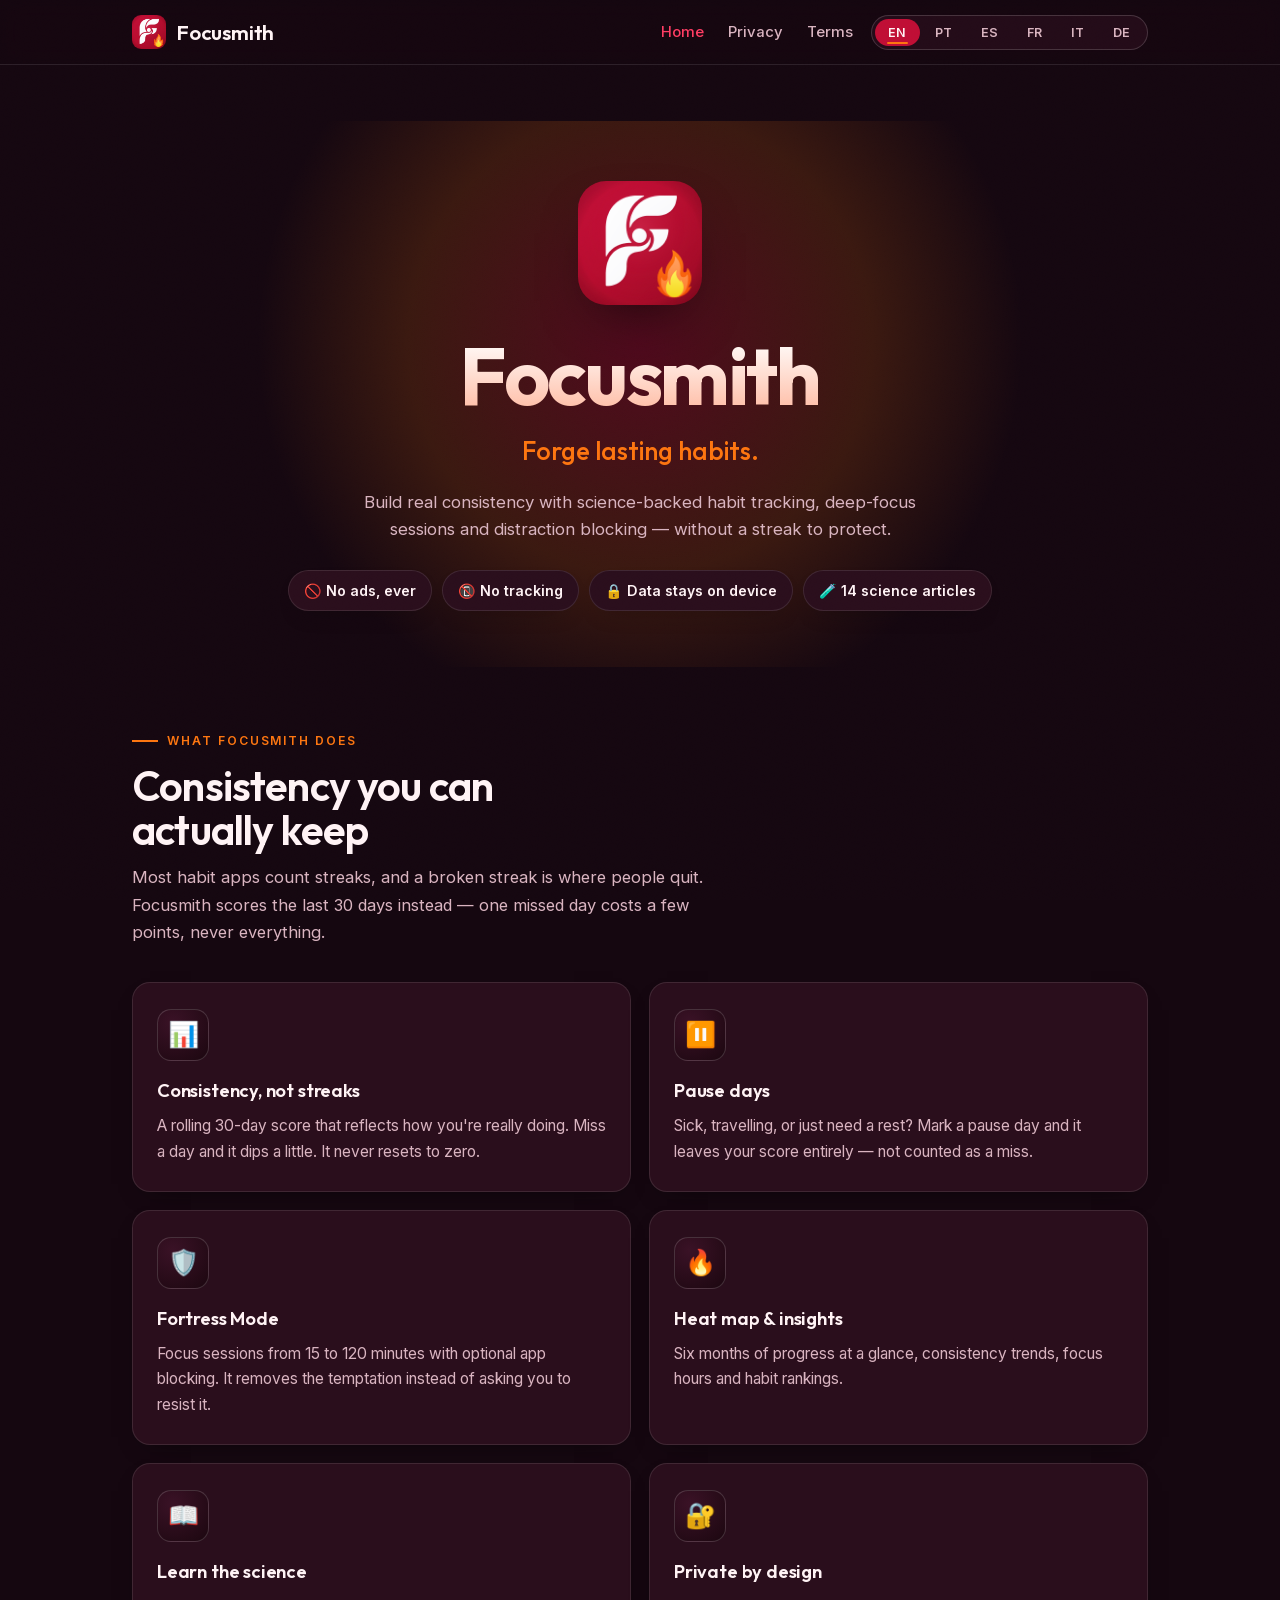
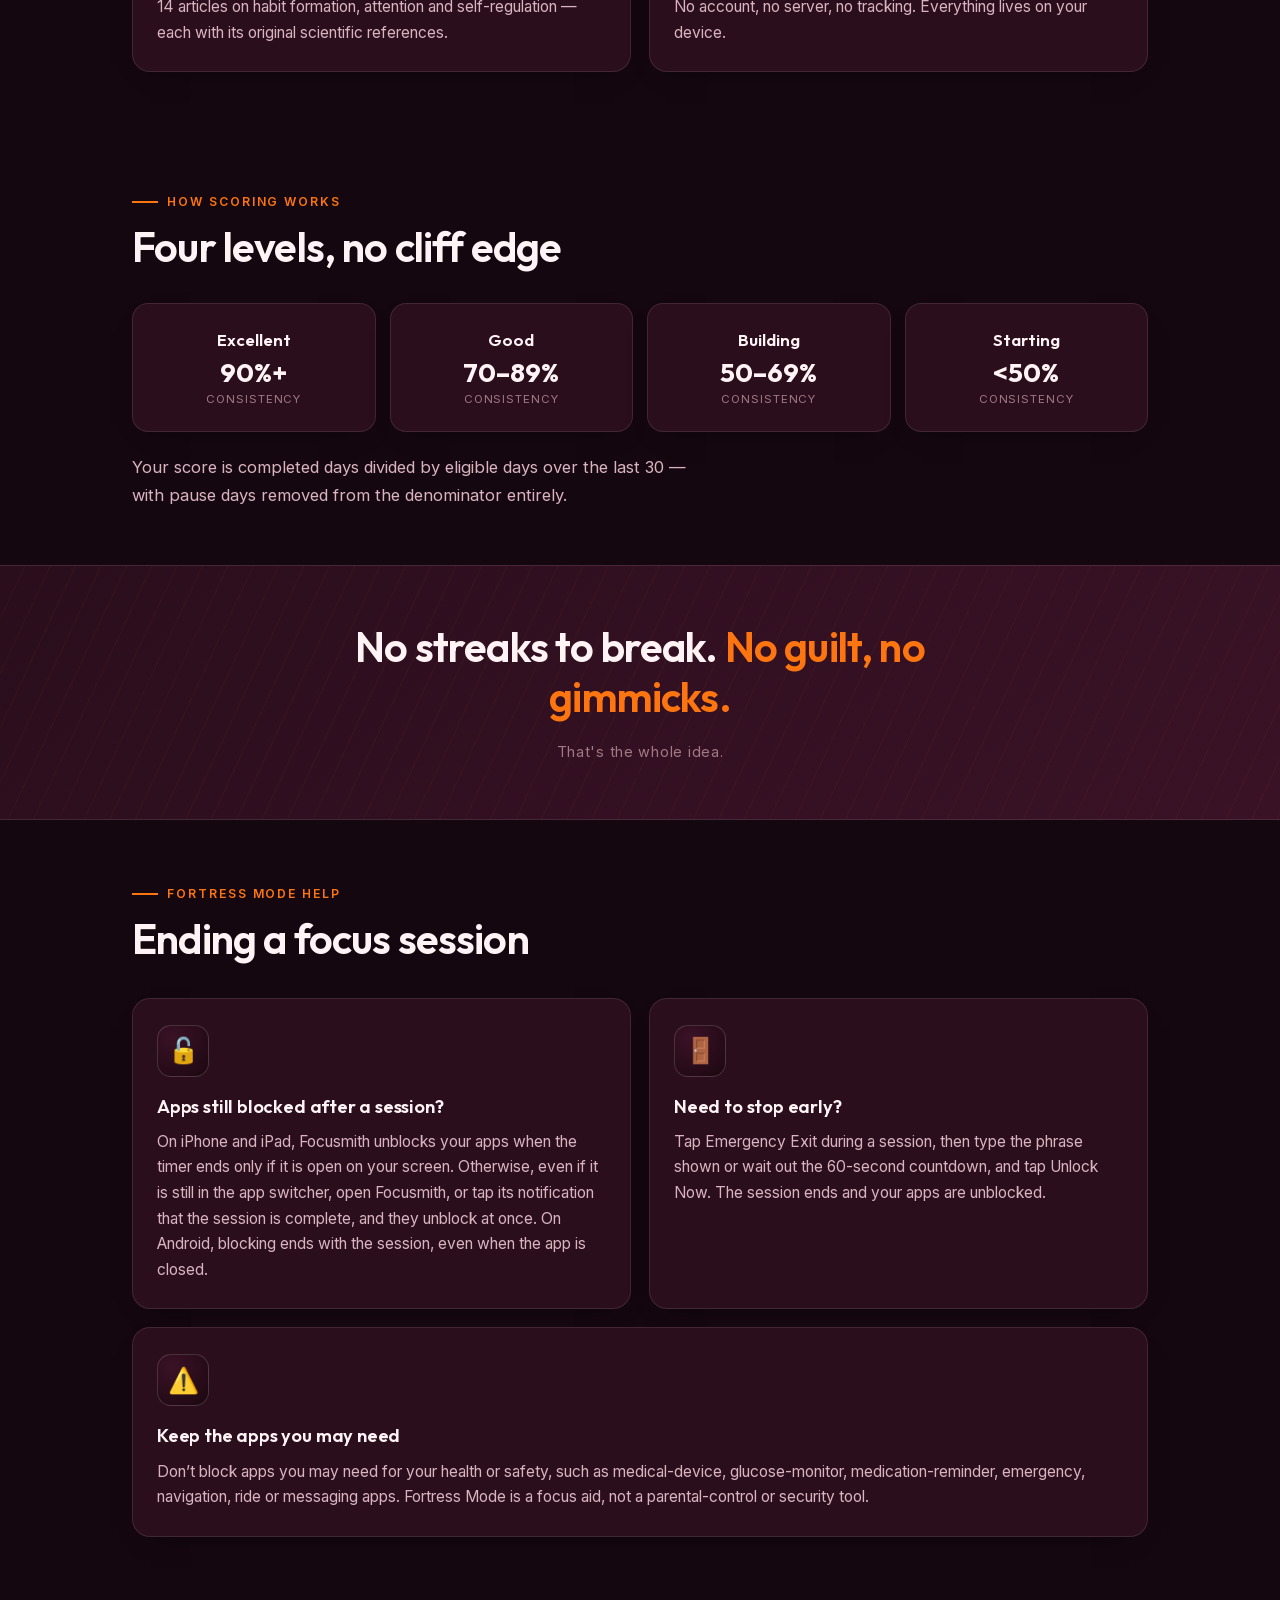
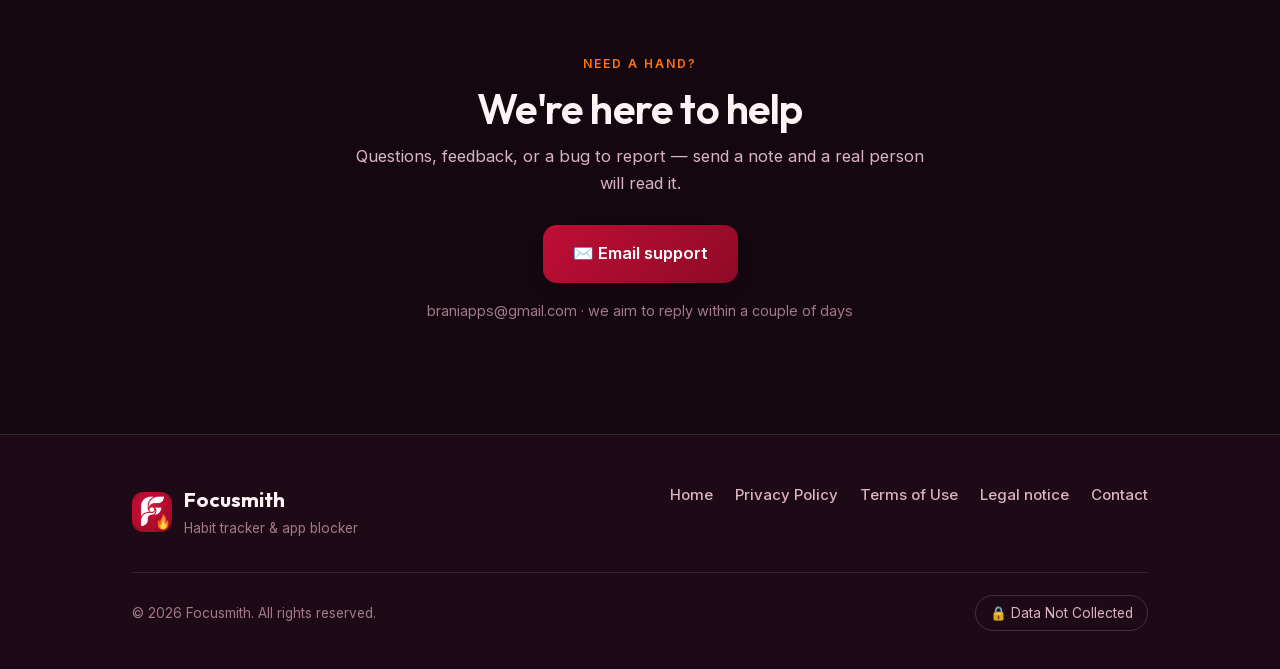
==== commit 20ed6f91: "legal: new Terms of Use, effective November 9, 2026; name only in the Impressum Terms of Use, all si" ====
--- a/index.html
+++ b/index.html
@@ -119,6 +119,32 @@
   </div>
 </section>
 
+<section>
+  <div class="wrap">
+    <span class="eyebrow">Fortress Mode help</span>
+    <h2 class="sec-title">Ending a focus session</h2>
+    <div class="grid">
+        <article class="feature">
+          <div class="badge">🔓</div>
+          <h3>Apps still blocked after a session?</h3>
+          <p>On iPhone and iPad, Focusmith unblocks your apps when the timer ends only if it is open on your screen. Otherwise, even if it is still in the app switcher, open Focusmith, or tap its notification that the session is complete, and they unblock at once. On Android, blocking ends with the session, even when the app is closed.</p>
+        </article>
+
+        <article class="feature">
+          <div class="badge">🚪</div>
+          <h3>Need to stop early?</h3>
+          <p>Tap Emergency Exit during a session, then type the phrase shown or wait out the 60-second countdown, and tap Unlock Now. The session ends and your apps are unblocked.</p>
+        </article>
+
+        <article class="feature wide">
+          <div class="badge">⚠️</div>
+          <h3>Keep the apps you may need</h3>
+          <p>Don’t block apps you may need for your health or safety, such as medical-device, glucose-monitor, medication-reminder, emergency, navigation, ride or messaging apps. Fortress Mode is a focus aid, not a parental-control or security tool.</p>
+        </article>
+    </div>
+  </div>
+</section>
+
 <section class="support">
   <div class="wrap">
     <span class="eyebrow">Need a hand?</span>
@@ -214,6 +240,32 @@
   </div>
 </section>
 
+<section>
+  <div class="wrap">
+    <span class="eyebrow">Ajuda do Modo Fortaleza</span>
+    <h2 class="sec-title">Como encerrar uma sessão de foco</h2>
+    <div class="grid">
+        <article class="feature">
+          <div class="badge">🔓</div>
+          <h3>Apps ainda bloqueados depois de uma sessão?</h3>
+          <p>No iPhone e no iPad, quando o timer termina, o Focusmith só desbloqueia seus apps se estiver aberto na sua tela. Caso contrário, mesmo que ele ainda esteja no Seletor de Apps, abra o Focusmith, ou toque na notificação dele de que a sessão foi concluída, e eles são desbloqueados imediatamente. No Android, o bloqueio termina junto com a sessão, mesmo com o app fechado.</p>
+        </article>
+
+        <article class="feature">
+          <div class="badge">🚪</div>
+          <h3>Precisa parar antes?</h3>
+          <p>Toque em Saída de emergência durante uma sessão, depois digite a frase exibida ou espere até o fim da contagem regressiva de 60 segundos e toque em Desbloquear agora. A sessão termina e seus apps são desbloqueados.</p>
+        </article>
+
+        <article class="feature wide">
+          <div class="badge">⚠️</div>
+          <h3>Deixe livres os apps de que você pode precisar</h3>
+          <p>Não bloqueie apps de que você possa precisar para sua saúde ou segurança, como apps de dispositivos médicos, de monitoramento de glicose, de lembretes de medicamentos, de emergência, de navegação, de transporte ou de mensagens. O Modo Fortaleza é um auxílio ao foco, não uma ferramenta de controle parental nem de segurança.</p>
+        </article>
+    </div>
+  </div>
+</section>
+
 <section class="support">
   <div class="wrap">
     <span class="eyebrow">Precisa de ajuda?</span>
@@ -309,6 +361,32 @@
   </div>
 </section>
 
+<section>
+  <div class="wrap">
+    <span class="eyebrow">Ayuda del Modo Fortaleza</span>
+    <h2 class="sec-title">Cómo terminar una sesión de enfoque</h2>
+    <div class="grid">
+        <article class="feature">
+          <div class="badge">🔓</div>
+          <h3>¿Tus apps siguen bloqueadas después de una sesión?</h3>
+          <p>En iPhone y iPad, Focusmith desbloquea tus apps cuando termina el temporizador solo si está abierto en tu pantalla. De lo contrario, aunque siga en el selector de apps, abre Focusmith, o toca su notificación de que la sesión se completó, y se desbloquean de inmediato. En Android, el bloqueo termina con la sesión, aunque la app esté cerrada.</p>
+        </article>
+
+        <article class="feature">
+          <div class="badge">🚪</div>
+          <h3>¿Necesitas terminar antes?</h3>
+          <p>Toca Salida de emergencia durante una sesión; luego escribe la frase que se muestra o espera a que termine la cuenta regresiva de 60 segundos, y toca Desbloquear ahora. La sesión termina y tus apps se desbloquean.</p>
+        </article>
+
+        <article class="feature wide">
+          <div class="badge">⚠️</div>
+          <h3>Deja libres las apps que puedas necesitar</h3>
+          <p>No bloquees apps que puedas necesitar para tu salud o tu seguridad, como apps de dispositivos médicos, monitores de glucosa, recordatorios de medicamentos, emergencias, navegación, transporte o mensajería. El Modo Fortaleza es una ayuda para el enfoque, no una herramienta de control parental ni de seguridad.</p>
+        </article>
+    </div>
+  </div>
+</section>
+
 <section class="support">
   <div class="wrap">
     <span class="eyebrow">¿Necesitas ayuda?</span>
@@ -404,6 +482,32 @@
   </div>
 </section>
 
+<section>
+  <div class="wrap">
+    <span class="eyebrow">Aide sur le Mode Forteresse</span>
+    <h2 class="sec-title">Mettre fin à une session de concentration</h2>
+    <div class="grid">
+        <article class="feature">
+          <div class="badge">🔓</div>
+          <h3>Des apps encore bloquées après une session ?</h3>
+          <p>Sur iPhone et iPad, Focusmith ne débloque vos apps à la fin du minuteur que s’il est ouvert à l’écran. Sinon, même s’il figure encore dans le sélecteur d’apps, ouvrez Focusmith, ou touchez sa notification indiquant que la session est terminée, et elles se débloquent aussitôt. Sur Android, le blocage prend fin avec la session, même lorsque l’app est fermée.</p>
+        </article>
+
+        <article class="feature">
+          <div class="badge">🚪</div>
+          <h3>Besoin d’arrêter avant la fin ?</h3>
+          <p>Touchez « Sortie de secours » pendant une session, puis saisissez la phrase affichée ou patientez jusqu’à la fin du compte à rebours de 60 secondes, et touchez « Déverrouiller maintenant ». La session prend fin et vos apps sont débloquées.</p>
+        </article>
+
+        <article class="feature wide">
+          <div class="badge">⚠️</div>
+          <h3>Gardez accessibles les apps dont vous pourriez avoir besoin</h3>
+          <p>Ne bloquez pas les apps dont vous pourriez avoir besoin pour votre santé ou votre sécurité, comme les apps de dispositifs médicaux, de surveillance de la glycémie, de rappel de médicaments, d’urgence, de navigation, de VTC ou de messagerie. Le Mode Forteresse est une aide à la concentration, et non un outil de contrôle parental ou de sécurité.</p>
+        </article>
+    </div>
+  </div>
+</section>
+
 <section class="support">
   <div class="wrap">
     <span class="eyebrow">Besoin d’un coup de main ?</span>
@@ -499,6 +603,32 @@
   </div>
 </section>
 
+<section>
+  <div class="wrap">
+    <span class="eyebrow">Guida alla Modalità Fortezza</span>
+    <h2 class="sec-title">Terminare una sessione di concentrazione</h2>
+    <div class="grid">
+        <article class="feature">
+          <div class="badge">🔓</div>
+          <h3>App ancora bloccate dopo una sessione?</h3>
+          <p>Su iPhone e iPad, Focusmith sblocca le tue app alla fine del timer solo se è aperta sullo schermo. Altrimenti, anche se è ancora nell’elenco applicazioni, apri Focusmith, oppure tocca la sua notifica che segnala che la sessione è completata, e le app vengono sbloccate subito. Su Android, il blocco termina con la sessione, anche quando l’app è chiusa.</p>
+        </article>
+
+        <article class="feature">
+          <div class="badge">🚪</div>
+          <h3>Devi interrompere prima?</h3>
+          <p>Durante una sessione, tocca Uscita di emergenza, poi digita la frase mostrata o attendi la fine del conto alla rovescia di 60 secondi, e tocca Sblocca ora. La sessione termina e le tue app vengono sbloccate.</p>
+        </article>
+
+        <article class="feature wide">
+          <div class="badge">⚠️</div>
+          <h3>Lascia libere le app che potrebbero servirti</h3>
+          <p>Non bloccare le app che potrebbero servirti per la tua salute o la tua sicurezza, come le app per dispositivi medici, monitoraggio della glicemia, promemoria dei farmaci, emergenze, navigazione, prenotazione di corse o messaggistica. La Modalità Fortezza è un aiuto alla concentrazione, non uno strumento di controllo parentale o di sicurezza.</p>
+        </article>
+    </div>
+  </div>
+</section>
+
 <section class="support">
   <div class="wrap">
     <span class="eyebrow">Ti serve una mano?</span>
@@ -591,6 +721,32 @@
   <div class="wrap">
     <p class="q">Keine Serie, die reißen kann. <em>Kein schlechtes Gewissen, kein Schnickschnack.</em></p>
     <small>Genau darum geht’s.</small>
+  </div>
+</section>
+
+<section>
+  <div class="wrap">
+    <span class="eyebrow">Hilfe zum Festungsmodus</span>
+    <h2 class="sec-title">Eine Fokus-Session beenden</h2>
+    <div class="grid">
+        <article class="feature">
+          <div class="badge">🔓</div>
+          <h3>Apps nach einer Session noch gesperrt?</h3>
+          <p>Auf iPhone und iPad entsperrt Focusmith deine Apps beim Ablauf des Timers nur, wenn die App auf deinem Bildschirm geöffnet ist. Andernfalls – auch wenn sie noch im App-Umschalter ist – öffne Focusmith oder tippe auf ihre Benachrichtigung, dass die Session abgeschlossen ist, dann werden deine Apps sofort entsperrt. Auf Android endet die Sperre mit der Session, auch wenn die App geschlossen ist.</p>
+        </article>
+
+        <article class="feature">
+          <div class="badge">🚪</div>
+          <h3>Musst du früher aufhören?</h3>
+          <p>Tippe während einer Session auf „Notausgang“, gib dann den angezeigten Satz ein oder warte den 60-Sekunden-Countdown ab und tippe auf „Jetzt entsperren“. Die Session endet, und deine Apps werden entsperrt.</p>
+        </article>
+
+        <article class="feature wide">
+          <div class="badge">⚠️</div>
+          <h3>Lass Apps frei, die du brauchen könntest</h3>
+          <p>Sperre keine Apps, die du für deine Gesundheit oder Sicherheit brauchen könntest, etwa Apps für Medizingeräte, Glukosemessung, Medikamentenerinnerungen, Notfälle, Navigation oder Fahrdienste sowie Messenger. Der Festungsmodus ist eine Fokushilfe, keine Kindersicherung und kein Sicherheitswerkzeug.</p>
+        </article>
+    </div>
   </div>
 </section>
 
@@ -627,7 +783,7 @@
       </nav>
     </div>
     <div class="foot-bottom">
-      <span data-i18n-en="&copy; 2026 Paulo Branicio. All rights reserved." data-i18n-pt="&copy; 2026 Paulo Branicio. Todos os direitos reservados." data-i18n-es="&copy; 2026 Paulo Branicio. Todos los derechos reservados." data-i18n-fr="© 2026 Paulo Branicio. Tous droits réservés." data-i18n-it="© 2026 Paulo Branicio. Tutti i diritti riservati." data-i18n-de="© 2026 Paulo Branicio. Alle Rechte vorbehalten.">&copy; 2026 Paulo Branicio. All rights reserved.</span>
+      <span data-i18n-en="&copy; 2026 Focusmith. All rights reserved." data-i18n-pt="&copy; 2026 Focusmith. Todos os direitos reservados." data-i18n-es="&copy; 2026 Focusmith. Todos los derechos reservados." data-i18n-fr="© 2026 Focusmith. Tous droits réservés." data-i18n-it="© 2026 Focusmith. Tutti i diritti riservati." data-i18n-de="© 2026 Focusmith. Alle Rechte vorbehalten.">&copy; 2026 Focusmith. All rights reserved.</span>
       <span class="privacy-badge" data-i18n-en="🔒 Data Not Collected" data-i18n-pt="🔒 Nenhum dado coletado" data-i18n-es="🔒 No se recopilan datos" data-i18n-fr="🔒 Données non collectées" data-i18n-it="🔒 Nessun dato raccolto" data-i18n-de="🔒 Keine Daten erfasst">&#128274; Data Not Collected</span>
     </div>
   </div>
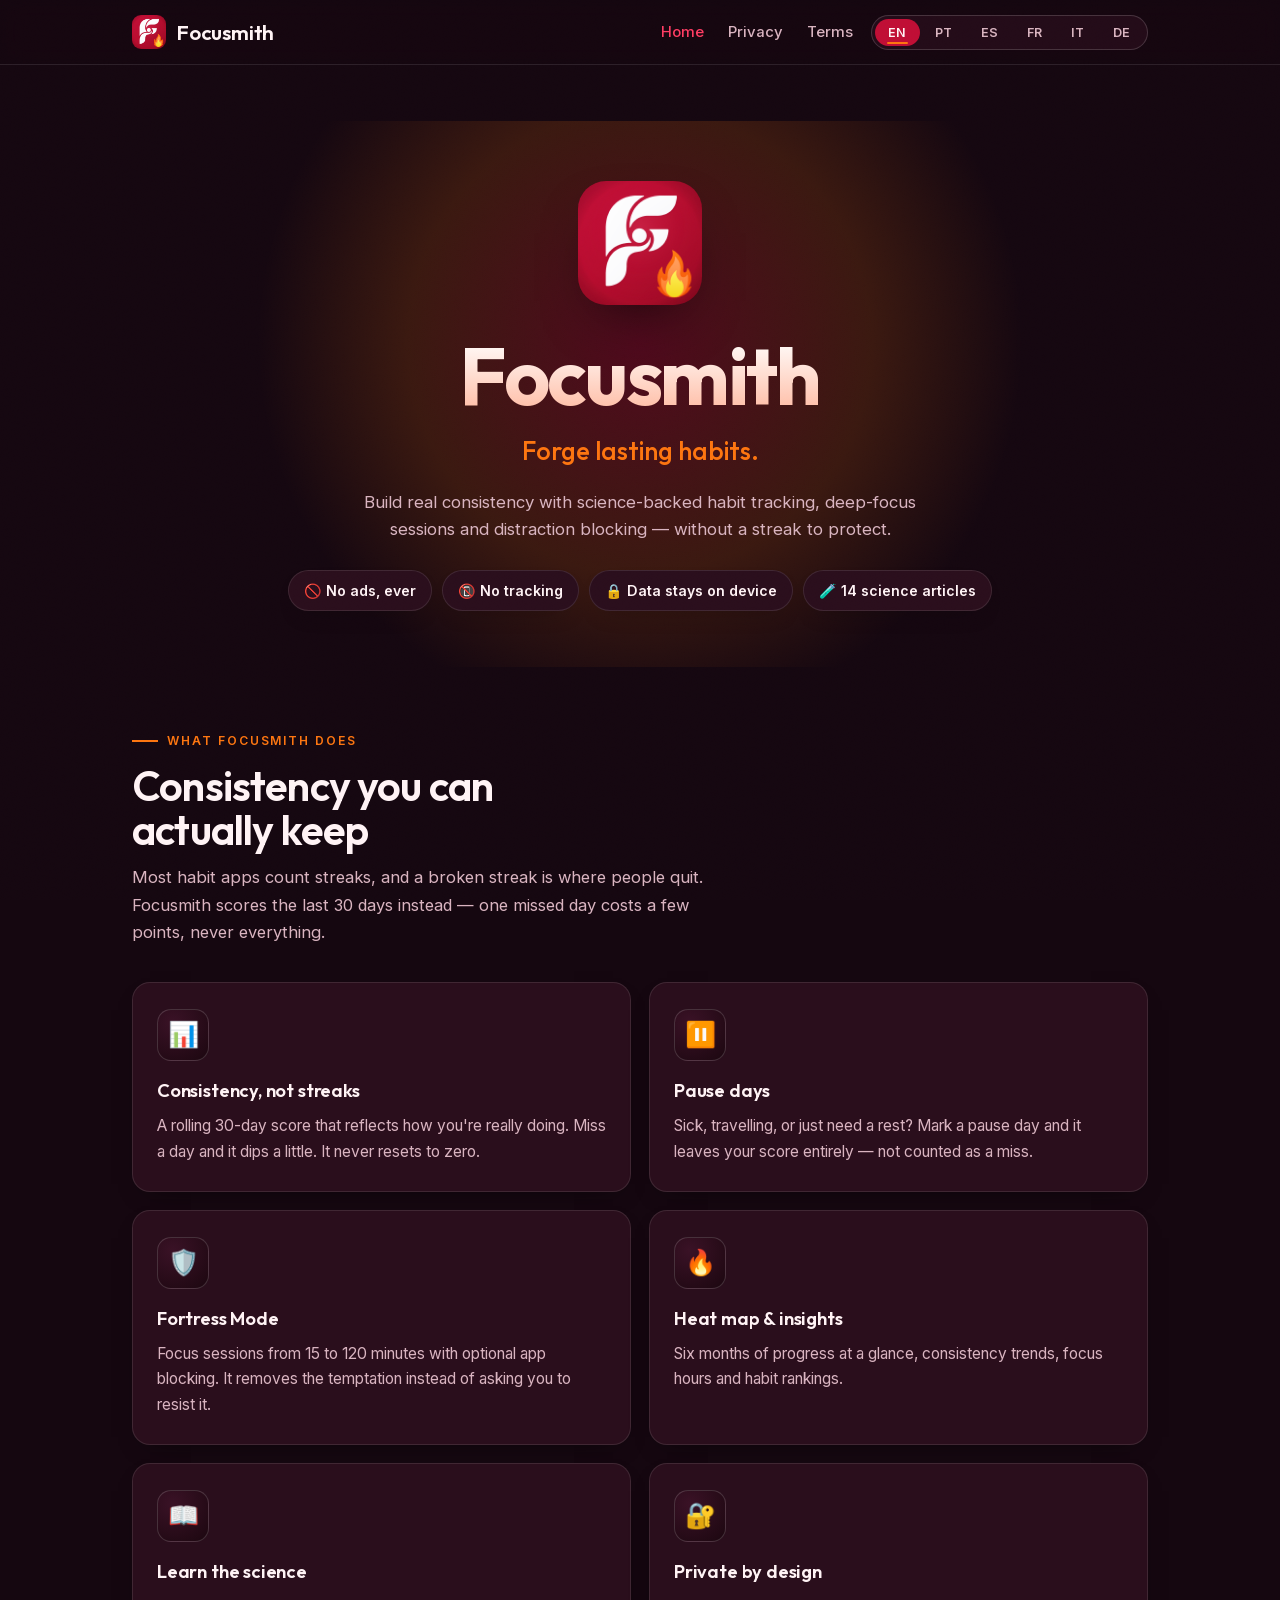
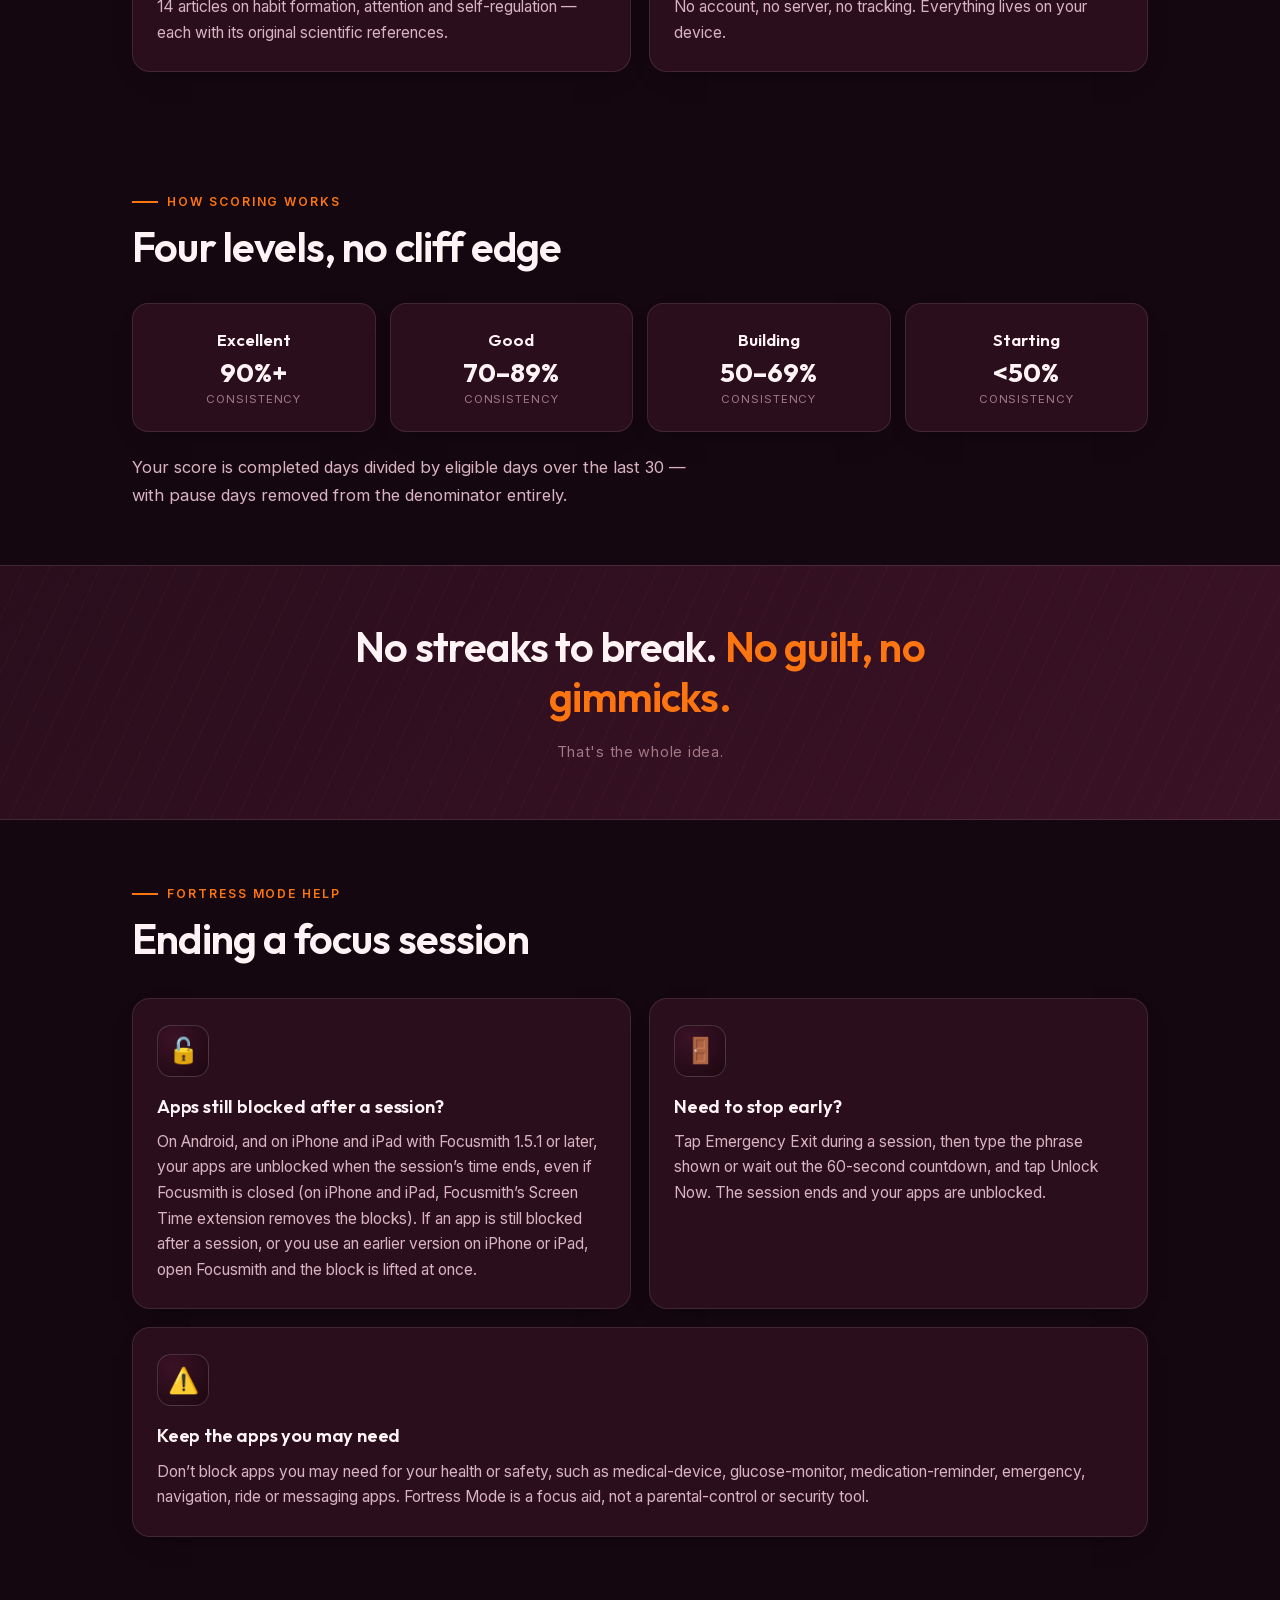
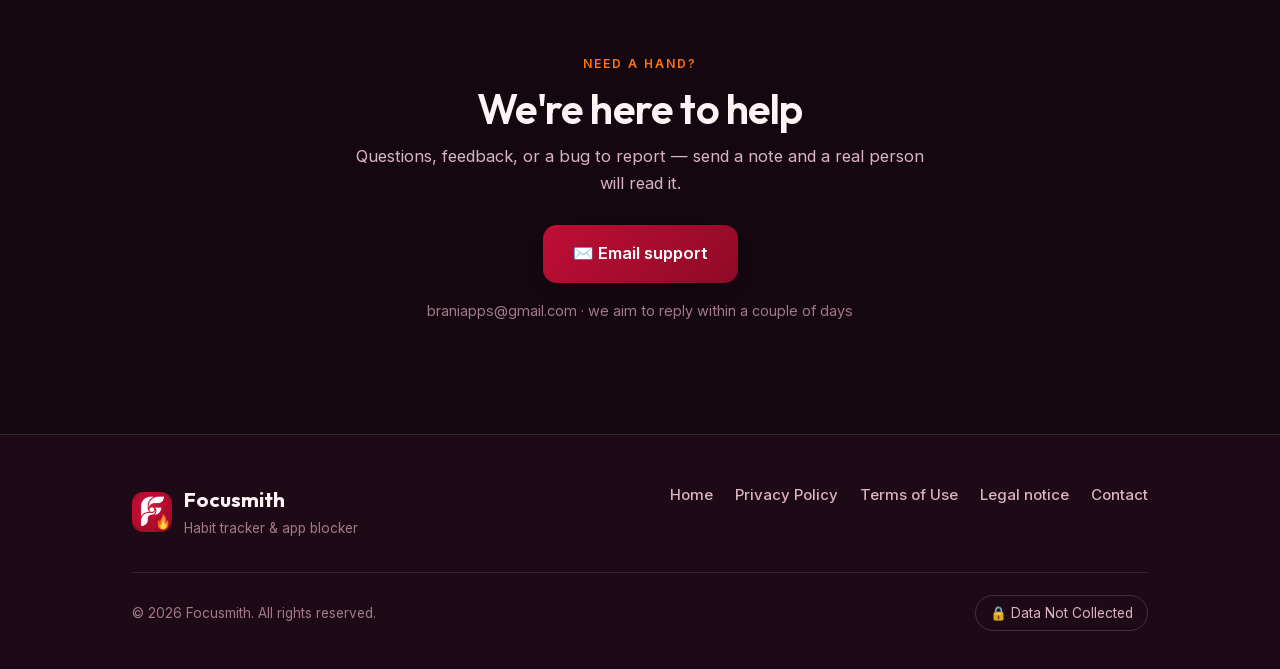
==== commit a946722c: "legal: iPhone apps unblock on time from Focusmith 1.5.1 (version-aware wording) From 1.5.1, Focusmit" ====
--- a/index.html
+++ b/index.html
@@ -127,7 +127,7 @@
         <article class="feature">
           <div class="badge">🔓</div>
           <h3>Apps still blocked after a session?</h3>
-          <p>On iPhone and iPad, Focusmith unblocks your apps when the timer ends only if it is open on your screen. Otherwise, even if it is still in the app switcher, open Focusmith, or tap its notification that the session is complete, and they unblock at once. On Android, blocking ends with the session, even when the app is closed.</p>
+          <p>On Android, and on iPhone and iPad with Focusmith 1.5.1 or later, your apps are unblocked when the session’s time ends, even if Focusmith is closed (on iPhone and iPad, Focusmith’s Screen Time extension removes the blocks). If an app is still blocked after a session, or you use an earlier version on iPhone or iPad, open Focusmith and the block is lifted at once.</p>
         </article>
 
         <article class="feature">
@@ -248,7 +248,7 @@
         <article class="feature">
           <div class="badge">🔓</div>
           <h3>Apps ainda bloqueados depois de uma sessão?</h3>
-          <p>No iPhone e no iPad, quando o timer termina, o Focusmith só desbloqueia seus apps se estiver aberto na sua tela. Caso contrário, mesmo que ele ainda esteja no Seletor de Apps, abra o Focusmith, ou toque na notificação dele de que a sessão foi concluída, e eles são desbloqueados imediatamente. No Android, o bloqueio termina junto com a sessão, mesmo com o app fechado.</p>
+          <p>No Android, e no iPhone e no iPad a partir do Focusmith 1.5.1, seus apps são desbloqueados quando o tempo da sessão termina, mesmo com o Focusmith fechado (no iPhone e no iPad, a extensão de Tempo de Uso do Focusmith remove os bloqueios). Se um app continuar bloqueado depois de uma sessão, ou se você usar uma versão anterior no iPhone ou no iPad, abra o Focusmith e o bloqueio é removido imediatamente.</p>
         </article>
 
         <article class="feature">
@@ -369,7 +369,7 @@
         <article class="feature">
           <div class="badge">🔓</div>
           <h3>¿Tus apps siguen bloqueadas después de una sesión?</h3>
-          <p>En iPhone y iPad, Focusmith desbloquea tus apps cuando termina el temporizador solo si está abierto en tu pantalla. De lo contrario, aunque siga en el selector de apps, abre Focusmith, o toca su notificación de que la sesión se completó, y se desbloquean de inmediato. En Android, el bloqueo termina con la sesión, aunque la app esté cerrada.</p>
+          <p>En Android, y en iPhone y iPad a partir de Focusmith 1.5.1, tus apps se desbloquean cuando se acaba el tiempo de la sesión, aunque Focusmith esté cerrado (en iPhone y iPad, la extensión de Tiempo de Uso de Focusmith quita los bloqueos). Si una app sigue bloqueada después de una sesión, o si usas una versión anterior en iPhone o iPad, abre Focusmith y el bloqueo se quita de inmediato.</p>
         </article>
 
         <article class="feature">
@@ -490,7 +490,7 @@
         <article class="feature">
           <div class="badge">🔓</div>
           <h3>Des apps encore bloquées après une session ?</h3>
-          <p>Sur iPhone et iPad, Focusmith ne débloque vos apps à la fin du minuteur que s’il est ouvert à l’écran. Sinon, même s’il figure encore dans le sélecteur d’apps, ouvrez Focusmith, ou touchez sa notification indiquant que la session est terminée, et elles se débloquent aussitôt. Sur Android, le blocage prend fin avec la session, même lorsque l’app est fermée.</p>
+          <p>Sur Android, ainsi que sur iPhone et iPad à partir de Focusmith 1.5.1, vos apps sont débloquées lorsque la durée de la session est écoulée, même si Focusmith est fermé (sur iPhone et iPad, l’extension Temps d’écran de Focusmith lève les blocages). Si une app est encore bloquée après une session, ou si vous utilisez une version antérieure sur iPhone ou iPad, ouvrez Focusmith et le blocage est levé aussitôt.</p>
         </article>
 
         <article class="feature">
@@ -611,7 +611,7 @@
         <article class="feature">
           <div class="badge">🔓</div>
           <h3>App ancora bloccate dopo una sessione?</h3>
-          <p>Su iPhone e iPad, Focusmith sblocca le tue app alla fine del timer solo se è aperta sullo schermo. Altrimenti, anche se è ancora nell’elenco applicazioni, apri Focusmith, oppure tocca la sua notifica che segnala che la sessione è completata, e le app vengono sbloccate subito. Su Android, il blocco termina con la sessione, anche quando l’app è chiusa.</p>
+          <p>Su Android, e su iPhone e iPad a partire da Focusmith 1.5.1, le tue app vengono sbloccate allo scadere del tempo della sessione, anche se Focusmith è chiusa (su iPhone e iPad, l’estensione Tempo di utilizzo di Focusmith rimuove i blocchi). Se un’app resta bloccata dopo una sessione, o se usi una versione precedente su iPhone o iPad, apri Focusmith e il blocco viene rimosso subito.</p>
         </article>
 
         <article class="feature">
@@ -732,7 +732,7 @@
         <article class="feature">
           <div class="badge">🔓</div>
           <h3>Apps nach einer Session noch gesperrt?</h3>
-          <p>Auf iPhone und iPad entsperrt Focusmith deine Apps beim Ablauf des Timers nur, wenn die App auf deinem Bildschirm geöffnet ist. Andernfalls – auch wenn sie noch im App-Umschalter ist – öffne Focusmith oder tippe auf ihre Benachrichtigung, dass die Session abgeschlossen ist, dann werden deine Apps sofort entsperrt. Auf Android endet die Sperre mit der Session, auch wenn die App geschlossen ist.</p>
+          <p>Auf Android sowie auf iPhone und iPad ab Focusmith 1.5.1 werden deine Apps entsperrt, wenn die Zeit der Session abgelaufen ist, auch wenn Focusmith geschlossen ist (auf iPhone und iPad hebt die Bildschirmzeit-Erweiterung von Focusmith die Sperren auf). Ist eine App nach einer Session noch gesperrt oder nutzt du auf iPhone oder iPad eine ältere Version, öffne Focusmith, dann wird die Sperre sofort aufgehoben.</p>
         </article>
 
         <article class="feature">
